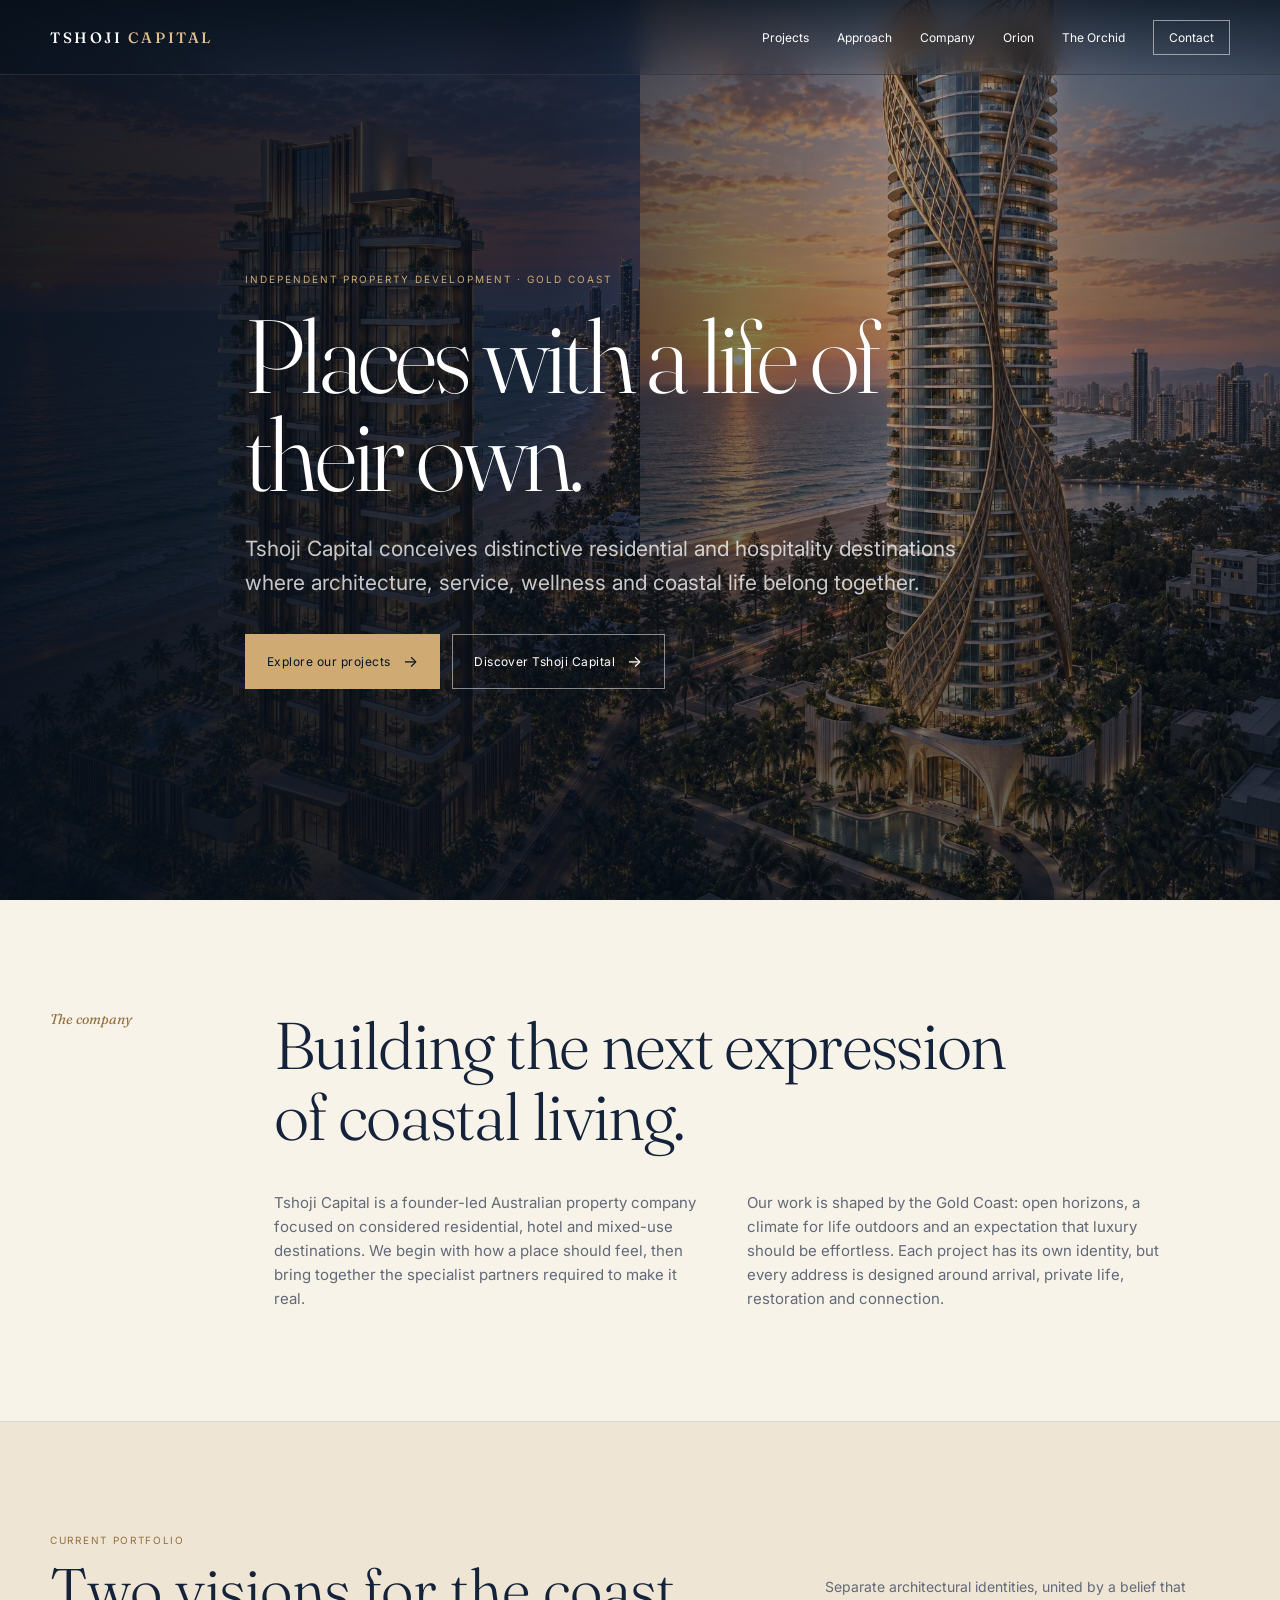
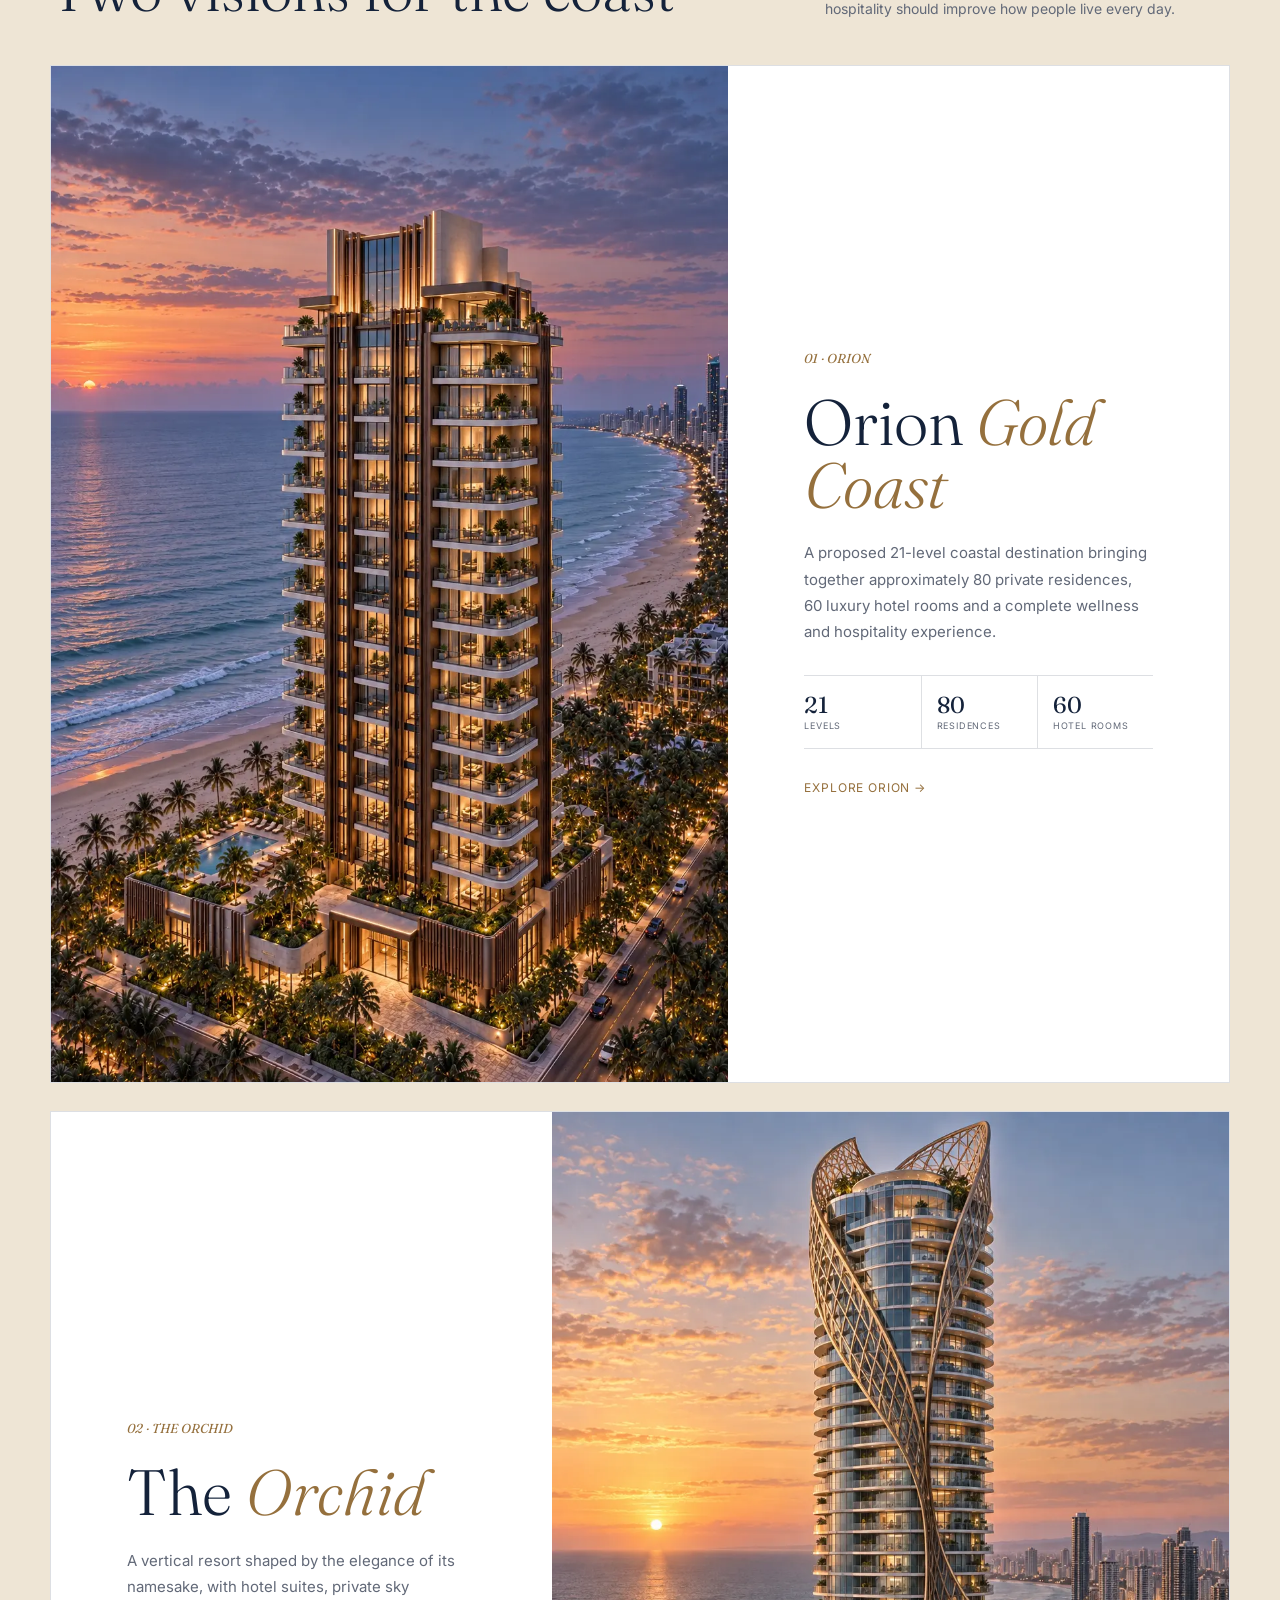
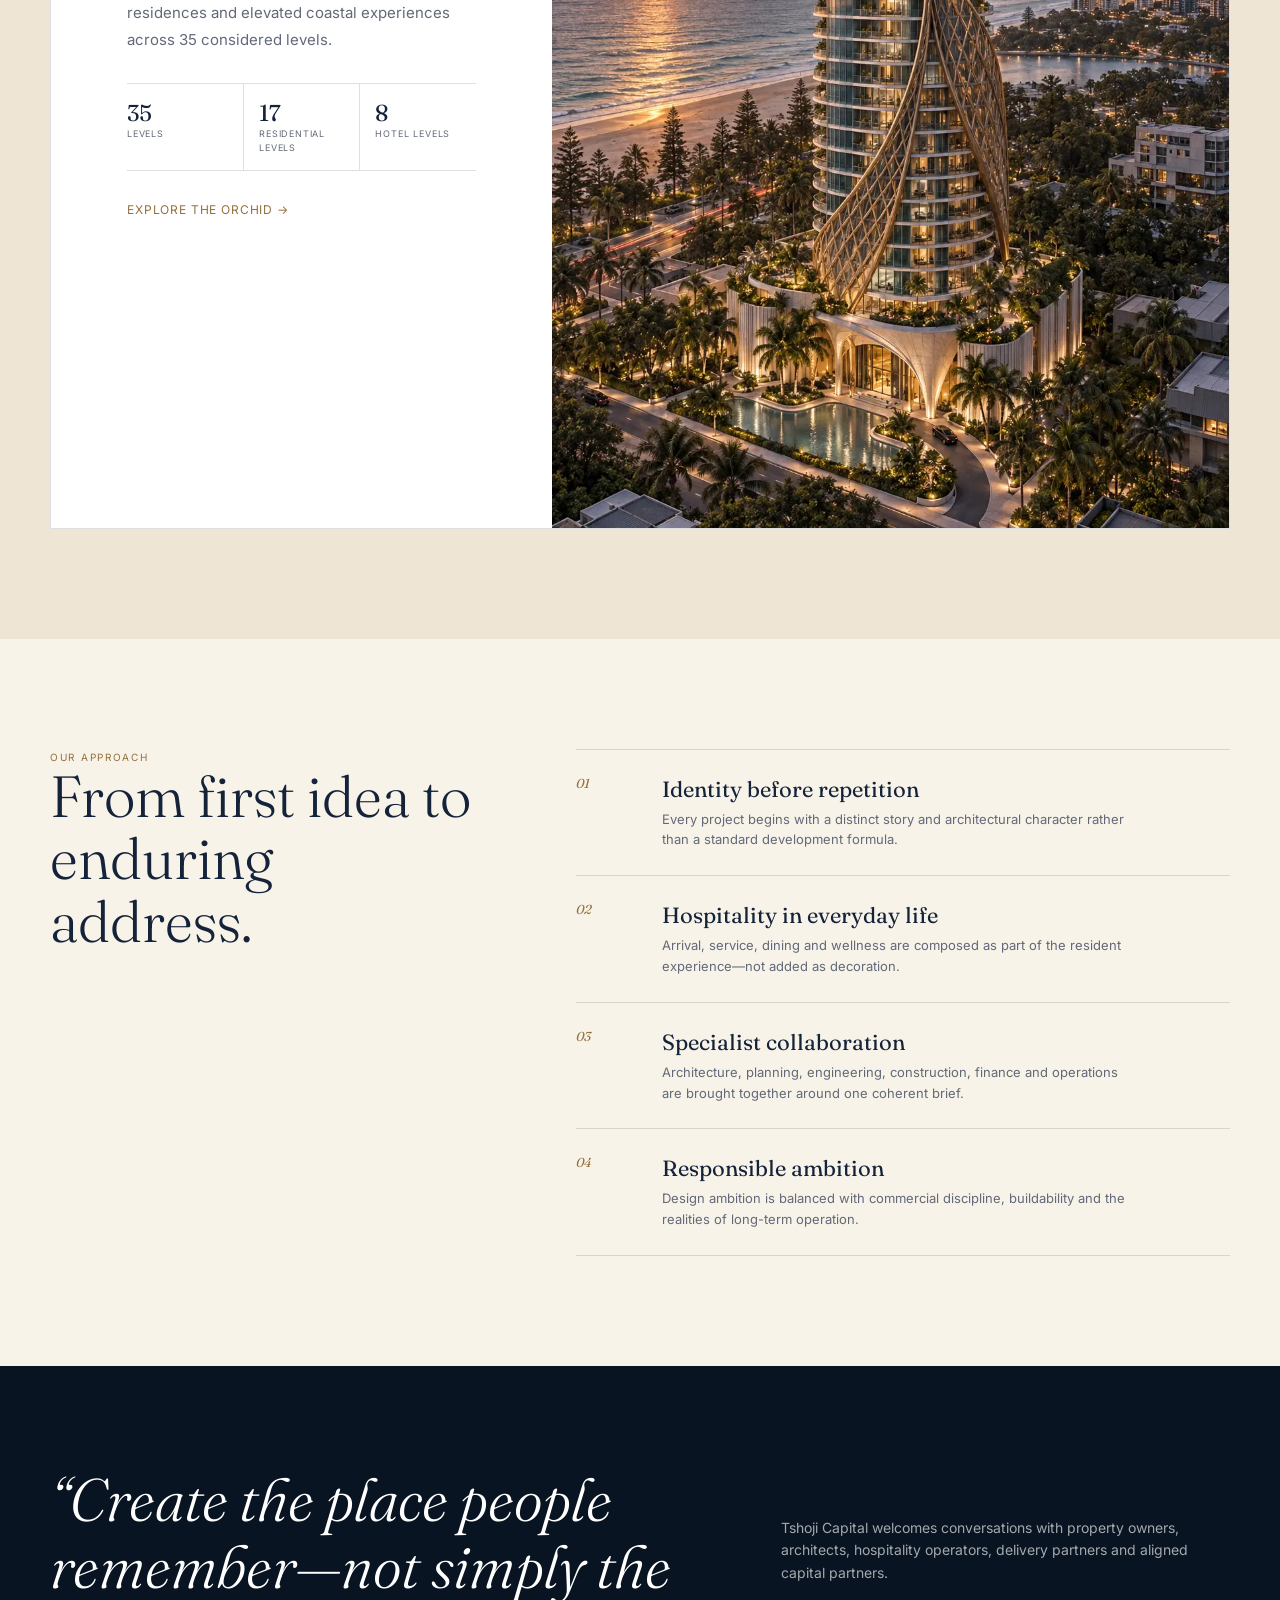
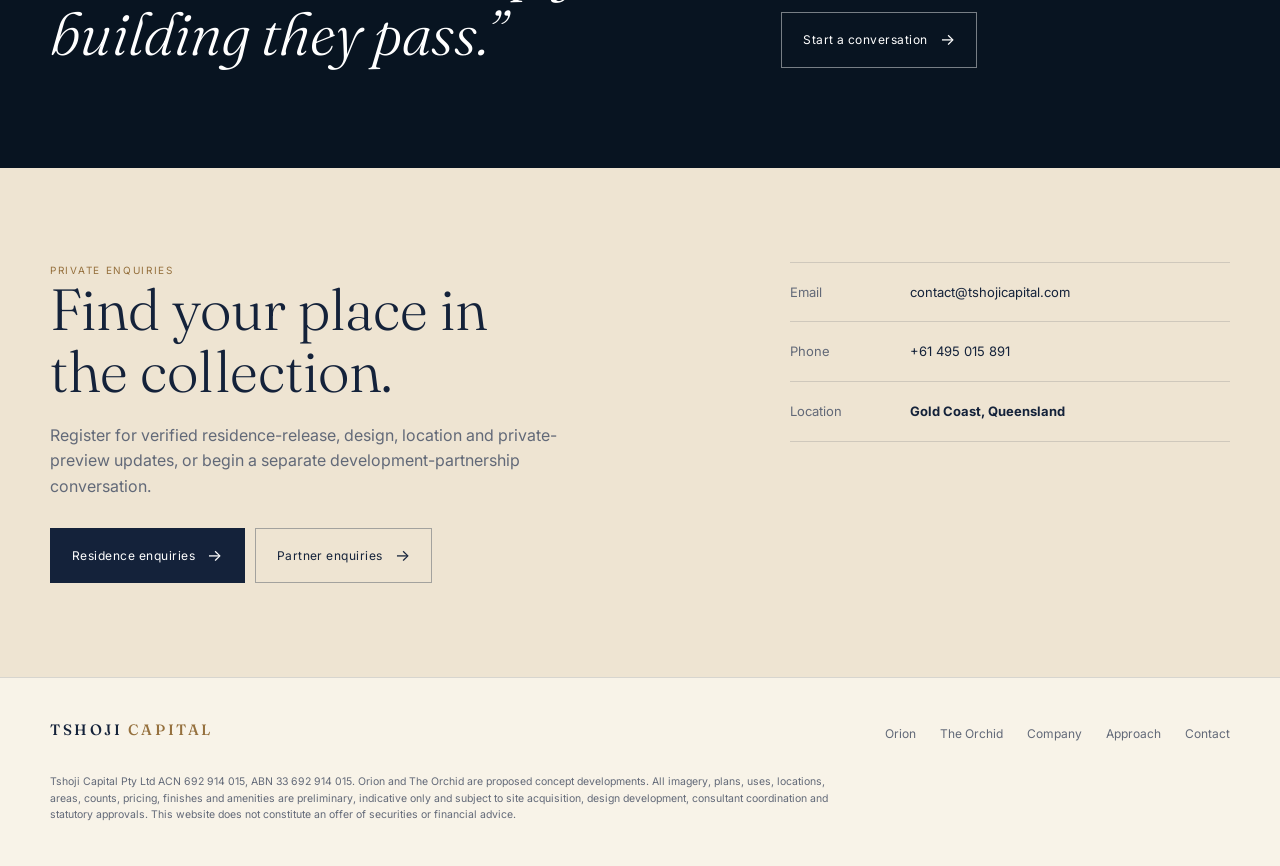
==== index.html @ 6737b1dc "Audit site copy, responsive layouts, navigation and floor-plan access" ====
<!DOCTYPE html>
<html lang="en">
<head>
  <meta charset="UTF-8"><meta name="viewport" content="width=device-width, initial-scale=1.0">
  <title>Tshoji Capital — Distinctive Gold Coast Developments</title>
  <meta name="description" content="Tshoji Capital creates distinctive residential and hospitality destinations shaped by the coast, including Orion and The Orchid.">
  <link rel="preconnect" href="https://fonts.googleapis.com"><link rel="preconnect" href="https://fonts.gstatic.com" crossorigin><link href="https://fonts.googleapis.com/css2?family=Fraunces:ital,opsz,wght@0,9..144,300;0,9..144,400;0,9..144,500;1,9..144,400&family=Inter:wght@400;500;600&display=swap" rel="stylesheet">
  <style>
    :root{--ivory:#f8f3e8;--sand:#eee4d2;--ink:#14223a;--navy:#081421;--muted:#626978;--gold:#95703d;--gold-light:#cfaa73;--line:rgba(20,34,58,.14);--display:'Fraunces',Georgia,serif;--body:'Inter',sans-serif}
    *{box-sizing:border-box;margin:0;padding:0}html{scroll-behavior:smooth}body{background:var(--ivory);color:var(--ink);font-family:var(--body);line-height:1.6;-webkit-font-smoothing:antialiased}img{display:block;width:100%}a{color:inherit}.wrap{width:min(1180px,calc(100% - 48px));margin:auto}
    .nav{position:fixed;inset:0 0 auto;z-index:40;background:rgba(248,243,232,.9);backdrop-filter:blur(14px);border-bottom:1px solid var(--line)}.nav-inner{height:74px;display:flex;align-items:center;justify-content:space-between;gap:28px}.brand{font:500 15px var(--display);letter-spacing:.17em;text-decoration:none}.brand span{color:var(--gold)}.nav-links{display:flex;align-items:center;gap:28px;list-style:none}.nav-links a{font-size:12px;text-decoration:none;color:var(--muted)}.nav-cta{border:1px solid rgba(20,34,58,.3);padding:9px 15px!important;color:var(--ink)!important}
    .hero{min-height:100vh;background:var(--navy);color:#fff;position:relative;overflow:hidden;display:flex;align-items:center}.hero-media{position:absolute;inset:0;display:grid;grid-template-columns:1fr 1fr}.hero-media figure{position:relative;overflow:hidden}.hero-media img{height:100%;object-fit:cover}.hero-media figure:first-child img{object-position:center 25%}.hero-media::after{content:"";position:absolute;inset:0;background:linear-gradient(90deg,rgba(6,15,26,.92) 0%,rgba(6,15,26,.73) 43%,rgba(6,15,26,.34) 70%,rgba(6,15,26,.52)),linear-gradient(0deg,rgba(6,15,26,.5),transparent 55%)}.hero-copy{position:relative;z-index:2;padding:150px 0 90px;max-width:790px}.eyebrow{text-transform:uppercase;letter-spacing:.2em;font-size:10px;color:var(--gold-light);margin-bottom:20px}h1{font:300 clamp(52px,8.3vw,104px)/.94 var(--display);letter-spacing:-.035em}.hero-copy p{font-size:clamp(16px,2vw,21px);max-width:55ch;color:rgba(255,255,255,.76);margin-top:30px}.hero-actions{display:flex;gap:12px;flex-wrap:wrap;margin-top:34px}.btn{display:inline-flex;align-items:center;gap:12px;text-decoration:none;padding:14px 21px;border:1px solid rgba(255,255,255,.5);font-size:12px;letter-spacing:.04em}.btn.fill{background:var(--gold-light);border-color:var(--gold-light);color:var(--navy)}.btn::after{content:"\2192";font-size:16px}
    .manifesto{padding:110px 0;border-bottom:1px solid var(--line)}.manifesto-grid{display:grid;grid-template-columns:170px 1fr;gap:54px}.manifesto-mark{font:italic 14px var(--display);color:var(--gold)}.manifesto h2{font:300 clamp(38px,5.6vw,66px)/1.08 var(--display);letter-spacing:-.025em;max-width:19ch}.manifesto-copy{display:grid;grid-template-columns:1fr 1fr;gap:46px;margin-top:38px;max-width:900px}.manifesto-copy p{font-size:15px;color:var(--muted)}
    .portfolio{padding:110px 0;background:#eee5d5}.section-top{display:flex;align-items:end;justify-content:space-between;gap:30px;margin-bottom:44px}.kicker{color:var(--gold);font-size:10px;letter-spacing:.17em;text-transform:uppercase}.section-top h2{font:300 clamp(38px,5vw,60px)/1.05 var(--display);margin-top:10px}.section-top p{color:var(--muted);max-width:45ch;font-size:14px}.project-list{display:grid;gap:28px}.project-card{display:grid;grid-template-columns:1.15fr .85fr;min-height:600px;background:#fff;text-decoration:none;overflow:hidden;border:1px solid var(--line)}.project-card:nth-child(even){grid-template-columns:.85fr 1.15fr}.project-card:nth-child(even) .project-image{order:2}.project-image{position:relative;overflow:hidden}.project-image img{height:100%;object-fit:cover;transition:transform .8s cubic-bezier(.2,.8,.2,1)}.project-card:hover .project-image img{transform:scale(1.025)}.project-copy{padding:clamp(42px,6vw,76px);display:flex;flex-direction:column;justify-content:center;align-items:flex-start}.project-number{font:italic 13px var(--display);color:var(--gold);margin-bottom:25px}.project-copy h3{font:300 clamp(44px,5vw,68px)/.98 var(--display)}.project-copy h3 em{color:var(--gold);font-weight:300}.project-copy>p{color:var(--muted);font-size:15px;line-height:1.75;margin:24px 0 30px;max-width:42ch}.project-meta{width:100%;display:grid;grid-template-columns:repeat(3,1fr);border-top:1px solid var(--line);border-bottom:1px solid var(--line);margin-bottom:29px}.project-meta div{padding:15px 10px 14px 0}.project-meta div+div{border-left:1px solid var(--line);padding-left:15px}.project-meta strong{display:block;font:400 23px var(--display)}.project-meta span{display:block;font-size:9px;color:var(--muted);letter-spacing:.09em;text-transform:uppercase}.explore{font-size:12px;letter-spacing:.07em;text-transform:uppercase;color:var(--gold)}.explore::after{content:" \2192"}
    .approach{padding:110px 0}.approach-grid{display:grid;grid-template-columns:.8fr 1.2fr;gap:90px;align-items:start}.approach h2{font:300 clamp(38px,5vw,58px)/1.08 var(--display)}.principles{border-top:1px solid var(--line)}.principle{display:grid;grid-template-columns:64px 1fr;gap:22px;padding:25px 0;border-bottom:1px solid var(--line)}.principle span{font:italic 13px var(--display);color:var(--gold)}.principle h3{font:400 22px var(--display);margin-bottom:6px}.principle p{font-size:13px;color:var(--muted);max-width:58ch}
    .statement{background:var(--navy);color:#fff;padding:100px 0}.statement-inner{display:grid;grid-template-columns:1fr .7fr;gap:90px;align-items:end}.statement blockquote{font:italic 300 clamp(36px,5vw,60px)/1.12 var(--display);max-width:18ch}.statement p{color:rgba(255,255,255,.63);font-size:14px;margin-bottom:28px}.statement .btn{border-color:rgba(255,255,255,.45)}
    .contact{padding:94px 0;background:var(--sand)}.contact-grid{display:grid;grid-template-columns:1.2fr .8fr;gap:80px}.contact h2{font:300 clamp(38px,5vw,58px)/1.08 var(--display);max-width:15ch}.contact p{color:var(--muted);margin-top:20px;max-width:55ch}.contact-details{border-top:1px solid var(--line)}.contact-row{display:grid;grid-template-columns:120px 1fr;padding:19px 0;border-bottom:1px solid var(--line);font-size:13px}.contact-row span{color:var(--muted)}.contact-row a{text-decoration:none}
    footer{padding:42px 0;border-top:1px solid var(--line)}.footer-row{display:flex;justify-content:space-between;gap:30px;align-items:flex-start}.footer-nav{display:flex;gap:24px;list-style:none;flex-wrap:wrap}.footer-nav a{font-size:12px;text-decoration:none;color:var(--muted)}.legal{font-size:10.5px;color:var(--muted);max-width:800px;margin-top:28px}.reveal{opacity:1;transform:none;transition:.7s ease}.reveal.in{opacity:1;transform:none}
    @media(max-width:900px){.nav-links li:not(:last-child){display:none}.hero-media{grid-template-columns:1fr}.hero-media figure+figure{display:none}.manifesto-grid,.approach-grid,.statement-inner,.contact-grid{grid-template-columns:1fr}.project-card,.project-card:nth-child(even){grid-template-columns:1fr}.project-card:nth-child(even) .project-image{order:0}.project-image{min-height:560px}.approach-grid,.statement-inner,.contact-grid{gap:48px}}
    @media(max-width:620px){.wrap{width:min(100% - 34px,1180px)}.nav-inner{height:64px}.hero-media::after{background:linear-gradient(90deg,rgba(6,15,26,.85),rgba(6,15,26,.35)),linear-gradient(0deg,rgba(6,15,26,.58),transparent 60%)}.manifesto,.portfolio,.approach{padding:78px 0}.manifesto-grid{grid-template-columns:1fr;gap:18px}.manifesto-copy{grid-template-columns:1fr;gap:18px}.section-top{display:block}.section-top p{margin-top:18px}.project-image{min-height:430px}.project-copy{padding:44px 24px}.project-meta strong{font-size:20px}.statement{padding:76px 0}.footer-row{flex-direction:column}}
  </style>
  <link rel="stylesheet" href="assets/site-enhancements.css">
</head>
<body>
  <a class="skip-link" href="#main-content">Skip to content</a>
  <nav class="nav"><div class="wrap nav-inner"><a class="brand" href="index.html">TSHOJI <span>CAPITAL</span></a><ul class="nav-links"><li><a href="#portfolio">Projects</a></li><li><a href="#approach">Approach</a></li><li><a href="#company">Company</a></li><li><a href="orion.html">Orion</a></li><li><a href="the-orchid.html">The Orchid</a></li><li><a class="nav-cta" href="#contact">Contact</a></li></ul></div></nav>
  <main id="main-content">
  <header class="hero"><div class="hero-media"><figure><img src="assets/orion/orion-exterior-hero.webp" alt="Orion rising beside the Gold Coast at sunset"></figure><figure><img src="assets/orchid/exterior-sunset.webp" alt="The Orchid on the Gold Coast"></figure></div><div class="wrap hero-copy"><div class="eyebrow">Independent property development · Gold Coast</div><h1>Places with a life of their own.</h1><p>Tshoji Capital conceives distinctive residential and hospitality destinations where architecture, service, wellness and coastal life belong together.</p><div class="hero-actions"><a class="btn fill" href="#portfolio">Explore our projects</a><a class="btn" href="#company">Discover Tshoji Capital</a></div></div></header>
  <section id="company" class="manifesto"><div class="wrap manifesto-grid reveal"><div class="manifesto-mark">The company</div><div><h2>Building the next expression of coastal living.</h2><div class="manifesto-copy"><p>Tshoji Capital is a founder-led Australian property company focused on considered residential, hotel and mixed-use destinations. We begin with how a place should feel, then bring together the specialist partners required to make it real.</p><p>Our work is shaped by the Gold Coast: open horizons, a climate for life outdoors and an expectation that luxury should be effortless. Each project has its own identity, but every address is designed around arrival, private life, restoration and connection.</p></div></div></div></section>
  <section id="portfolio" class="portfolio"><div class="wrap"><div class="section-top reveal"><div><div class="kicker">Current portfolio</div><h2>Two visions for the coast</h2></div><p>Separate architectural identities, united by a belief that hospitality should improve how people live every day.</p></div><div class="project-list"><a class="project-card reveal" href="orion.html"><div class="project-image"><img src="assets/orion/orion-exterior-hero.webp" alt="Orion rising beside the Gold Coast at sunset" loading="lazy"></div><div class="project-copy"><div class="project-number">01 · ORION</div><h3>Orion <em>Gold Coast</em></h3><p>A proposed 21-level coastal destination bringing together approximately 80 private residences, 60 luxury hotel rooms and a complete wellness and hospitality experience.</p><div class="project-meta"><div><strong>21</strong><span>Levels</span></div><div><strong>80</strong><span>Residences</span></div><div><strong>60</strong><span>Hotel rooms</span></div></div><span class="explore">Explore Orion</span></div></a><a class="project-card reveal" href="the-orchid.html"><div class="project-image"><img src="assets/orchid/exterior-sunset.webp" alt="The Orchid tower at sunset" loading="lazy"></div><div class="project-copy"><div class="project-number">02 · THE ORCHID</div><h3>The <em>Orchid</em></h3><p>A vertical resort shaped by the elegance of its namesake, with hotel suites, private sky residences and elevated coastal experiences across 35 considered levels.</p><div class="project-meta"><div><strong>35</strong><span>Levels</span></div><div><strong>17</strong><span>Residential levels</span></div><div><strong>8</strong><span>Hotel levels</span></div></div><span class="explore">Explore The Orchid</span></div></a></div></div></section>
  <section id="approach" class="approach"><div class="wrap approach-grid reveal"><div><div class="kicker">Our approach</div><h2>From first idea to enduring address.</h2></div><div class="principles"><article class="principle"><span>01</span><div><h3>Identity before repetition</h3><p>Every project begins with a distinct story and architectural character rather than a standard development formula.</p></div></article><article class="principle"><span>02</span><div><h3>Hospitality in everyday life</h3><p>Arrival, service, dining and wellness are composed as part of the resident experience—not added as decoration.</p></div></article><article class="principle"><span>03</span><div><h3>Specialist collaboration</h3><p>Architecture, planning, engineering, construction, finance and operations are brought together around one coherent brief.</p></div></article><article class="principle"><span>04</span><div><h3>Responsible ambition</h3><p>Design ambition is balanced with commercial discipline, buildability and the realities of long-term operation.</p></div></article></div></div></section>
  <section class="statement"><div class="wrap statement-inner reveal"><blockquote>“Create the place people remember—not simply the building they pass.”</blockquote><div><p>Tshoji Capital welcomes conversations with property owners, architects, hospitality operators, delivery partners and aligned capital partners.</p><a class="btn" href="#contact">Start a conversation</a></div></div></section>
  <section id="contact" class="contact"><div class="wrap contact-grid reveal"><div><div class="kicker">Private enquiries</div><h2>Find your place in the collection.</h2><p>Register for verified residence-release, design, location and private-preview updates, or begin a separate development-partnership conversation.</p><div class="contact-actions"><a class="btn" href="mailto:contact@tshojicapital.com?subject=Private%20residence%20enquiry">Residence enquiries</a><a class="btn" href="mailto:contact@tshojicapital.com?subject=Development%20partnership%20enquiry">Partner enquiries</a></div></div><div class="contact-details"><div class="contact-row"><span>Email</span><a href="mailto:contact@tshojicapital.com">contact@tshojicapital.com</a></div><div class="contact-row"><span>Phone</span><a href="tel:+61495015891">+61 495 015 891</a></div><div class="contact-row"><span>Location</span><strong>Gold Coast, Queensland</strong></div></div></div></section>
  </main>
  <footer><div class="wrap"><div class="footer-row"><a class="brand" href="index.html">TSHOJI <span>CAPITAL</span></a><ul class="footer-nav"><li><a href="orion.html">Orion</a></li><li><a href="the-orchid.html">The Orchid</a></li><li><a href="#company">Company</a></li><li><a href="#approach">Approach</a></li><li><a href="#contact">Contact</a></li></ul></div><p class="legal">Tshoji Capital Pty Ltd ACN 692 914 015, ABN 33 692 914 015. Orion and The Orchid are proposed concept developments. All imagery, plans, uses, locations, areas, counts, pricing, finishes and amenities are preliminary, indicative only and subject to site acquisition, design development, consultant coordination and statutory approvals. This website does not constitute an offer of securities or financial advice.</p></div></footer>
  <script>(function(){var n=document.querySelectorAll('.reveal');if(!('IntersectionObserver'in window)){n.forEach(function(x){x.classList.add('in')});return}n.forEach(function(x){x.classList.add('reveal-pending')});var o=new IntersectionObserver(function(e){e.forEach(function(x){if(x.isIntersecting){x.target.classList.add('in');o.unobserve(x.target)}})},{threshold:0,rootMargin:'0px'});n.forEach(function(x){o.observe(x)})})();</script><script src="assets/site-enhancements.js"></script>
</body></html>
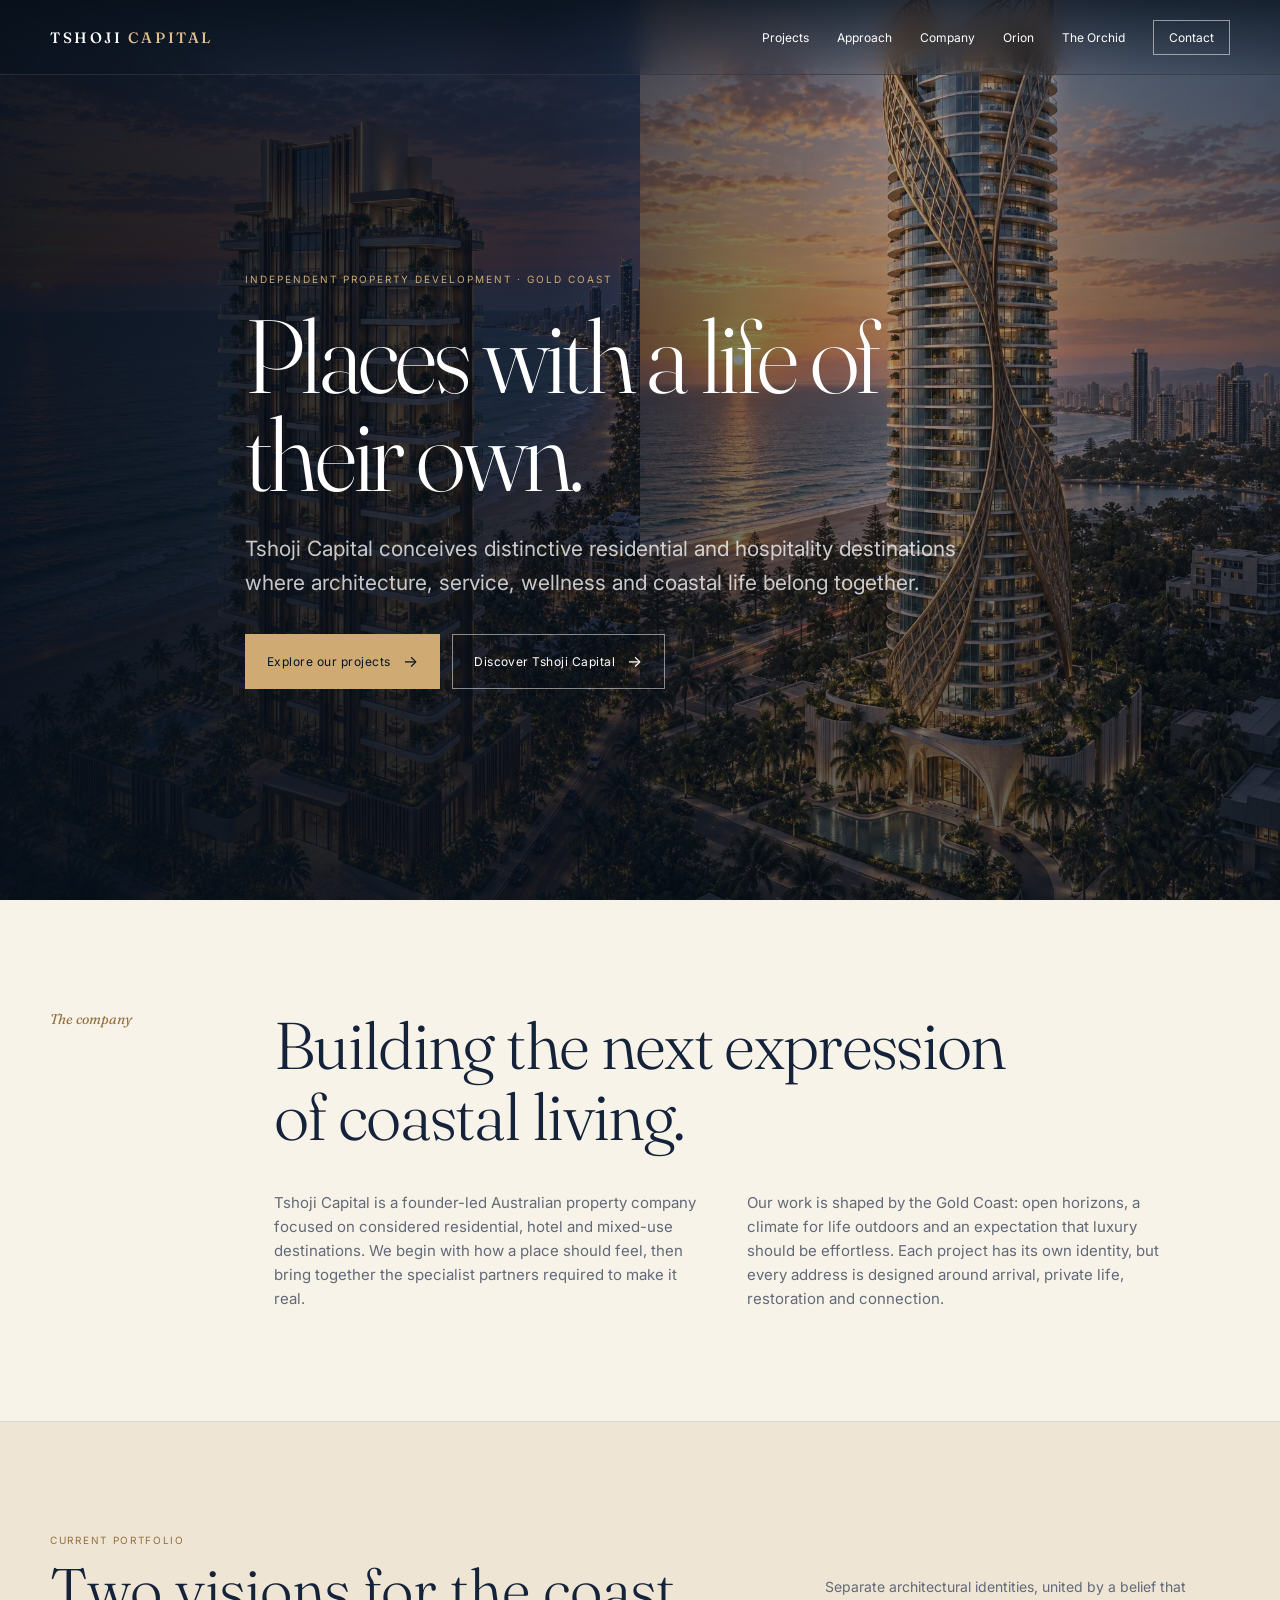
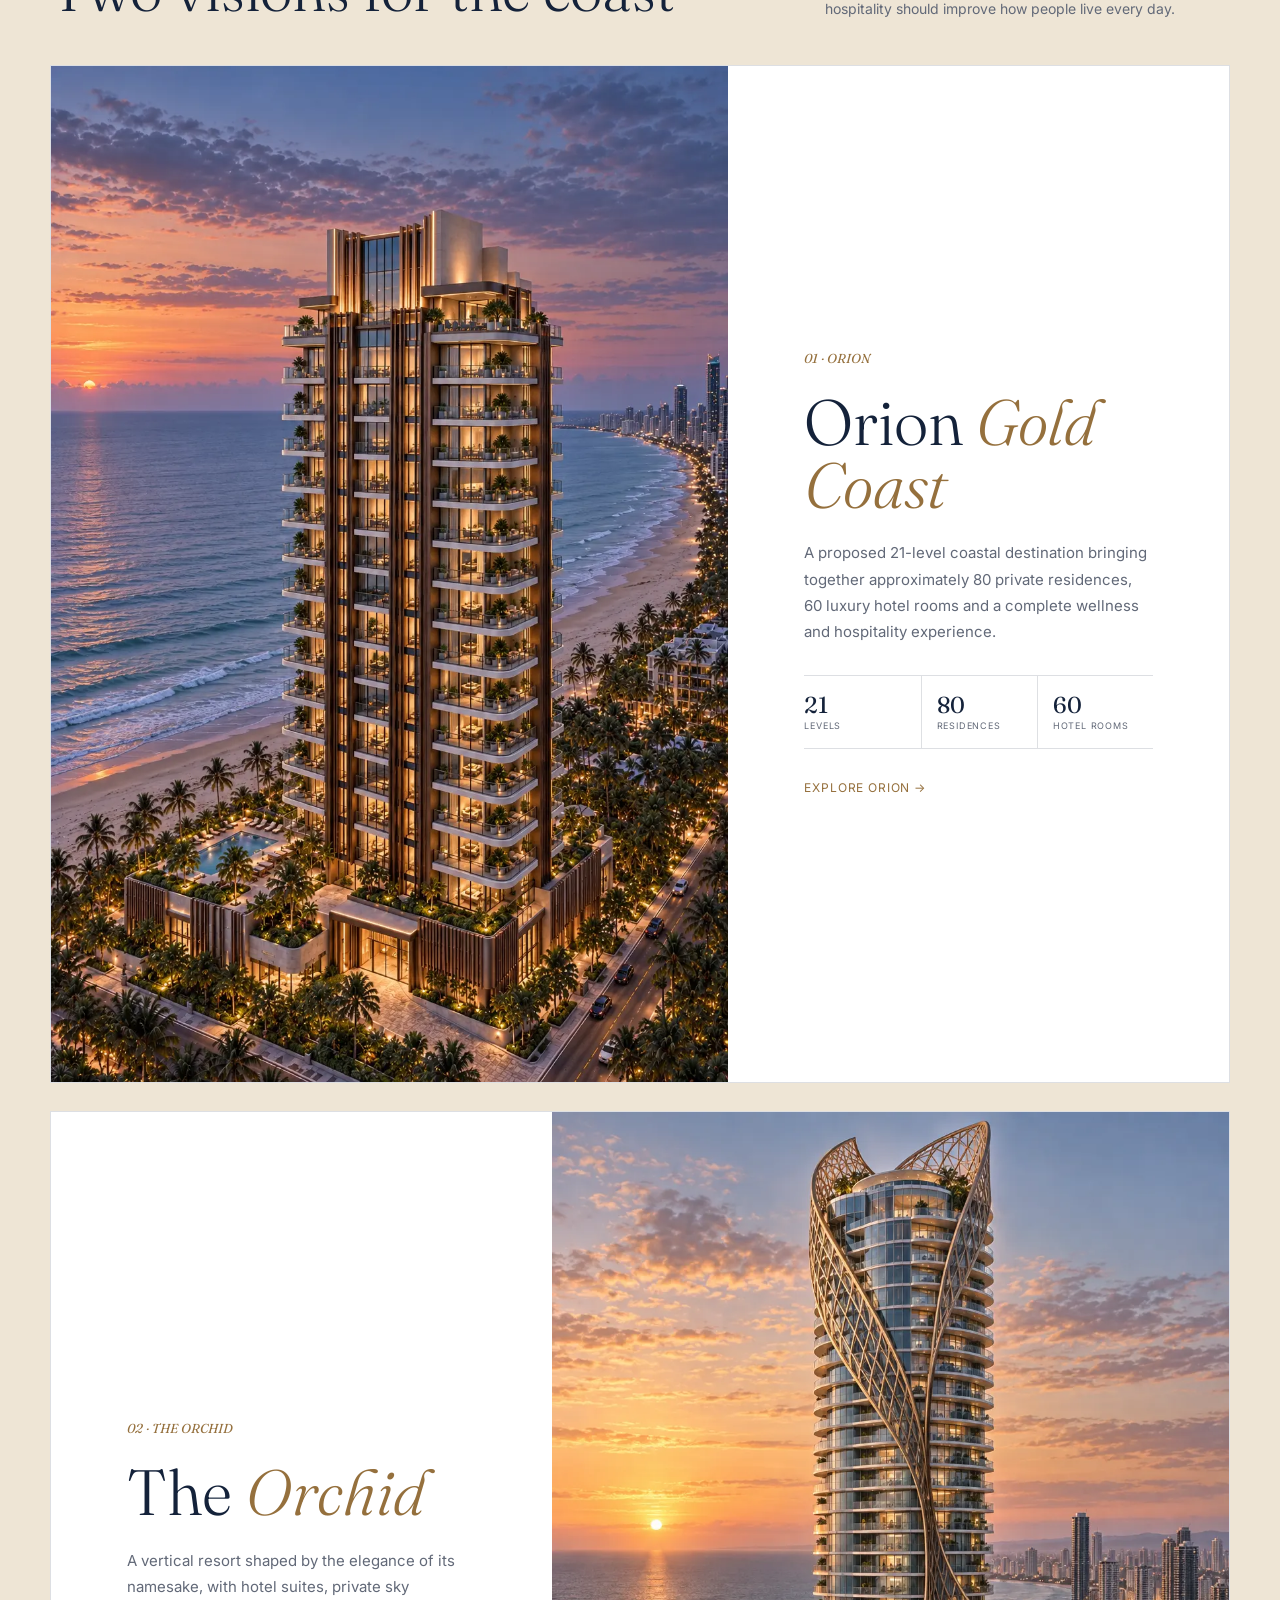
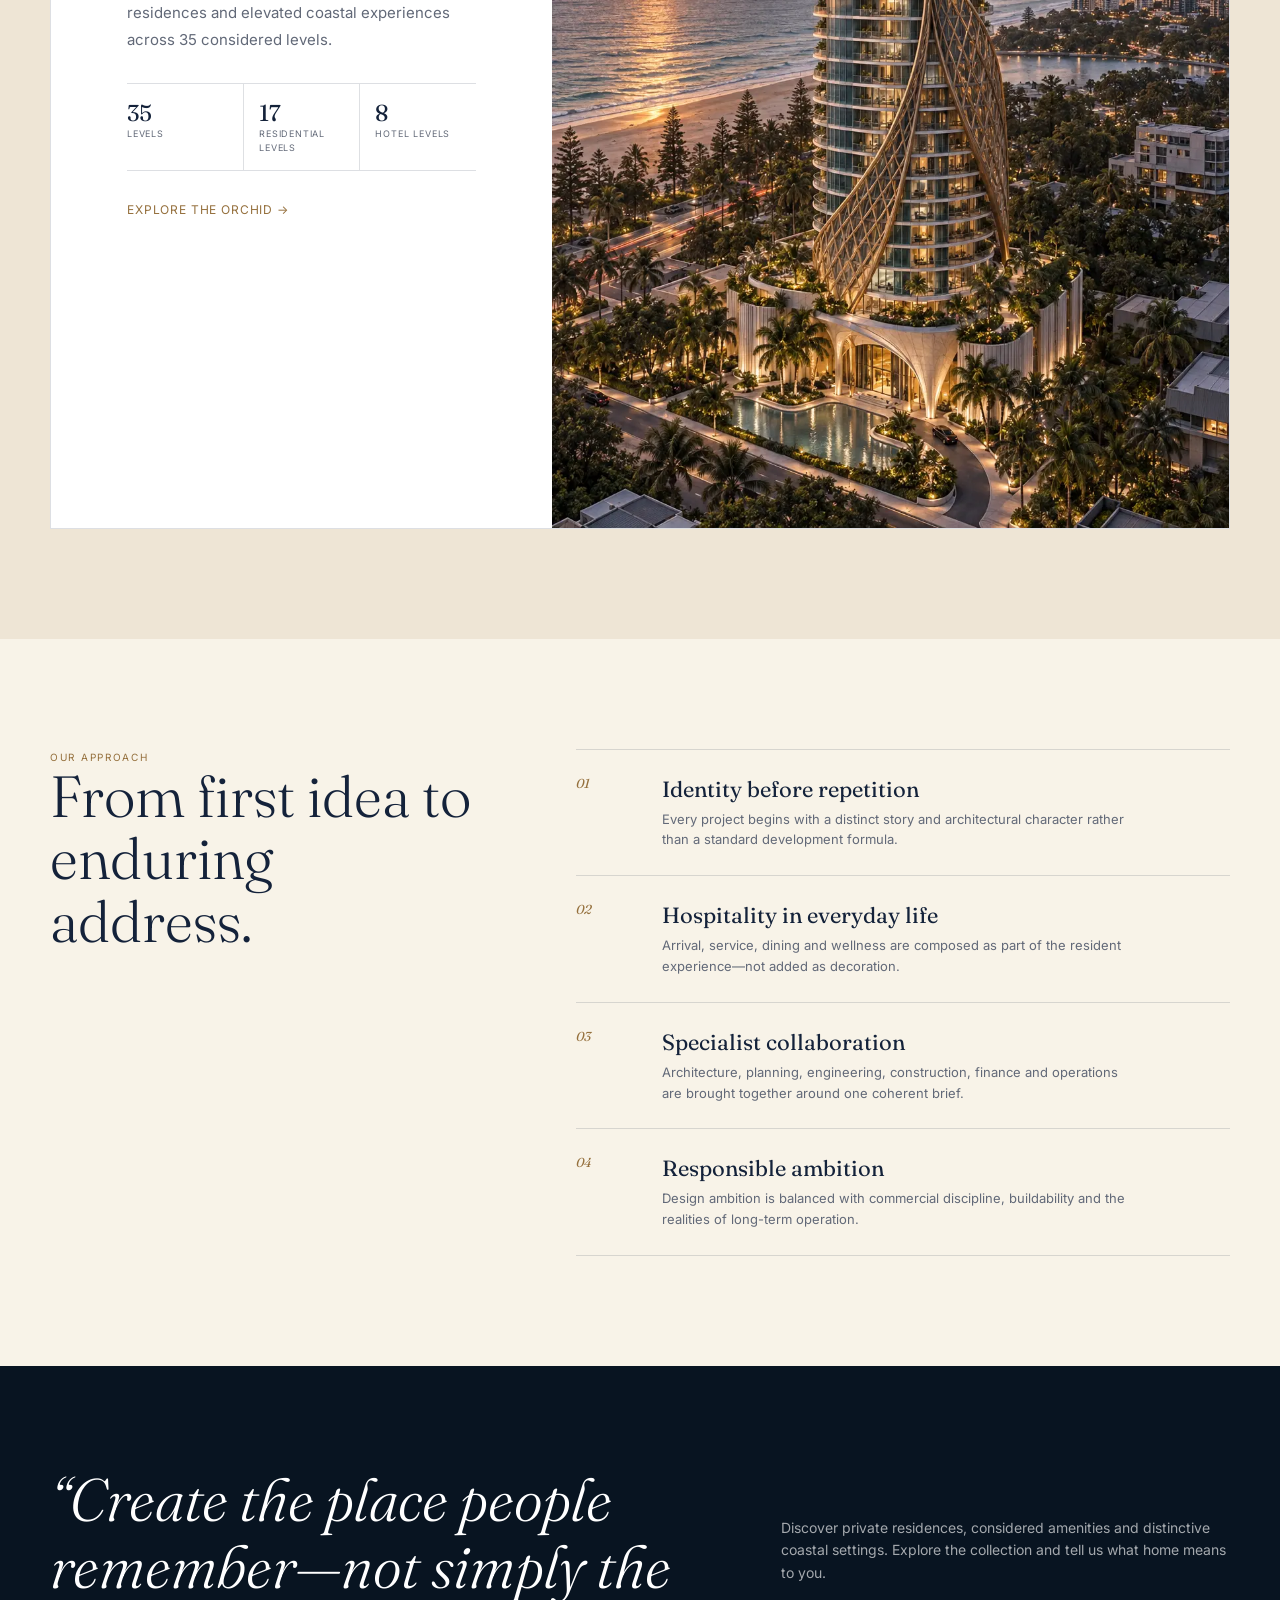
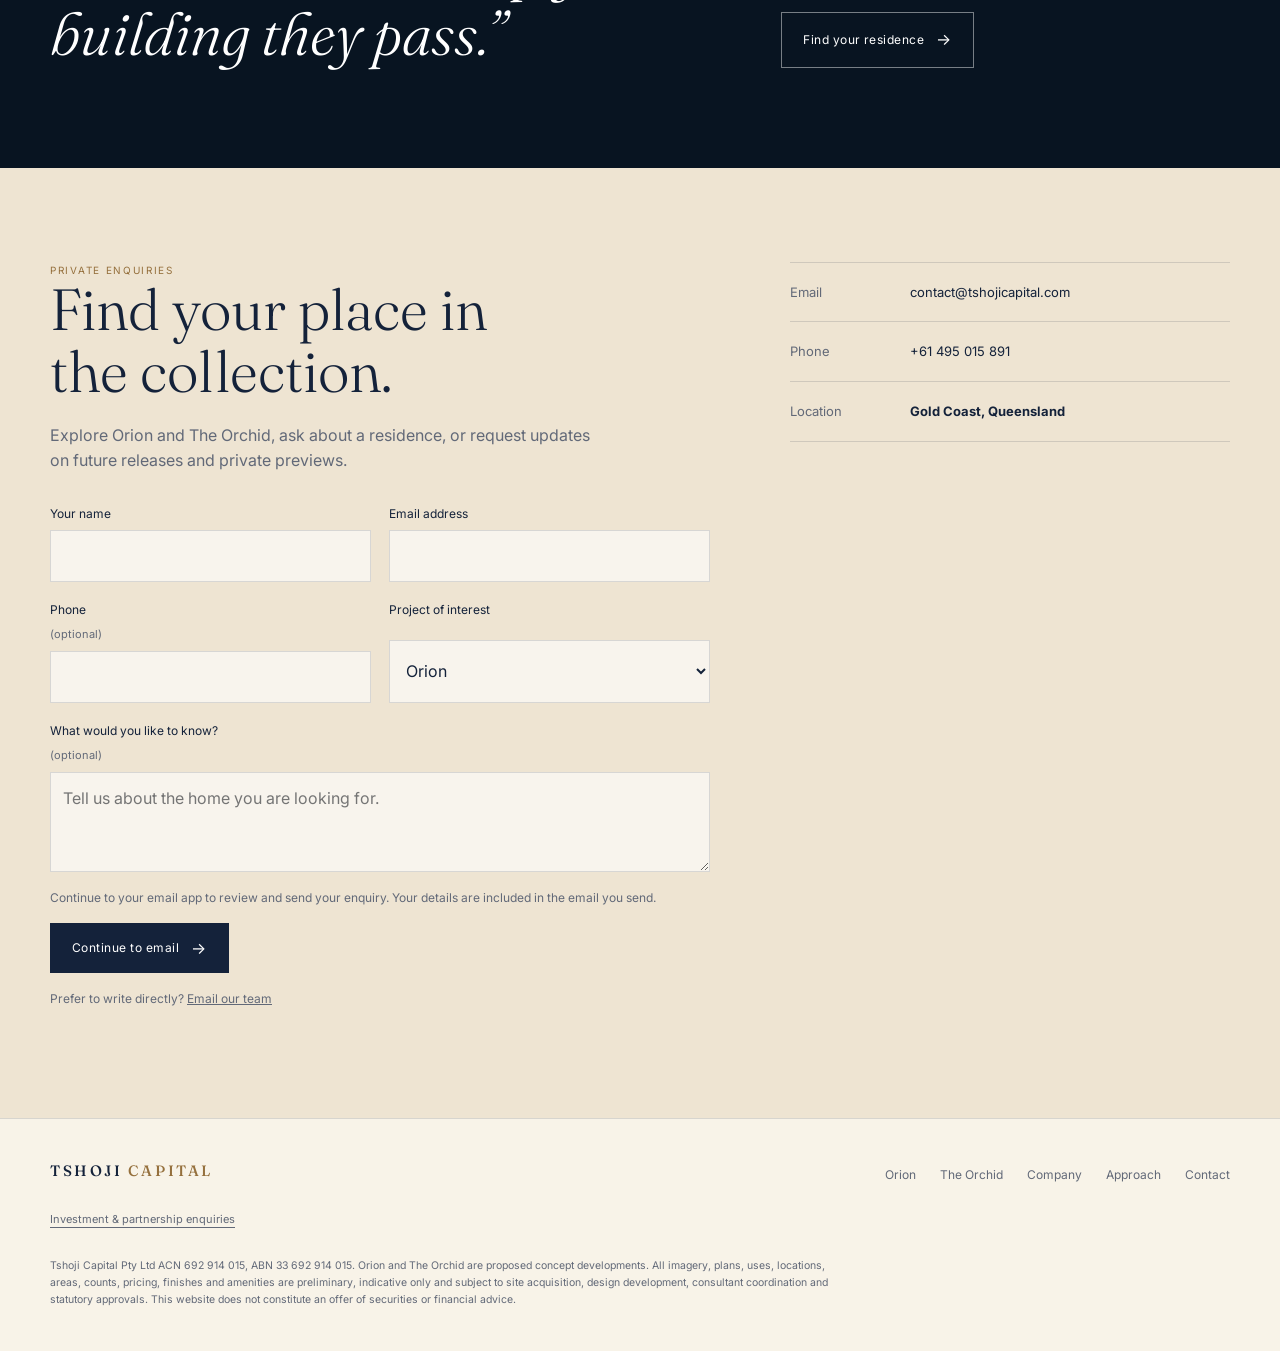
==== commit e762aa06: "Focus public pages on buyers and add residence enquiry forms" ====
--- a/index.html
+++ b/index.html
@@ -29,9 +29,9 @@
   <section id="company" class="manifesto"><div class="wrap manifesto-grid reveal"><div class="manifesto-mark">The company</div><div><h2>Building the next expression of coastal living.</h2><div class="manifesto-copy"><p>Tshoji Capital is a founder-led Australian property company focused on considered residential, hotel and mixed-use destinations. We begin with how a place should feel, then bring together the specialist partners required to make it real.</p><p>Our work is shaped by the Gold Coast: open horizons, a climate for life outdoors and an expectation that luxury should be effortless. Each project has its own identity, but every address is designed around arrival, private life, restoration and connection.</p></div></div></div></section>
   <section id="portfolio" class="portfolio"><div class="wrap"><div class="section-top reveal"><div><div class="kicker">Current portfolio</div><h2>Two visions for the coast</h2></div><p>Separate architectural identities, united by a belief that hospitality should improve how people live every day.</p></div><div class="project-list"><a class="project-card reveal" href="orion.html"><div class="project-image"><img src="assets/orion/orion-exterior-hero.webp" alt="Orion rising beside the Gold Coast at sunset" loading="lazy"></div><div class="project-copy"><div class="project-number">01 · ORION</div><h3>Orion <em>Gold Coast</em></h3><p>A proposed 21-level coastal destination bringing together approximately 80 private residences, 60 luxury hotel rooms and a complete wellness and hospitality experience.</p><div class="project-meta"><div><strong>21</strong><span>Levels</span></div><div><strong>80</strong><span>Residences</span></div><div><strong>60</strong><span>Hotel rooms</span></div></div><span class="explore">Explore Orion</span></div></a><a class="project-card reveal" href="the-orchid.html"><div class="project-image"><img src="assets/orchid/exterior-sunset.webp" alt="The Orchid tower at sunset" loading="lazy"></div><div class="project-copy"><div class="project-number">02 · THE ORCHID</div><h3>The <em>Orchid</em></h3><p>A vertical resort shaped by the elegance of its namesake, with hotel suites, private sky residences and elevated coastal experiences across 35 considered levels.</p><div class="project-meta"><div><strong>35</strong><span>Levels</span></div><div><strong>17</strong><span>Residential levels</span></div><div><strong>8</strong><span>Hotel levels</span></div></div><span class="explore">Explore The Orchid</span></div></a></div></div></section>
   <section id="approach" class="approach"><div class="wrap approach-grid reveal"><div><div class="kicker">Our approach</div><h2>From first idea to enduring address.</h2></div><div class="principles"><article class="principle"><span>01</span><div><h3>Identity before repetition</h3><p>Every project begins with a distinct story and architectural character rather than a standard development formula.</p></div></article><article class="principle"><span>02</span><div><h3>Hospitality in everyday life</h3><p>Arrival, service, dining and wellness are composed as part of the resident experience—not added as decoration.</p></div></article><article class="principle"><span>03</span><div><h3>Specialist collaboration</h3><p>Architecture, planning, engineering, construction, finance and operations are brought together around one coherent brief.</p></div></article><article class="principle"><span>04</span><div><h3>Responsible ambition</h3><p>Design ambition is balanced with commercial discipline, buildability and the realities of long-term operation.</p></div></article></div></div></section>
-  <section class="statement"><div class="wrap statement-inner reveal"><blockquote>“Create the place people remember—not simply the building they pass.”</blockquote><div><p>Tshoji Capital welcomes conversations with property owners, architects, hospitality operators, delivery partners and aligned capital partners.</p><a class="btn" href="#contact">Start a conversation</a></div></div></section>
-  <section id="contact" class="contact"><div class="wrap contact-grid reveal"><div><div class="kicker">Private enquiries</div><h2>Find your place in the collection.</h2><p>Register for verified residence-release, design, location and private-preview updates, or begin a separate development-partnership conversation.</p><div class="contact-actions"><a class="btn" href="mailto:contact@tshojicapital.com?subject=Private%20residence%20enquiry">Residence enquiries</a><a class="btn" href="mailto:contact@tshojicapital.com?subject=Development%20partnership%20enquiry">Partner enquiries</a></div></div><div class="contact-details"><div class="contact-row"><span>Email</span><a href="mailto:contact@tshojicapital.com">contact@tshojicapital.com</a></div><div class="contact-row"><span>Phone</span><a href="tel:+61495015891">+61 495 015 891</a></div><div class="contact-row"><span>Location</span><strong>Gold Coast, Queensland</strong></div></div></div></section>
+  <section class="statement"><div class="wrap statement-inner reveal"><blockquote>“Create the place people remember—not simply the building they pass.”</blockquote><div><p>Discover private residences, considered amenities and distinctive coastal settings. Explore the collection and tell us what home means to you.</p><a class="btn" href="#contact">Find your residence</a></div></div></section>
+  <section id="contact" class="contact"><div class="wrap contact-grid reveal"><div><div class="kicker">Private enquiries</div><h2>Find your place in the collection.</h2><p>Explore Orion and The Orchid, ask about a residence, or request updates on future releases and private previews.</p><form class="buyer-enquiry" data-project="The collection" action="mailto:contact@tshojicapital.com" method="get"><div class="enquiry-fields"><label>Your name<input name="name" autocomplete="name" maxlength="100" required></label><label>Email address<input name="email" type="email" autocomplete="email" maxlength="254" required></label><label>Phone <span>(optional)</span><input name="phone" type="tel" autocomplete="tel" maxlength="40"></label><label>Project of interest<select name="interest"><option>Orion</option><option>The Orchid</option><option>Help me choose</option></select></label><label class="enquiry-message">What would you like to know? <span>(optional)</span><textarea name="message" rows="3" maxlength="1500" placeholder="Tell us about the home you are looking for."></textarea></label></div><p class="enquiry-help">Continue to your email app to review and send your enquiry. Your details are included in the email you send.</p><button class="btn enquiry-submit" type="submit">Continue to email</button><p class="enquiry-status" role="status" aria-live="polite"></p><p class="enquiry-direct">Prefer to write directly? <a href="mailto:contact@tshojicapital.com?subject=The%20collection%20residence%20enquiry">Email our team</a></p></form></div><div class="contact-details"><div class="contact-row"><span>Email</span><a href="mailto:contact@tshojicapital.com">contact@tshojicapital.com</a></div><div class="contact-row"><span>Phone</span><a href="tel:+61495015891">+61 495 015 891</a></div><div class="contact-row"><span>Location</span><strong>Gold Coast, Queensland</strong></div></div></div></section>
   </main>
-  <footer><div class="wrap"><div class="footer-row"><a class="brand" href="index.html">TSHOJI <span>CAPITAL</span></a><ul class="footer-nav"><li><a href="orion.html">Orion</a></li><li><a href="the-orchid.html">The Orchid</a></li><li><a href="#company">Company</a></li><li><a href="#approach">Approach</a></li><li><a href="#contact">Contact</a></li></ul></div><p class="legal">Tshoji Capital Pty Ltd ACN 692 914 015, ABN 33 692 914 015. Orion and The Orchid are proposed concept developments. All imagery, plans, uses, locations, areas, counts, pricing, finishes and amenities are preliminary, indicative only and subject to site acquisition, design development, consultant coordination and statutory approvals. This website does not constitute an offer of securities or financial advice.</p></div></footer>
+  <footer><div class="wrap"><div class="footer-row"><a class="brand" href="index.html">TSHOJI <span>CAPITAL</span></a><ul class="footer-nav"><li><a href="orion.html">Orion</a></li><li><a href="the-orchid.html">The Orchid</a></li><li><a href="#company">Company</a></li><li><a href="#approach">Approach</a></li><li><a href="#contact">Contact</a></li></ul></div><a class="partner-enquiry" href="mailto:contact@tshojicapital.com?subject=Investment%20%26%20partnership%20enquiry&amp;body=Please%20contact%20me%20to%20discuss%20investment%20or%20partnership%20opportunities.%0A%0AName%3A%0ACompany%3A%0APhone%3A%0AProject%20of%20interest%3A">Investment &amp; partnership enquiries</a><p class="legal">Tshoji Capital Pty Ltd ACN 692 914 015, ABN 33 692 914 015. Orion and The Orchid are proposed concept developments. All imagery, plans, uses, locations, areas, counts, pricing, finishes and amenities are preliminary, indicative only and subject to site acquisition, design development, consultant coordination and statutory approvals. This website does not constitute an offer of securities or financial advice.</p></div></footer>
   <script>(function(){var n=document.querySelectorAll('.reveal');if(!('IntersectionObserver'in window)){n.forEach(function(x){x.classList.add('in')});return}n.forEach(function(x){x.classList.add('reveal-pending')});var o=new IntersectionObserver(function(e){e.forEach(function(x){if(x.isIntersecting){x.target.classList.add('in');o.unobserve(x.target)}})},{threshold:0,rootMargin:'0px'});n.forEach(function(x){o.observe(x)})})();</script><script src="assets/site-enhancements.js"></script>
 </body></html>
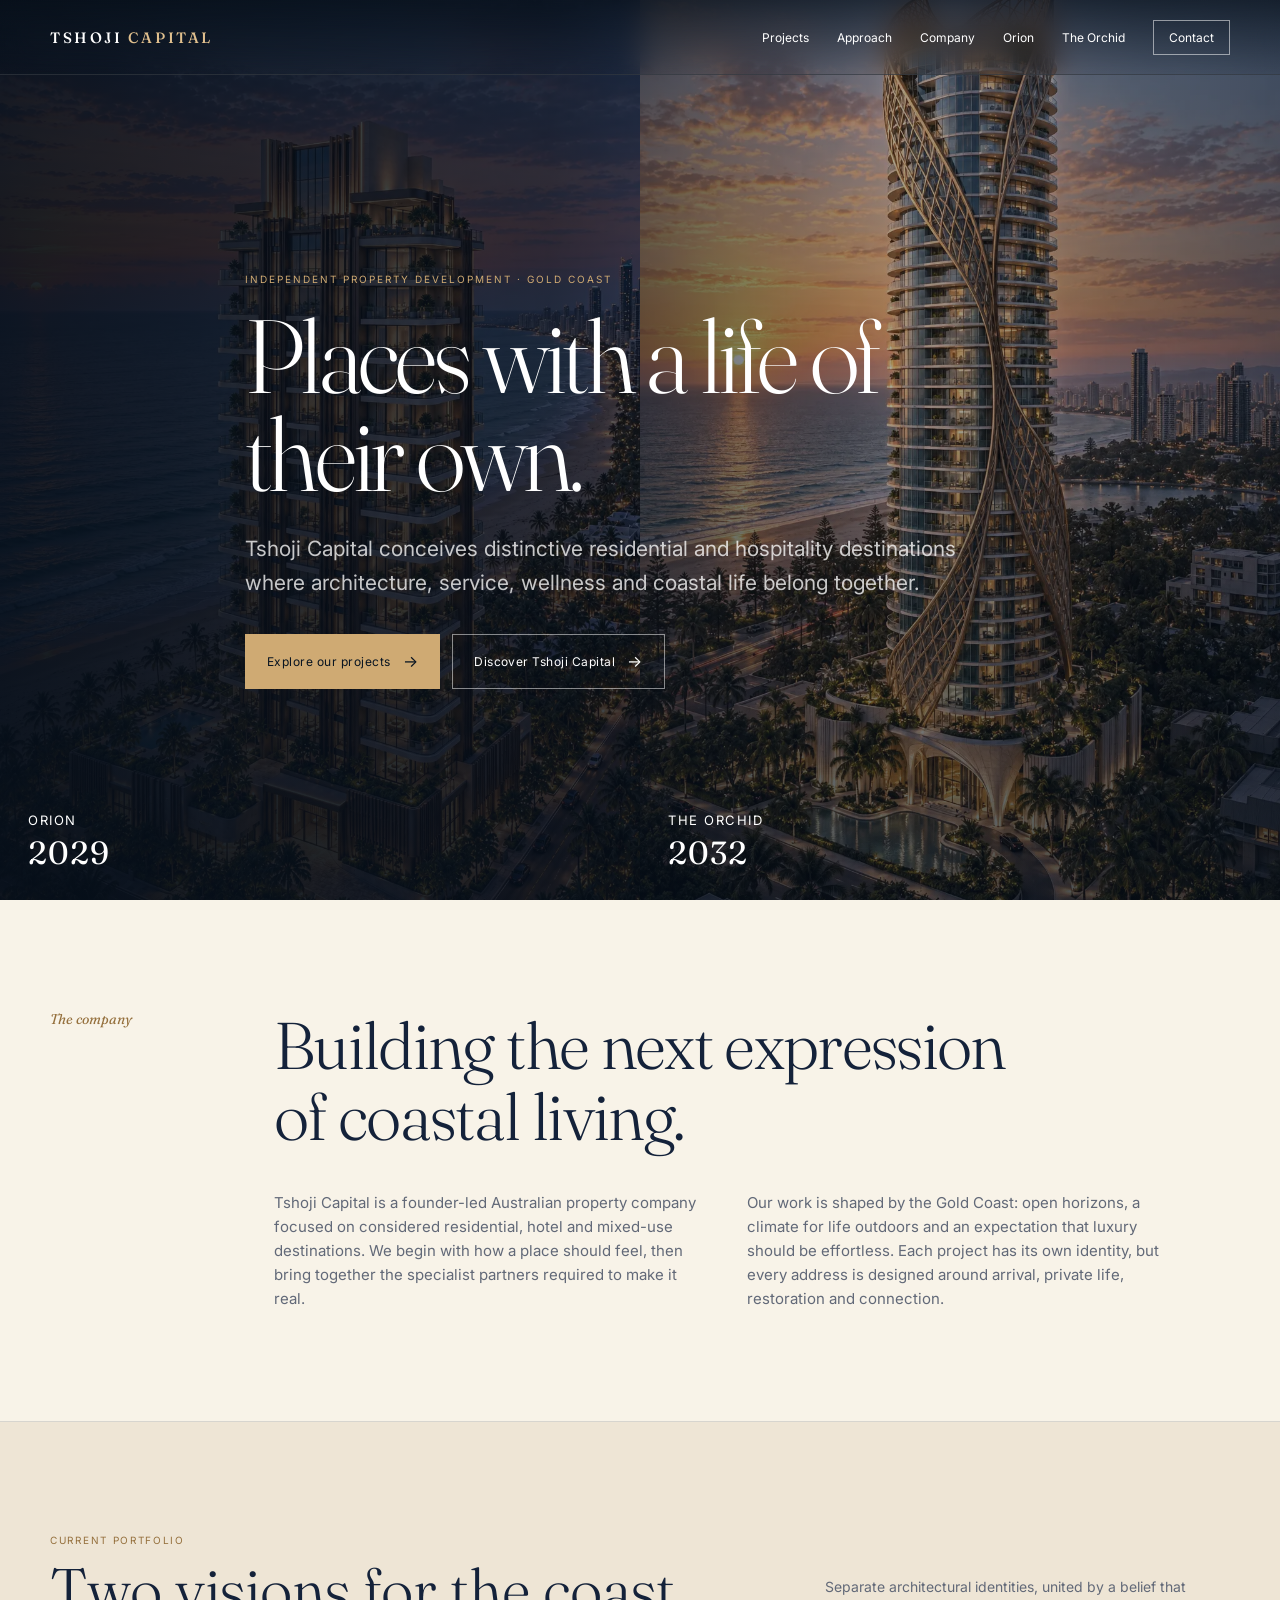
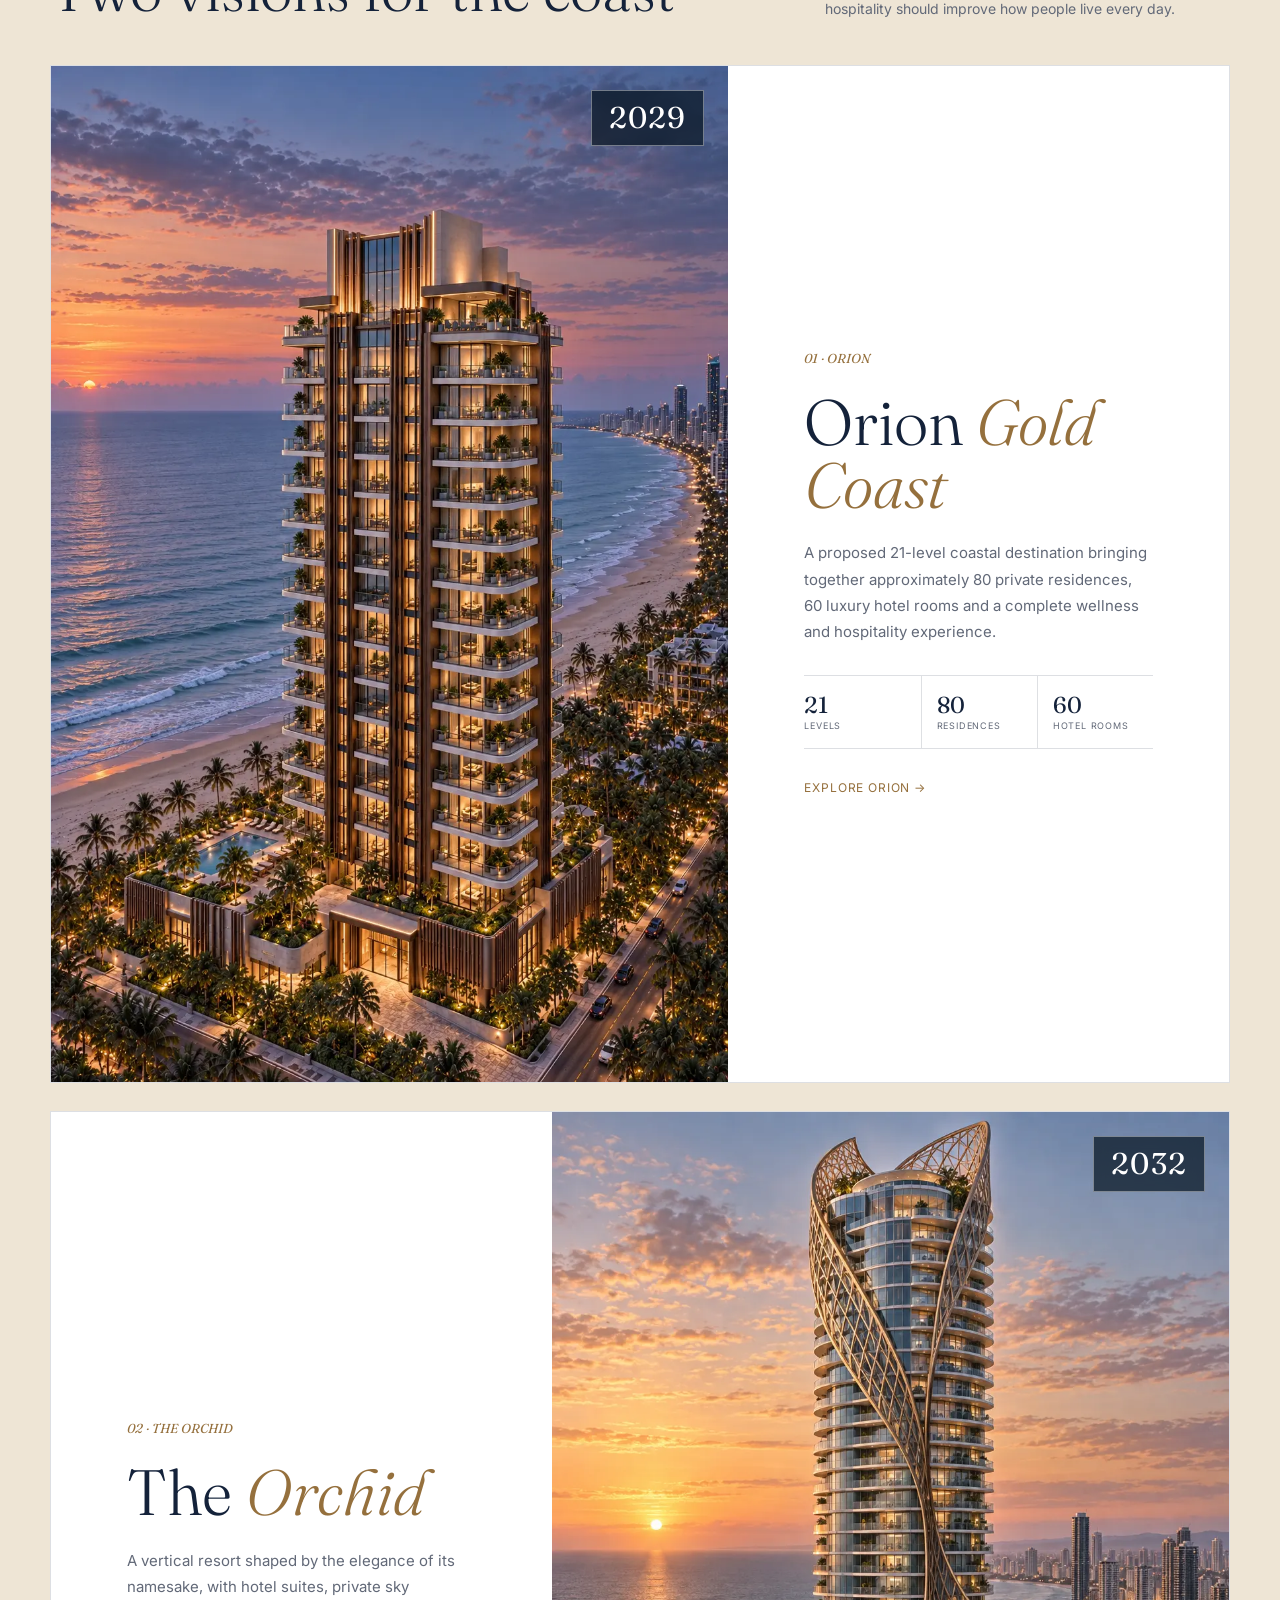
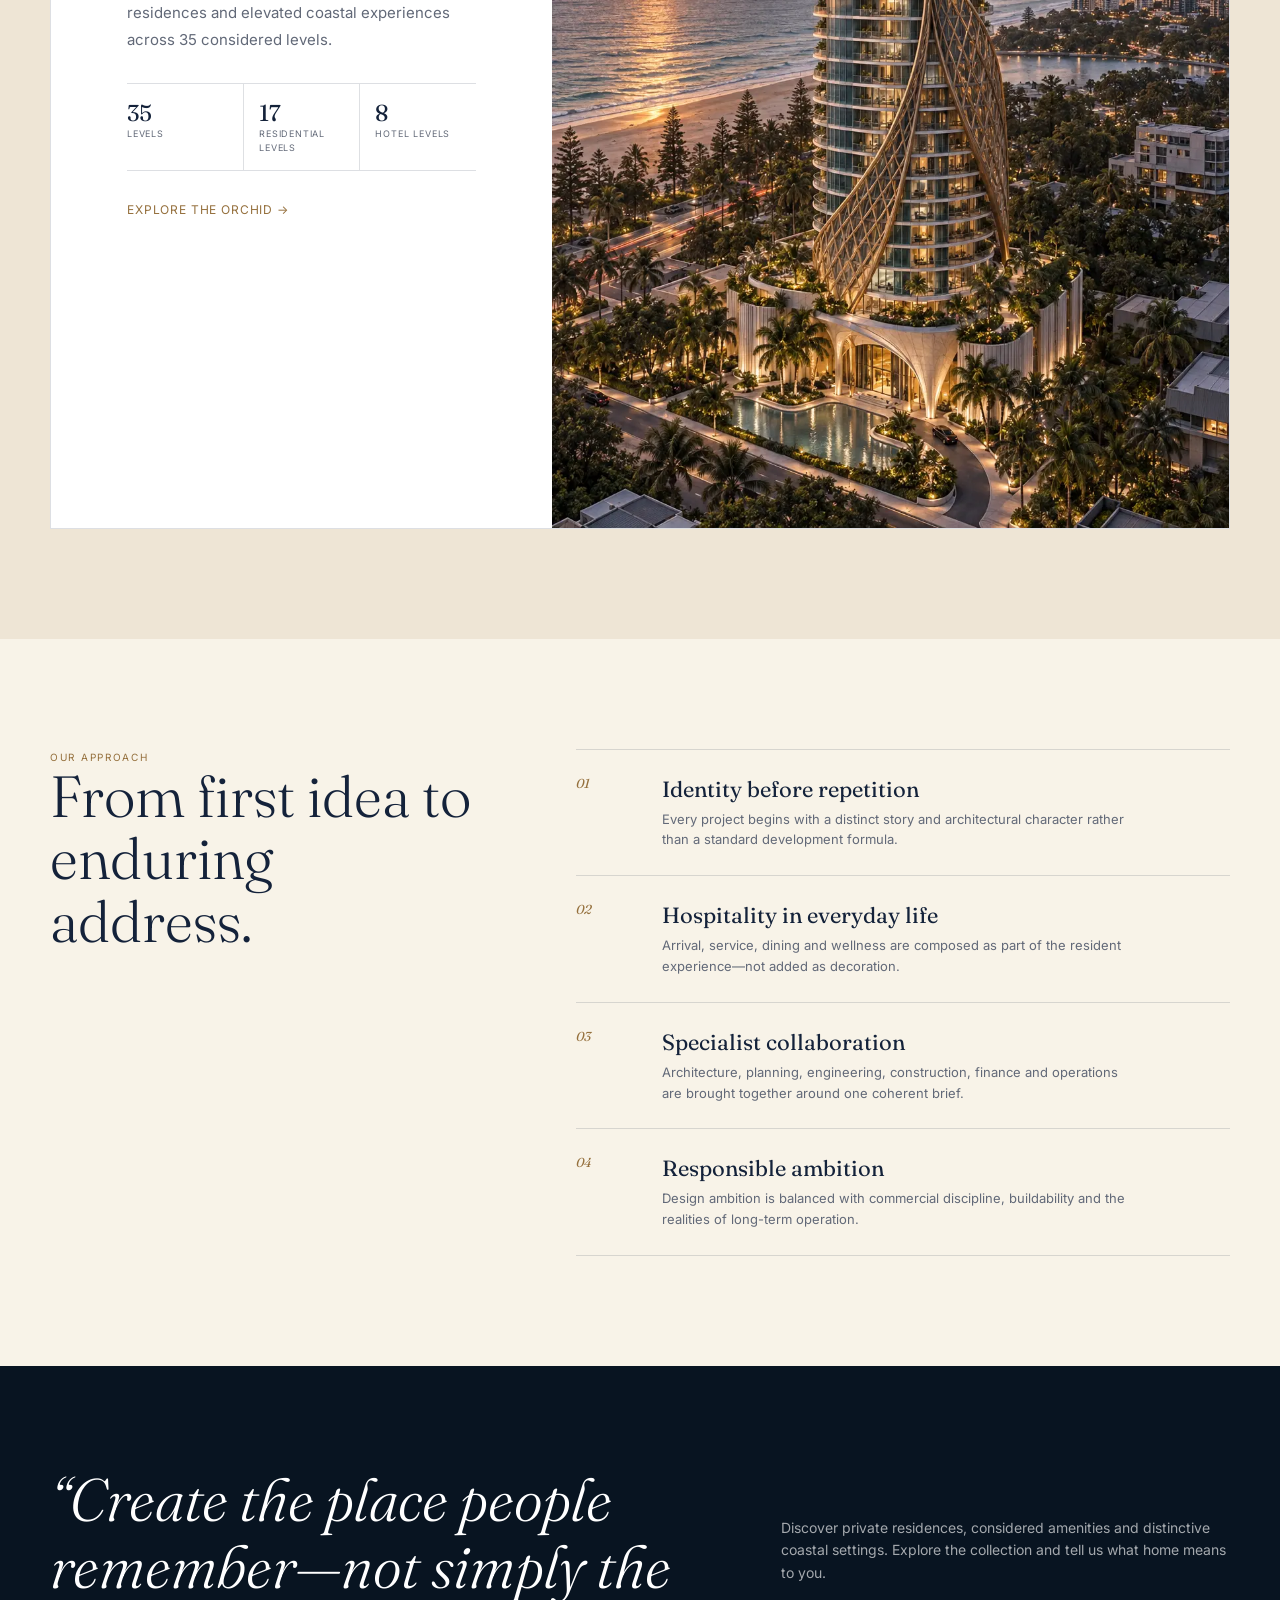
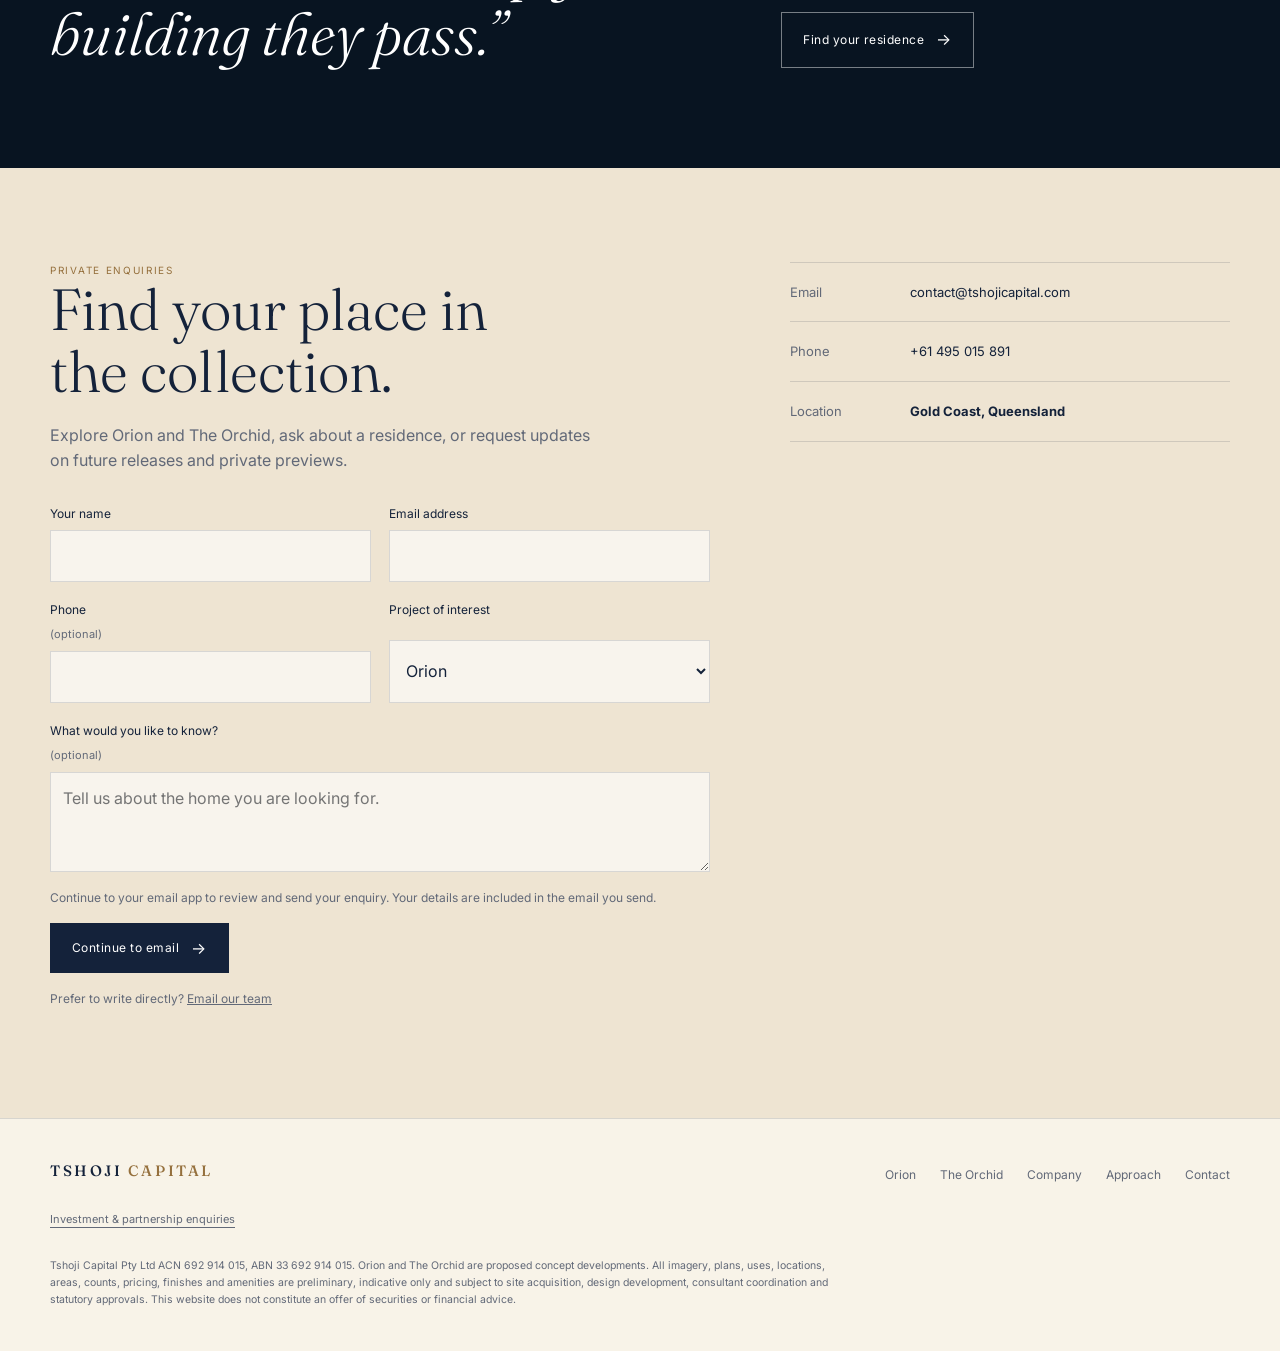
==== commit 22dbafb6: "Add Orion 2029 and The Orchid 2032 image labels" ====
--- a/index.html
+++ b/index.html
@@ -25,9 +25,9 @@
   <a class="skip-link" href="#main-content">Skip to content</a>
   <nav class="nav"><div class="wrap nav-inner"><a class="brand" href="index.html">TSHOJI <span>CAPITAL</span></a><ul class="nav-links"><li><a href="#portfolio">Projects</a></li><li><a href="#approach">Approach</a></li><li><a href="#company">Company</a></li><li><a href="orion.html">Orion</a></li><li><a href="the-orchid.html">The Orchid</a></li><li><a class="nav-cta" href="#contact">Contact</a></li></ul></div></nav>
   <main id="main-content">
-  <header class="hero"><div class="hero-media"><figure><img src="assets/orion/orion-exterior-hero.webp" alt="Orion rising beside the Gold Coast at sunset"></figure><figure><img src="assets/orchid/exterior-sunset.webp" alt="The Orchid on the Gold Coast"></figure></div><div class="wrap hero-copy"><div class="eyebrow">Independent property development · Gold Coast</div><h1>Places with a life of their own.</h1><p>Tshoji Capital conceives distinctive residential and hospitality destinations where architecture, service, wellness and coastal life belong together.</p><div class="hero-actions"><a class="btn fill" href="#portfolio">Explore our projects</a><a class="btn" href="#company">Discover Tshoji Capital</a></div></div></header>
+  <header class="hero"><div class="hero-media"><figure><img src="assets/orion/orion-exterior-hero.webp" alt="Orion rising beside the Gold Coast at sunset"><figcaption class="image-year">Orion <span>2029</span></figcaption></figure><figure><img src="assets/orchid/exterior-sunset.webp" alt="The Orchid on the Gold Coast"><figcaption class="image-year">The Orchid <span>2032</span></figcaption></figure></div><div class="wrap hero-copy"><div class="eyebrow">Independent property development · Gold Coast</div><h1>Places with a life of their own.</h1><p>Tshoji Capital conceives distinctive residential and hospitality destinations where architecture, service, wellness and coastal life belong together.</p><div class="hero-actions"><a class="btn fill" href="#portfolio">Explore our projects</a><a class="btn" href="#company">Discover Tshoji Capital</a></div></div></header>
   <section id="company" class="manifesto"><div class="wrap manifesto-grid reveal"><div class="manifesto-mark">The company</div><div><h2>Building the next expression of coastal living.</h2><div class="manifesto-copy"><p>Tshoji Capital is a founder-led Australian property company focused on considered residential, hotel and mixed-use destinations. We begin with how a place should feel, then bring together the specialist partners required to make it real.</p><p>Our work is shaped by the Gold Coast: open horizons, a climate for life outdoors and an expectation that luxury should be effortless. Each project has its own identity, but every address is designed around arrival, private life, restoration and connection.</p></div></div></div></section>
-  <section id="portfolio" class="portfolio"><div class="wrap"><div class="section-top reveal"><div><div class="kicker">Current portfolio</div><h2>Two visions for the coast</h2></div><p>Separate architectural identities, united by a belief that hospitality should improve how people live every day.</p></div><div class="project-list"><a class="project-card reveal" href="orion.html"><div class="project-image"><img src="assets/orion/orion-exterior-hero.webp" alt="Orion rising beside the Gold Coast at sunset" loading="lazy"></div><div class="project-copy"><div class="project-number">01 · ORION</div><h3>Orion <em>Gold Coast</em></h3><p>A proposed 21-level coastal destination bringing together approximately 80 private residences, 60 luxury hotel rooms and a complete wellness and hospitality experience.</p><div class="project-meta"><div><strong>21</strong><span>Levels</span></div><div><strong>80</strong><span>Residences</span></div><div><strong>60</strong><span>Hotel rooms</span></div></div><span class="explore">Explore Orion</span></div></a><a class="project-card reveal" href="the-orchid.html"><div class="project-image"><img src="assets/orchid/exterior-sunset.webp" alt="The Orchid tower at sunset" loading="lazy"></div><div class="project-copy"><div class="project-number">02 · THE ORCHID</div><h3>The <em>Orchid</em></h3><p>A vertical resort shaped by the elegance of its namesake, with hotel suites, private sky residences and elevated coastal experiences across 35 considered levels.</p><div class="project-meta"><div><strong>35</strong><span>Levels</span></div><div><strong>17</strong><span>Residential levels</span></div><div><strong>8</strong><span>Hotel levels</span></div></div><span class="explore">Explore The Orchid</span></div></a></div></div></section>
+  <section id="portfolio" class="portfolio"><div class="wrap"><div class="section-top reveal"><div><div class="kicker">Current portfolio</div><h2>Two visions for the coast</h2></div><p>Separate architectural identities, united by a belief that hospitality should improve how people live every day.</p></div><div class="project-list"><a class="project-card reveal" href="orion.html"><div class="project-image"><img src="assets/orion/orion-exterior-hero.webp" alt="Orion rising beside the Gold Coast at sunset" loading="lazy"><span class="project-year">2029</span></div><div class="project-copy"><div class="project-number">01 · ORION</div><h3>Orion <em>Gold Coast</em></h3><p>A proposed 21-level coastal destination bringing together approximately 80 private residences, 60 luxury hotel rooms and a complete wellness and hospitality experience.</p><div class="project-meta"><div><strong>21</strong><span>Levels</span></div><div><strong>80</strong><span>Residences</span></div><div><strong>60</strong><span>Hotel rooms</span></div></div><span class="explore">Explore Orion</span></div></a><a class="project-card reveal" href="the-orchid.html"><div class="project-image"><img src="assets/orchid/exterior-sunset.webp" alt="The Orchid tower at sunset" loading="lazy"><span class="project-year">2032</span></div><div class="project-copy"><div class="project-number">02 · THE ORCHID</div><h3>The <em>Orchid</em></h3><p>A vertical resort shaped by the elegance of its namesake, with hotel suites, private sky residences and elevated coastal experiences across 35 considered levels.</p><div class="project-meta"><div><strong>35</strong><span>Levels</span></div><div><strong>17</strong><span>Residential levels</span></div><div><strong>8</strong><span>Hotel levels</span></div></div><span class="explore">Explore The Orchid</span></div></a></div></div></section>
   <section id="approach" class="approach"><div class="wrap approach-grid reveal"><div><div class="kicker">Our approach</div><h2>From first idea to enduring address.</h2></div><div class="principles"><article class="principle"><span>01</span><div><h3>Identity before repetition</h3><p>Every project begins with a distinct story and architectural character rather than a standard development formula.</p></div></article><article class="principle"><span>02</span><div><h3>Hospitality in everyday life</h3><p>Arrival, service, dining and wellness are composed as part of the resident experience—not added as decoration.</p></div></article><article class="principle"><span>03</span><div><h3>Specialist collaboration</h3><p>Architecture, planning, engineering, construction, finance and operations are brought together around one coherent brief.</p></div></article><article class="principle"><span>04</span><div><h3>Responsible ambition</h3><p>Design ambition is balanced with commercial discipline, buildability and the realities of long-term operation.</p></div></article></div></div></section>
   <section class="statement"><div class="wrap statement-inner reveal"><blockquote>“Create the place people remember—not simply the building they pass.”</blockquote><div><p>Discover private residences, considered amenities and distinctive coastal settings. Explore the collection and tell us what home means to you.</p><a class="btn" href="#contact">Find your residence</a></div></div></section>
   <section id="contact" class="contact"><div class="wrap contact-grid reveal"><div><div class="kicker">Private enquiries</div><h2>Find your place in the collection.</h2><p>Explore Orion and The Orchid, ask about a residence, or request updates on future releases and private previews.</p><form class="buyer-enquiry" data-project="The collection" action="mailto:contact@tshojicapital.com" method="get"><div class="enquiry-fields"><label>Your name<input name="name" autocomplete="name" maxlength="100" required></label><label>Email address<input name="email" type="email" autocomplete="email" maxlength="254" required></label><label>Phone <span>(optional)</span><input name="phone" type="tel" autocomplete="tel" maxlength="40"></label><label>Project of interest<select name="interest"><option>Orion</option><option>The Orchid</option><option>Help me choose</option></select></label><label class="enquiry-message">What would you like to know? <span>(optional)</span><textarea name="message" rows="3" maxlength="1500" placeholder="Tell us about the home you are looking for."></textarea></label></div><p class="enquiry-help">Continue to your email app to review and send your enquiry. Your details are included in the email you send.</p><button class="btn enquiry-submit" type="submit">Continue to email</button><p class="enquiry-status" role="status" aria-live="polite"></p><p class="enquiry-direct">Prefer to write directly? <a href="mailto:contact@tshojicapital.com?subject=The%20collection%20residence%20enquiry">Email our team</a></p></form></div><div class="contact-details"><div class="contact-row"><span>Email</span><a href="mailto:contact@tshojicapital.com">contact@tshojicapital.com</a></div><div class="contact-row"><span>Phone</span><a href="tel:+61495015891">+61 495 015 891</a></div><div class="contact-row"><span>Location</span><strong>Gold Coast, Queensland</strong></div></div></div></section>
--- a/assets/site-enhancements.css
+++ b/assets/site-enhancements.css
@@ -0,0 +1,37 @@
+/* Shared experience layer — Tshoji Capital */
+.hero-year{font:400 clamp(26px,4vw,42px)/1 var(--display);color:#e1c08e;letter-spacing:.08em;margin:0 0 18px}.image-year{position:absolute;z-index:1;bottom:28px;left:28px;color:#fff;font:400 13px var(--body);letter-spacing:.12em;text-transform:uppercase}.image-year span{display:block;font:400 32px/1.2 var(--display);letter-spacing:.03em;margin-top:6px}.project-year{position:absolute;z-index:1;top:24px;right:24px;padding:12px 17px;border:1px solid rgba(255,255,255,.4);background:rgba(7,20,33,.7);color:#fff;font:400 30px/1 var(--display);letter-spacing:.04em;backdrop-filter:blur(8px)}@media(max-width:620px){.project-year{top:18px;right:18px;font-size:25px}.image-year{bottom:18px;left:18px}}
+::selection{background:#cfaa73;color:#071421}
+body{overflow-x:hidden}body.menu-open,body.lightbox-open{overflow:hidden}
+a,button{-webkit-tap-highlight-color:transparent}a:focus-visible,button:focus-visible{outline:2px solid #cfaa73;outline-offset:4px}
+.scroll-progress{position:fixed;z-index:100;top:0;left:0;width:100%;height:2px;transform:scaleX(0);transform-origin:left;background:#cda66d;pointer-events:none;will-change:transform}
+.nav{transition:background .35s ease,border-color .35s ease,box-shadow .35s ease,color .35s ease}
+.nav.is-over-hero{background:linear-gradient(180deg,rgba(5,13,22,.66),rgba(5,13,22,.08));border-color:rgba(255,255,255,.12);box-shadow:none;color:#fff}
+.nav.is-over-hero .brand,.nav.is-over-hero .nav-links a{color:#fff}.nav.is-over-hero .brand span{color:#e1c08e}.nav.is-over-hero .nav-cta{border-color:rgba(255,255,255,.52)!important;color:#fff!important}
+.nav-links a{position:relative;transition:color .25s ease}.nav-links a:not(.nav-cta)::after{content:"";position:absolute;left:0;right:100%;bottom:-7px;height:1px;background:currentColor;transition:right .3s ease}.nav-links a:hover::after,.nav-links a.is-active::after{right:0}
+.menu-toggle{display:none;border:0;background:transparent;color:inherit;width:42px;height:42px;align-items:center;justify-content:center;cursor:pointer}.menu-toggle-lines{display:grid;gap:6px;width:22px}.menu-toggle-lines i{display:block;height:1px;background:currentColor;transition:transform .3s ease,opacity .3s ease}body.menu-open .menu-toggle-lines i:first-child{transform:translateY(3.5px) rotate(45deg)}body.menu-open .menu-toggle-lines i:last-child{transform:translateY(-3.5px) rotate(-45deg)}
+.project-card,.hotel-card,.plan-card{transition:transform .45s cubic-bezier(.2,.8,.2,1),box-shadow .45s ease,border-color .45s ease}.project-card:hover,.hotel-card:hover,.plan-card:hover{box-shadow:0 25px 70px rgba(15,25,38,.11);border-color:rgba(153,114,62,.34)}.project-card:hover,.hotel-card:hover{transform:translateY(-3px)}
+.btn{transition:background .25s ease,color .25s ease,border-color .25s ease,transform .25s ease}.btn:hover{transform:translateY(-2px)}
+.hero-copy .eyebrow{animation:heroIn .8s .08s both}.hero-copy h1{animation:heroIn .9s .16s both}.hero-copy>p{animation:heroIn .9s .25s both}.hero-copy .hero-actions{animation:heroIn .9s .34s both}@keyframes heroIn{from{opacity:0;transform:translateY(22px)}to{opacity:1;transform:none}}
+.plan-card{position:relative}.plan-image,.plan-zoom{position:relative;cursor:zoom-in}.plan-zoom{display:block;width:100%;padding:0;border:0;background:#fff;text-align:left;color:inherit}.plan-image::after,.plan-zoom::after{content:"Expand plan";position:absolute;right:13px;bottom:13px;padding:8px 10px;background:rgba(7,20,33,.88);color:#fff;font:500 9px/1 Inter,sans-serif;letter-spacing:.12em;text-transform:uppercase;opacity:0;transform:translateY(5px);transition:.25s ease}.plan-image:hover::after,.plan-zoom:hover::after{opacity:1;transform:none}
+.plan-lightbox{position:fixed;z-index:120;inset:0;display:grid;grid-template-rows:auto 1fr auto;background:rgba(4,10,17,.96);color:#fff;opacity:0;visibility:hidden;transition:opacity .28s ease,visibility .28s ease}.plan-lightbox.is-open{opacity:1;visibility:visible}.lightbox-top{display:flex;align-items:center;justify-content:space-between;gap:25px;padding:18px 24px;border-bottom:1px solid rgba(255,255,255,.12)}.lightbox-title{font:400 20px Fraunces,Georgia,serif}.lightbox-level{font-size:9px;letter-spacing:.15em;text-transform:uppercase;color:#d8b47f;margin-bottom:3px}.lightbox-close{border:1px solid rgba(255,255,255,.3);background:transparent;color:#fff;width:42px;height:42px;font-size:23px;cursor:pointer}.lightbox-stage{min-height:0;display:flex;align-items:center;justify-content:center;padding:22px 76px;overflow:auto}.lightbox-stage img{width:auto;max-width:100%;height:auto;max-height:calc(100vh - 164px);object-fit:contain;box-shadow:0 20px 70px rgba(0,0,0,.4)}.lightbox-nav{position:absolute;top:50%;transform:translateY(-50%);width:44px;height:58px;border:1px solid rgba(255,255,255,.25);background:rgba(4,10,17,.55);color:#fff;font-size:22px;cursor:pointer}.lightbox-prev{left:18px}.lightbox-next{right:18px}.lightbox-foot{padding:13px 24px;text-align:center;border-top:1px solid rgba(255,255,255,.1);font-size:10px;letter-spacing:.12em;text-transform:uppercase;color:rgba(255,255,255,.55)}
+.back-top{position:fixed;z-index:38;right:22px;bottom:22px;width:44px;height:44px;border:1px solid rgba(20,34,58,.2);background:rgba(248,243,232,.92);backdrop-filter:blur(8px);color:#14223a;cursor:pointer;opacity:0;visibility:hidden;transform:translateY(8px);transition:.28s ease;font-size:17px}.back-top.is-visible{opacity:1;visibility:visible;transform:none}.back-top:hover{background:#14223a;color:#fff}
+.contact-actions{display:flex;gap:10px;flex-wrap:wrap;margin-top:28px}.contact-actions .btn{border-color:rgba(20,34,58,.34)}.contact-actions .btn:first-child{background:#14223a;color:#fff;border-color:#14223a}
+@media(max-width:900px){.menu-toggle{display:flex;position:relative;z-index:52}.nav .nav-links{position:fixed;z-index:50;inset:0;display:flex!important;flex-direction:column;align-items:flex-start;justify-content:center;gap:0;padding:96px max(28px,8vw) 46px;background:#071421;color:#fff;opacity:0;visibility:hidden;pointer-events:none;transform:translateY(-14px);transition:.32s ease;overflow:auto}body.menu-open .nav .nav-links{opacity:1;visibility:visible;pointer-events:auto;transform:none}.nav .nav-links li{display:block!important;width:100%;border-bottom:1px solid rgba(255,255,255,.12)}.nav .nav-links a{display:block;padding:16px 0;color:#fff!important;font:300 clamp(24px,7vw,38px)/1.1 Fraunces,Georgia,serif}.nav .nav-links .nav-cta{border:0!important;padding:18px 0!important;color:#d8b47f!important}.nav .nav-links a::after{display:none}body.menu-open .nav{background:#071421!important;color:#fff;border-color:rgba(255,255,255,.12)}body.menu-open .nav .brand span{color:#d8b47f}.lightbox-stage{padding:16px 18px 72px}.lightbox-nav{top:auto;bottom:17px;height:42px}.lightbox-prev{left:calc(50% - 52px)}.lightbox-next{right:calc(50% - 52px)}}
+@media(max-width:620px){.back-top{right:14px;bottom:14px}.contact-actions{flex-direction:column}.contact-actions .btn{justify-content:center}.plan-image::after,.plan-zoom::after{opacity:1;transform:none}.lightbox-top{padding:13px 15px}.lightbox-title{font-size:17px}.lightbox-foot{display:none}}
+@media(prefers-reduced-motion:reduce){html{scroll-behavior:auto!important}*,*::before,*::after{animation-duration:.01ms!important;animation-iteration-count:1!important;transition-duration:.01ms!important}}
+
+/* Keep media within its grid track on narrow screens. */
+img,video{max-width:100%}.plan-card,.project-image,.hotel-card,.res-card,.gallery-card{min-width:0}.plan-dropdown-content{overflow:hidden}.plan-dropdown-content img{height:auto!important;max-width:100%}
+
+/* Resilient layouts and accessible navigation. */
+.buyer-enquiry{max-width:760px;margin:30px auto 0;text-align:left}.contact .buyer-enquiry{margin-left:0}.enquiry-fields{display:grid;grid-template-columns:repeat(2,minmax(0,1fr));gap:18px}.enquiry-fields label{display:grid;gap:7px;font-size:12px;color:var(--ink);min-width:0}.enquiry-fields label span{font-size:11px;color:var(--muted)}.enquiry-fields input,.enquiry-fields select,.enquiry-fields textarea{display:block;width:100%;min-width:0;border:1px solid var(--line);border-radius:0;padding:13px 12px;background:rgba(255,255,255,.6);color:var(--ink);font:400 16px/1.5 var(--body)}.enquiry-fields input:focus-visible,.enquiry-fields select:focus-visible,.enquiry-fields textarea:focus-visible{outline:2px solid var(--gold);outline-offset:2px}.enquiry-fields textarea{resize:vertical}.enquiry-message{grid-column:1/-1}.buyer-enquiry .enquiry-help,.buyer-enquiry .enquiry-direct,.buyer-enquiry .enquiry-status{font-size:12px;color:var(--muted);max-width:none;margin:16px 0;overflow-wrap:anywhere}.buyer-enquiry .enquiry-status:empty{display:none}.enquiry-submit{background:var(--ink);color:#fff;border-color:var(--ink);cursor:pointer;font-family:var(--body)}.partner-enquiry{display:inline-block;margin:24px 0 0;font-size:11px;color:var(--muted);text-underline-offset:4px}.footer-information{max-width:760px}.footer-information .partner-enquiry{margin-top:0}.footer-information .legal{margin-top:16px}.residence-enquire{display:inline-block;margin-top:18px;font-size:11px;color:var(--gold);text-underline-offset:4px}
+@media(max-width:620px){.enquiry-fields{grid-template-columns:1fr}.enquiry-submit{width:100%;text-align:center}.res-card{min-height:440px}.res-copy p{max-width:48ch}.partner-enquiry{line-height:1.6}}
+html{scroll-padding-top:90px}main{display:block}section[id],article[id]{scroll-margin-top:90px}
+.skip-link{position:fixed;top:12px;left:12px;z-index:200;padding:12px 18px;background:#f8f3e8;color:#14223a;transform:translateY(-160%)}.skip-link:focus{transform:none}
+.reveal.reveal-pending:not(.in){opacity:0;transform:translateY(18px)}
+.brand{flex-shrink:0}.nav-links a{white-space:nowrap}.menu-toggle{flex-shrink:0}.contact-row>*{min-width:0}.contact-row a{overflow-wrap:anywhere}
+.res-copy{padding-bottom:54px}.plan-link{min-height:28px;display:inline-flex;align-items:center}.plan-copy,.project-copy,.residence,.tier>div{min-width:0}
+.plan-render img{height:auto}.plan-dropdown summary{gap:12px}.plan-chevron{flex-shrink:0}
+@media(max-width:1100px) and (min-width:901px){.nav-inner{gap:16px}.nav-links{gap:16px}.nav-links a{font-size:11px}}
+@media(max-width:620px){.hero{min-height:100svh}.contact-row{grid-template-columns:70px minmax(0,1fr);gap:14px}.stat{padding:24px 18px}.tier{gap:14px;padding:18px 14px;grid-template-columns:70px minmax(0,1fr)}.penthouse article{padding:30px 24px}.project-meta{grid-template-columns:repeat(3,minmax(0,1fr))}.project-meta span{letter-spacing:.02em}.project-meta div+div{padding-left:10px}.lightbox-stage img{max-height:calc(100dvh - 180px)}}
+@media(prefers-reduced-motion:reduce){.reveal.reveal-pending:not(.in){opacity:1;transform:none}}
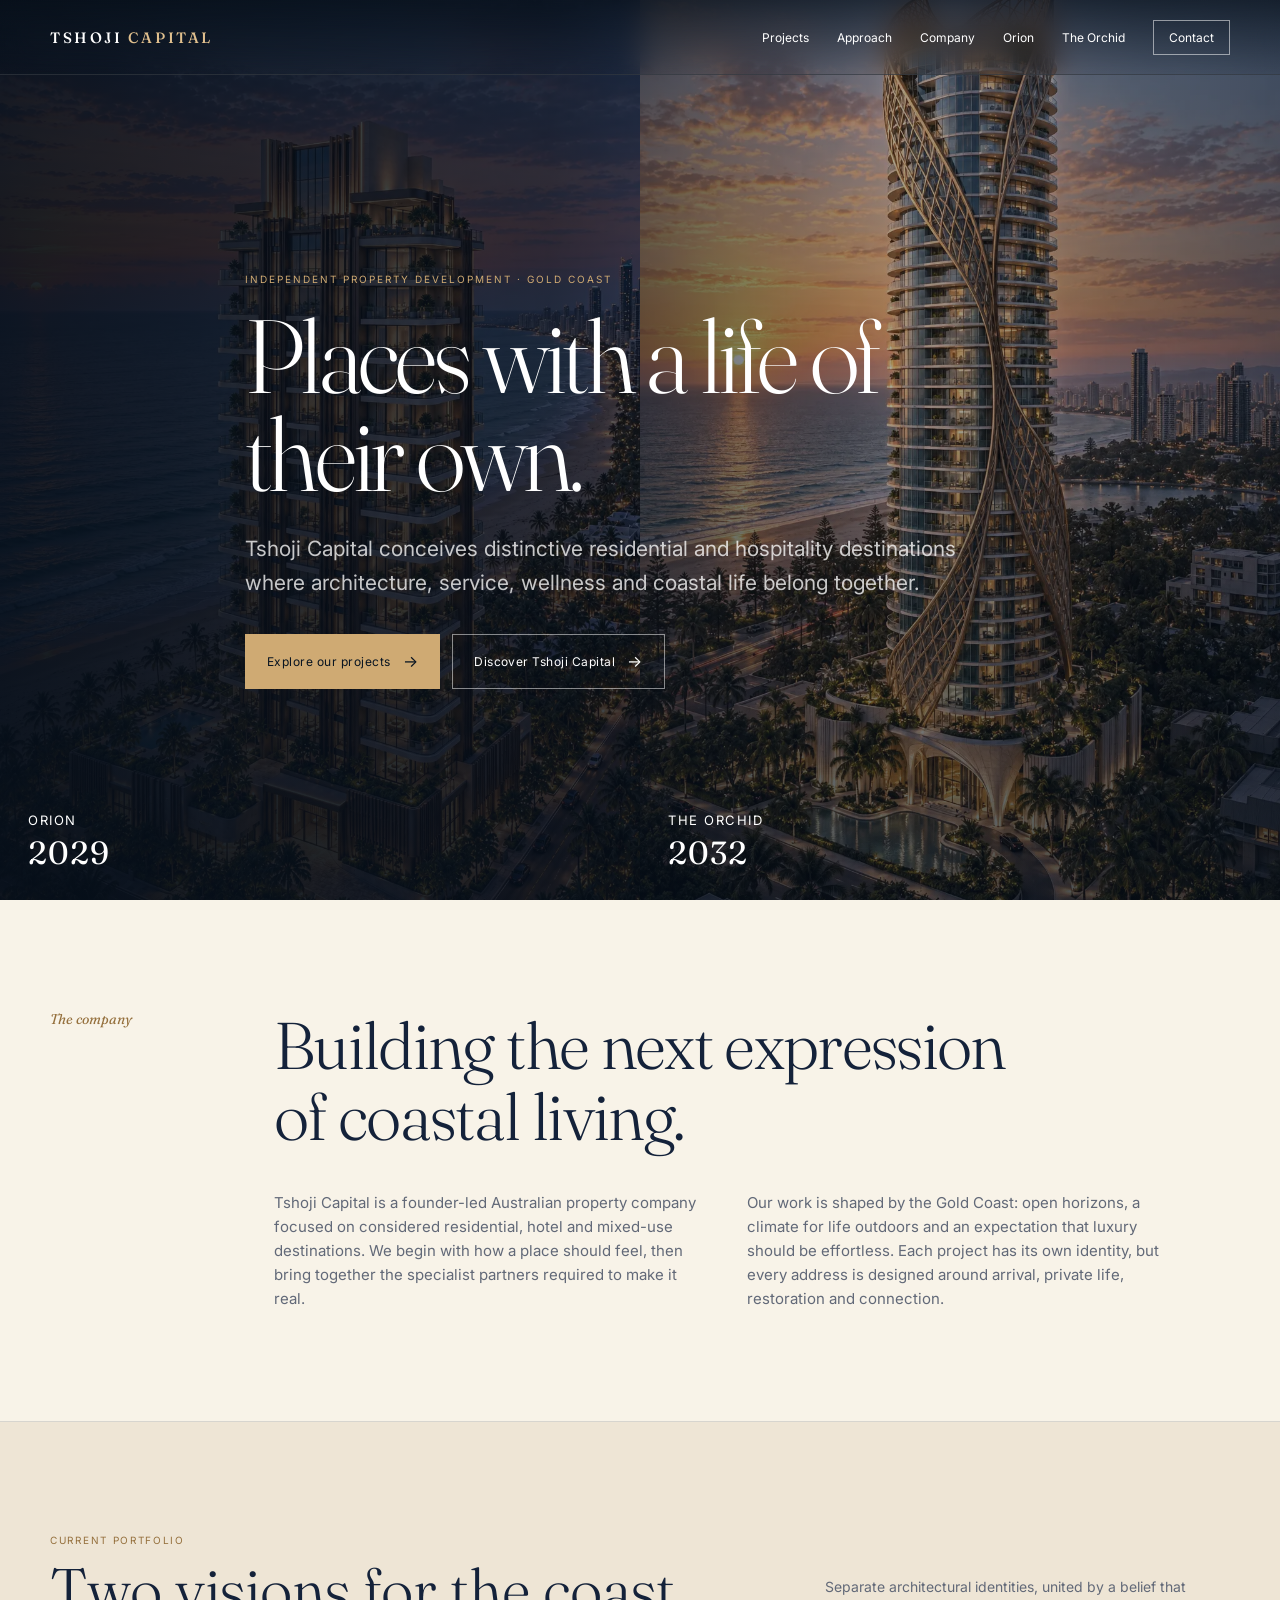
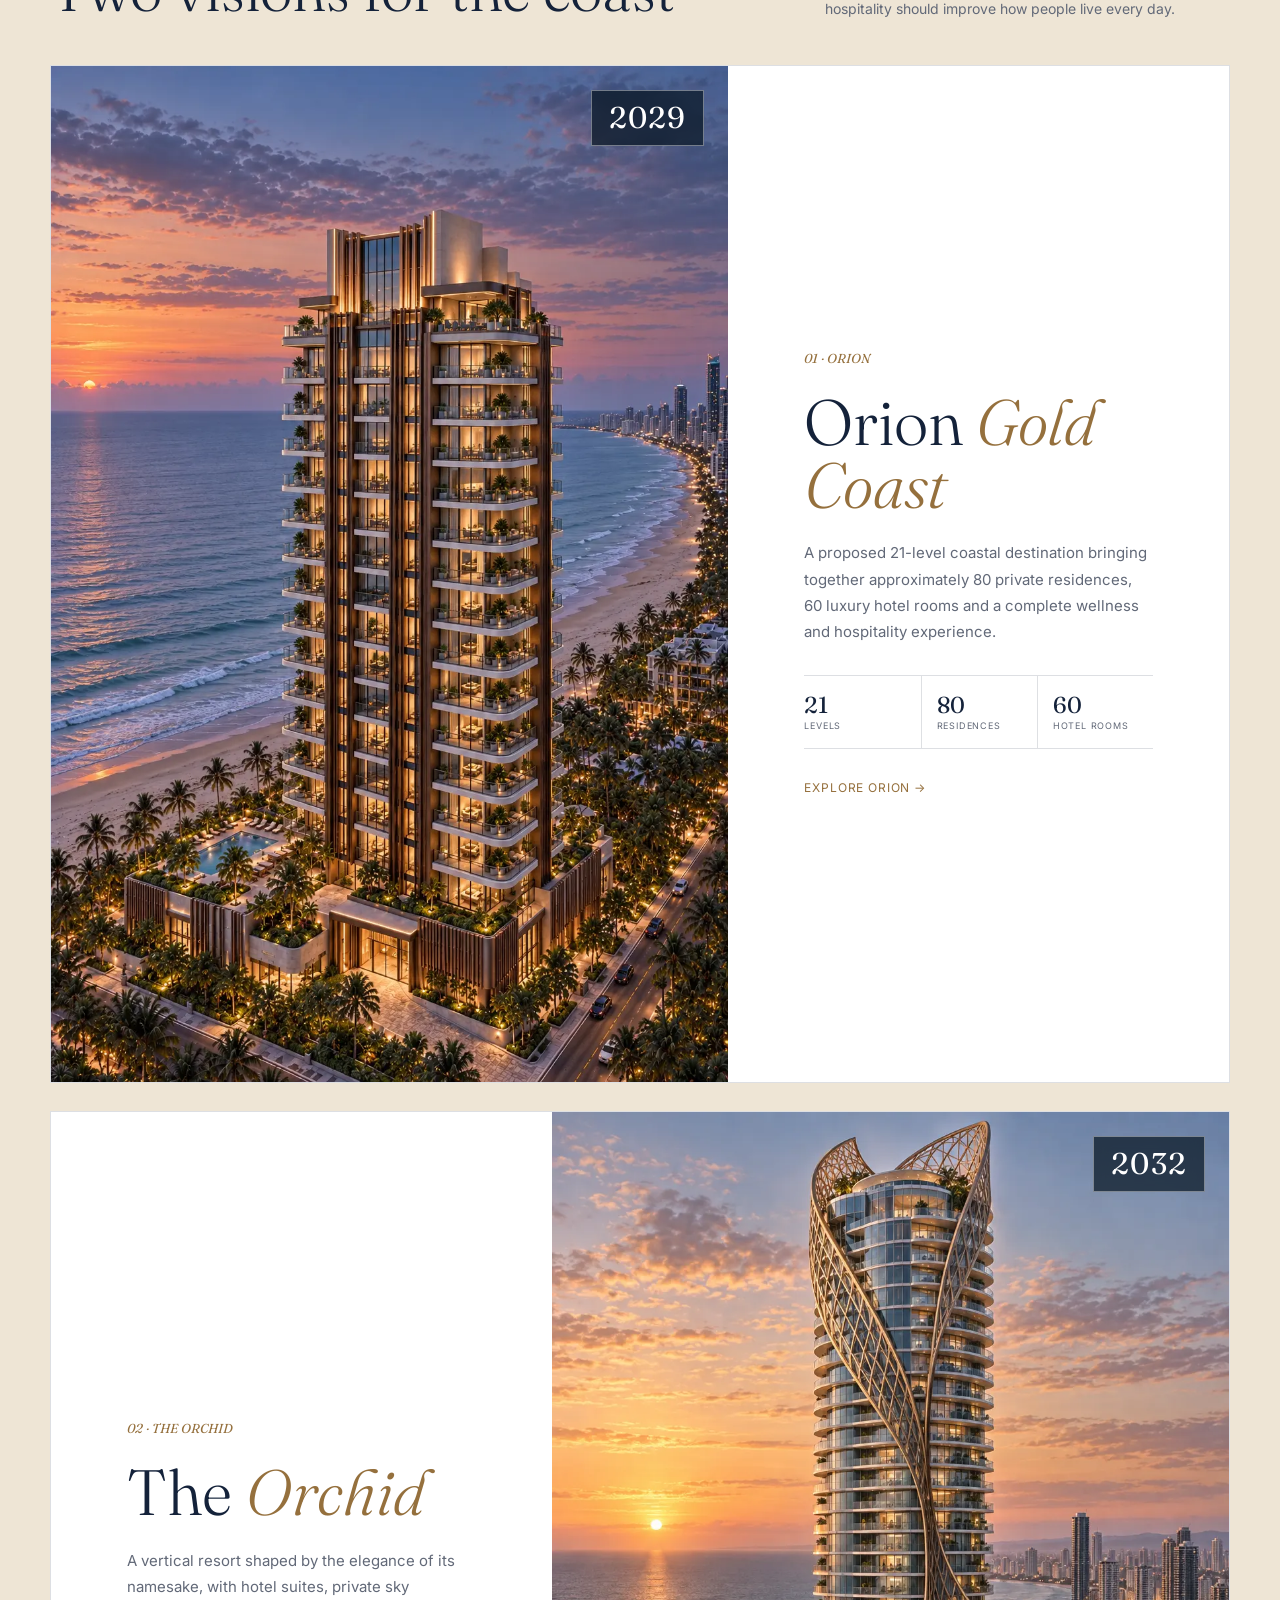
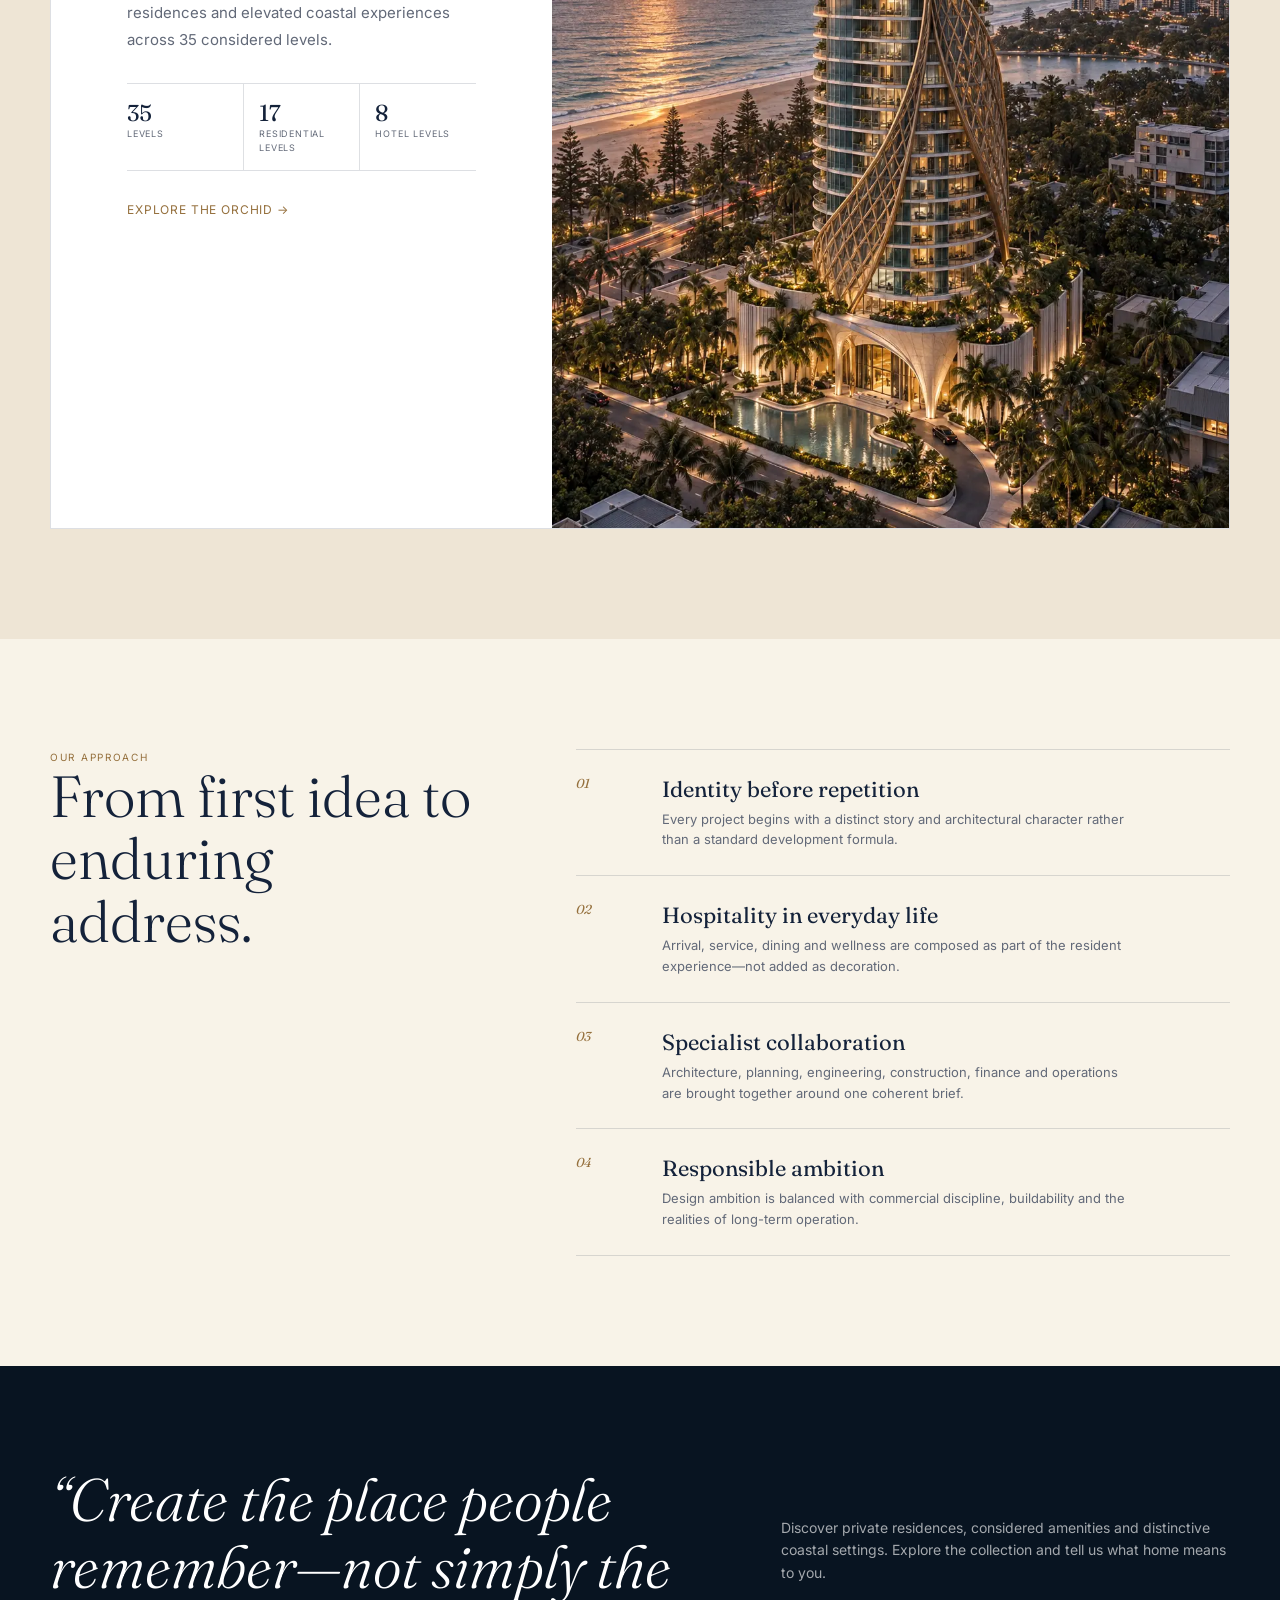
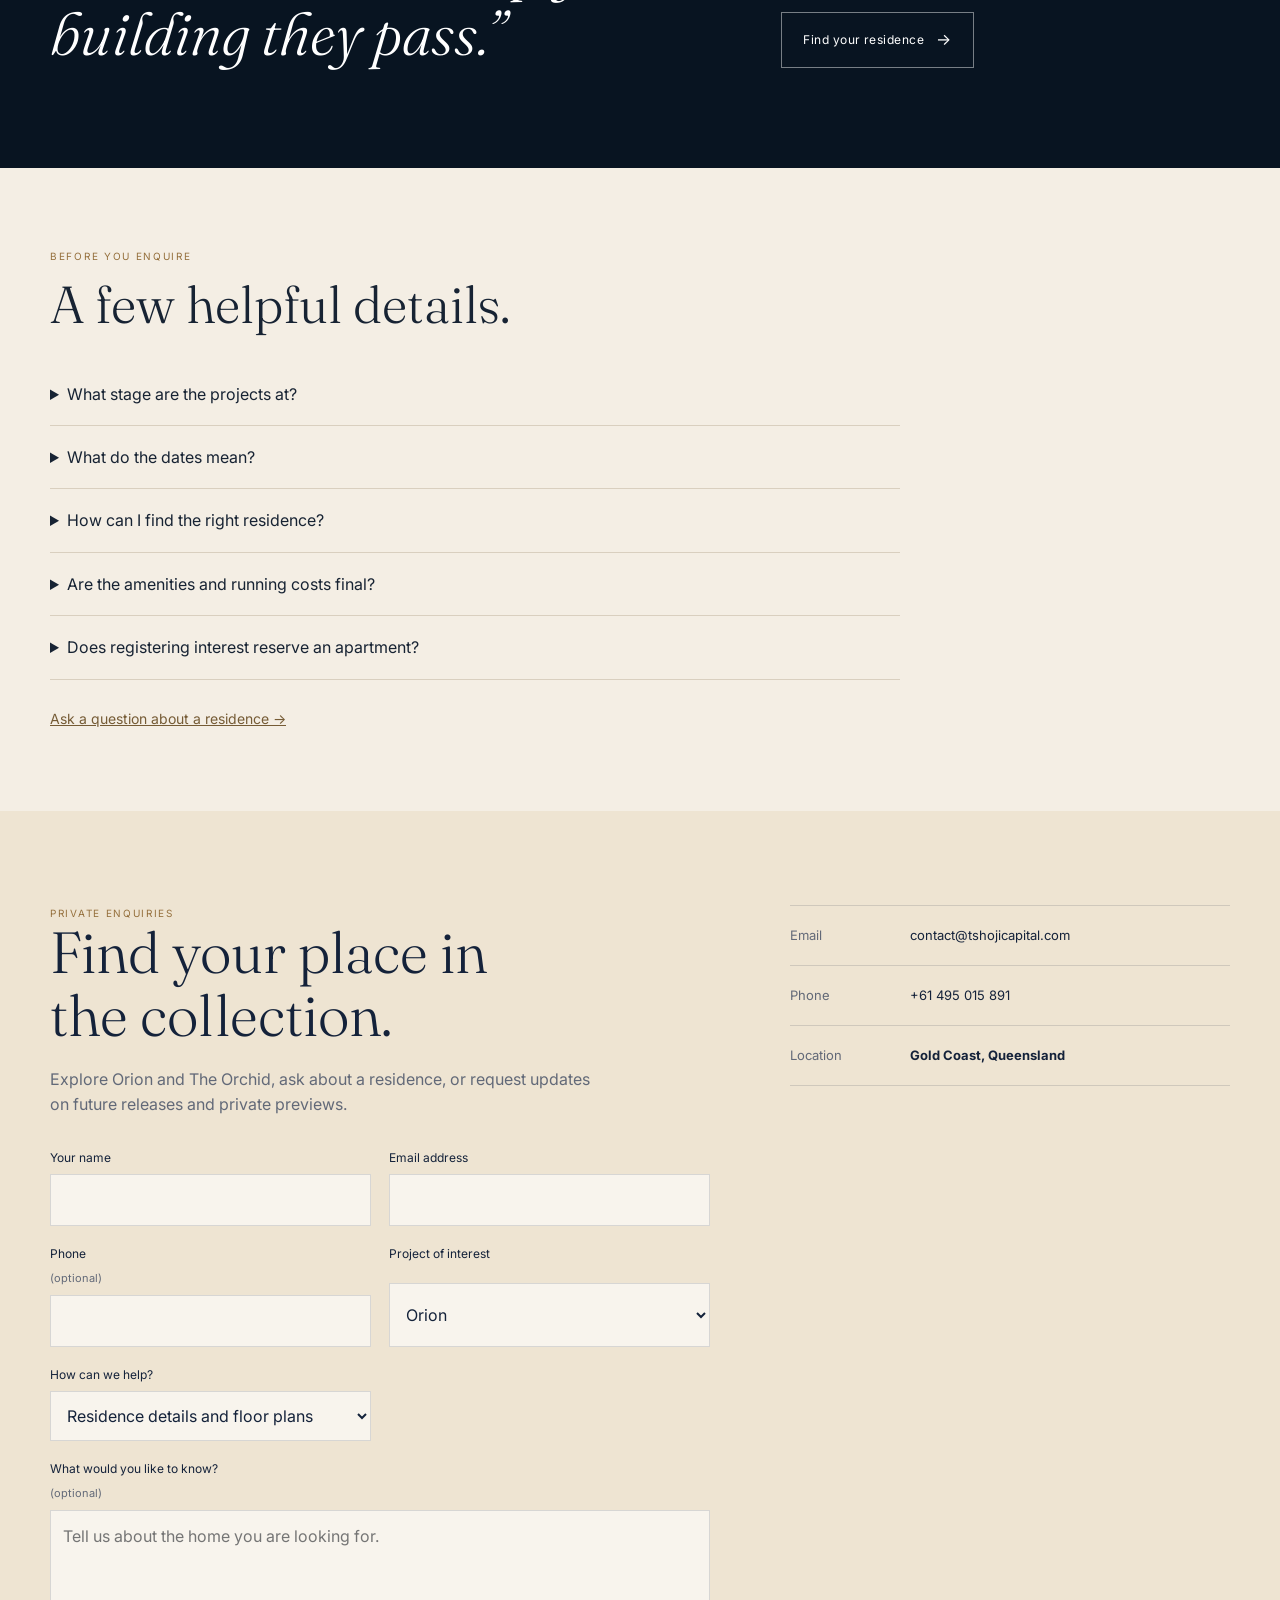
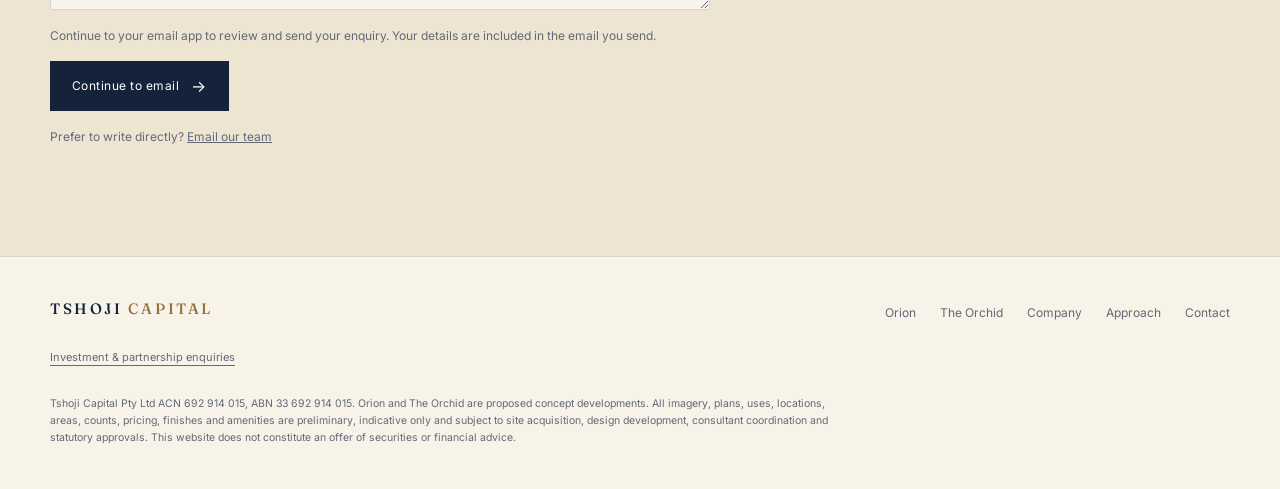
==== commit 8b794933: "Add buyer FAQs and mobile residence enquiry shortcuts" ====
--- a/index.html
+++ b/index.html
@@ -30,7 +30,8 @@
   <section id="portfolio" class="portfolio"><div class="wrap"><div class="section-top reveal"><div><div class="kicker">Current portfolio</div><h2>Two visions for the coast</h2></div><p>Separate architectural identities, united by a belief that hospitality should improve how people live every day.</p></div><div class="project-list"><a class="project-card reveal" href="orion.html"><div class="project-image"><img src="assets/orion/orion-exterior-hero.webp" alt="Orion rising beside the Gold Coast at sunset" loading="lazy"><span class="project-year">2029</span></div><div class="project-copy"><div class="project-number">01 · ORION</div><h3>Orion <em>Gold Coast</em></h3><p>A proposed 21-level coastal destination bringing together approximately 80 private residences, 60 luxury hotel rooms and a complete wellness and hospitality experience.</p><div class="project-meta"><div><strong>21</strong><span>Levels</span></div><div><strong>80</strong><span>Residences</span></div><div><strong>60</strong><span>Hotel rooms</span></div></div><span class="explore">Explore Orion</span></div></a><a class="project-card reveal" href="the-orchid.html"><div class="project-image"><img src="assets/orchid/exterior-sunset.webp" alt="The Orchid tower at sunset" loading="lazy"><span class="project-year">2032</span></div><div class="project-copy"><div class="project-number">02 · THE ORCHID</div><h3>The <em>Orchid</em></h3><p>A vertical resort shaped by the elegance of its namesake, with hotel suites, private sky residences and elevated coastal experiences across 35 considered levels.</p><div class="project-meta"><div><strong>35</strong><span>Levels</span></div><div><strong>17</strong><span>Residential levels</span></div><div><strong>8</strong><span>Hotel levels</span></div></div><span class="explore">Explore The Orchid</span></div></a></div></div></section>
   <section id="approach" class="approach"><div class="wrap approach-grid reveal"><div><div class="kicker">Our approach</div><h2>From first idea to enduring address.</h2></div><div class="principles"><article class="principle"><span>01</span><div><h3>Identity before repetition</h3><p>Every project begins with a distinct story and architectural character rather than a standard development formula.</p></div></article><article class="principle"><span>02</span><div><h3>Hospitality in everyday life</h3><p>Arrival, service, dining and wellness are composed as part of the resident experience—not added as decoration.</p></div></article><article class="principle"><span>03</span><div><h3>Specialist collaboration</h3><p>Architecture, planning, engineering, construction, finance and operations are brought together around one coherent brief.</p></div></article><article class="principle"><span>04</span><div><h3>Responsible ambition</h3><p>Design ambition is balanced with commercial discipline, buildability and the realities of long-term operation.</p></div></article></div></div></section>
   <section class="statement"><div class="wrap statement-inner reveal"><blockquote>“Create the place people remember—not simply the building they pass.”</blockquote><div><p>Discover private residences, considered amenities and distinctive coastal settings. Explore the collection and tell us what home means to you.</p><a class="btn" href="#contact">Find your residence</a></div></div></section>
-  <section id="contact" class="contact"><div class="wrap contact-grid reveal"><div><div class="kicker">Private enquiries</div><h2>Find your place in the collection.</h2><p>Explore Orion and The Orchid, ask about a residence, or request updates on future releases and private previews.</p><form class="buyer-enquiry" data-project="The collection" action="mailto:contact@tshojicapital.com" method="get"><div class="enquiry-fields"><label>Your name<input name="name" autocomplete="name" maxlength="100" required></label><label>Email address<input name="email" type="email" autocomplete="email" maxlength="254" required></label><label>Phone <span>(optional)</span><input name="phone" type="tel" autocomplete="tel" maxlength="40"></label><label>Project of interest<select name="interest"><option>Orion</option><option>The Orchid</option><option>Help me choose</option></select></label><label class="enquiry-message">What would you like to know? <span>(optional)</span><textarea name="message" rows="3" maxlength="1500" placeholder="Tell us about the home you are looking for."></textarea></label></div><p class="enquiry-help">Continue to your email app to review and send your enquiry. Your details are included in the email you send.</p><button class="btn enquiry-submit" type="submit">Continue to email</button><p class="enquiry-status" role="status" aria-live="polite"></p><p class="enquiry-direct">Prefer to write directly? <a href="mailto:contact@tshojicapital.com?subject=The%20collection%20residence%20enquiry">Email our team</a></p></form></div><div class="contact-details"><div class="contact-row"><span>Email</span><a href="mailto:contact@tshojicapital.com">contact@tshojicapital.com</a></div><div class="contact-row"><span>Phone</span><a href="tel:+61495015891">+61 495 015 891</a></div><div class="contact-row"><span>Location</span><strong>Gold Coast, Queensland</strong></div></div></div></section>
+  <section class="buyer-faq" id="buyer-questions"><div class="wrap"><div class="kicker">Before you enquire</div><h2>A few helpful details.</h2><div class="faq-list"><details><summary>What stage are the projects at?</summary><p>Orion and The Orchid are proposed concept developments. The designs are being developed and remain subject to site acquisition, consultant coordination and statutory approvals.</p></details><details><summary>What do the dates mean?</summary><p>Orion is targeting 2029 and The Orchid 2032. These are indicative target years, not guaranteed completion or move-in dates. Enquire for the latest project status before making any plans.</p></details><details><summary>How can I find the right residence?</summary><p>Explore the residence renders and concept floor plans, then tell us your preferred bedroom count and layout. You can request indicative pricing, further plan information and release updates through the enquiry form.</p></details><details><summary>Are the amenities and running costs final?</summary><p>The amenities shown are proposed. Access arrangements, service charges, body corporate levies and operating details are not finalised. Ask for the latest information on the residence you are considering.</p></details><details><summary>Does registering interest reserve an apartment?</summary><p>No. An enquiry is an expression of interest only; it does not reserve a residence, require a deposit or create a purchase contract.</p></details></div><a class="faq-link" href="#contact">Ask a question about a residence &rarr;</a></div></section>
+  <section id="contact" class="contact"><div class="wrap contact-grid reveal"><div><div class="kicker">Private enquiries</div><h2>Find your place in the collection.</h2><p>Explore Orion and The Orchid, ask about a residence, or request updates on future releases and private previews.</p><form class="buyer-enquiry" data-project="The collection" action="mailto:contact@tshojicapital.com" method="get"><div class="enquiry-fields"><label>Your name<input name="name" autocomplete="name" maxlength="100" required></label><label>Email address<input name="email" type="email" autocomplete="email" maxlength="254" required></label><label>Phone <span>(optional)</span><input name="phone" type="tel" autocomplete="tel" maxlength="40"></label><label>Project of interest<select name="interest"><option>Orion</option><option>The Orchid</option><option>Help me choose</option></select></label><label>How can we help?<select name="request"><option>Residence details and floor plans</option><option>Indicative pricing</option><option>Project and release updates</option><option>Amenities and services</option><option>Arrange a conversation</option></select></label><label class="enquiry-message">What would you like to know? <span>(optional)</span><textarea name="message" rows="3" maxlength="1500" placeholder="Tell us about the home you are looking for."></textarea></label></div><p class="enquiry-help">Continue to your email app to review and send your enquiry. Your details are included in the email you send.</p><button class="btn enquiry-submit" type="submit">Continue to email</button><p class="enquiry-status" role="status" aria-live="polite"></p><p class="enquiry-direct">Prefer to write directly? <a href="mailto:contact@tshojicapital.com?subject=The%20collection%20residence%20enquiry">Email our team</a></p></form></div><div class="contact-details"><div class="contact-row"><span>Email</span><a href="mailto:contact@tshojicapital.com">contact@tshojicapital.com</a></div><div class="contact-row"><span>Phone</span><a href="tel:+61495015891">+61 495 015 891</a></div><div class="contact-row"><span>Location</span><strong>Gold Coast, Queensland</strong></div></div></div></section>
   </main>
   <footer><div class="wrap"><div class="footer-row"><a class="brand" href="index.html">TSHOJI <span>CAPITAL</span></a><ul class="footer-nav"><li><a href="orion.html">Orion</a></li><li><a href="the-orchid.html">The Orchid</a></li><li><a href="#company">Company</a></li><li><a href="#approach">Approach</a></li><li><a href="#contact">Contact</a></li></ul></div><a class="partner-enquiry" href="mailto:contact@tshojicapital.com?subject=Investment%20%26%20partnership%20enquiry&amp;body=Please%20contact%20me%20to%20discuss%20investment%20or%20partnership%20opportunities.%0A%0AName%3A%0ACompany%3A%0APhone%3A%0AProject%20of%20interest%3A">Investment &amp; partnership enquiries</a><p class="legal">Tshoji Capital Pty Ltd ACN 692 914 015, ABN 33 692 914 015. Orion and The Orchid are proposed concept developments. All imagery, plans, uses, locations, areas, counts, pricing, finishes and amenities are preliminary, indicative only and subject to site acquisition, design development, consultant coordination and statutory approvals. This website does not constitute an offer of securities or financial advice.</p></div></footer>
   <script>(function(){var n=document.querySelectorAll('.reveal');if(!('IntersectionObserver'in window)){n.forEach(function(x){x.classList.add('in')});return}n.forEach(function(x){x.classList.add('reveal-pending')});var o=new IntersectionObserver(function(e){e.forEach(function(x){if(x.isIntersecting){x.target.classList.add('in');o.unobserve(x.target)}})},{threshold:0,rootMargin:'0px'});n.forEach(function(x){o.observe(x)})})();</script><script src="assets/site-enhancements.js"></script>
--- a/assets/site-enhancements.css
+++ b/assets/site-enhancements.css
@@ -1,4 +1,5 @@
 /* Shared experience layer — Tshoji Capital */
+.buyer-faq{padding:80px 0;background:#f4eee4;color:#172333}.buyer-faq h2{font:300 clamp(34px,5vw,52px)/1.1 var(--display);margin:12px 0 30px}.faq-list{max-width:850px}.faq-list details{border-bottom:1px solid #d9cfbf;padding:0}.faq-list summary{cursor:pointer;min-height:60px;padding:20px 32px 20px 0;font-size:16px;line-height:1.4}.faq-list p{max-width:70ch;font-size:14px;line-height:1.8;color:#53606b;padding:0 0 22px}.faq-link{display:inline-block;margin-top:28px;font-size:14px;color:#755b35}.faq-list summary:focus-visible{outline:2px solid #a47e46;outline-offset:4px}.mobile-enquiry-bar{display:none}@media(max-width:620px){body:has(.mobile-enquiry-bar){padding-bottom:calc(64px + env(safe-area-inset-bottom))}.mobile-enquiry-bar{display:flex;position:fixed;bottom:0;left:0;right:0;z-index:40;background:#071421;border-top:1px solid #bda078;padding:10px 16px calc(10px + env(safe-area-inset-bottom));gap:10px}.mobile-enquiry-bar a{display:flex;align-items:center;justify-content:center;flex:1;min-height:44px;text-align:center;color:#fff;text-decoration:none;font-size:12px}.mobile-enquiry-bar a:last-child{background:#dfc497;color:#071421}.buyer-faq{padding:56px 0}.lightbox-open .mobile-enquiry-bar,.menu-open .mobile-enquiry-bar{display:none}.back-top{bottom:90px!important}}
 .hero-year{font:400 clamp(26px,4vw,42px)/1 var(--display);color:#e1c08e;letter-spacing:.08em;margin:0 0 18px}.image-year{position:absolute;z-index:1;bottom:28px;left:28px;color:#fff;font:400 13px var(--body);letter-spacing:.12em;text-transform:uppercase}.image-year span{display:block;font:400 32px/1.2 var(--display);letter-spacing:.03em;margin-top:6px}.project-year{position:absolute;z-index:1;top:24px;right:24px;padding:12px 17px;border:1px solid rgba(255,255,255,.4);background:rgba(7,20,33,.7);color:#fff;font:400 30px/1 var(--display);letter-spacing:.04em;backdrop-filter:blur(8px)}@media(max-width:620px){.project-year{top:18px;right:18px;font-size:25px}.image-year{bottom:18px;left:18px}}
 ::selection{background:#cfaa73;color:#071421}
 body{overflow-x:hidden}body.menu-open,body.lightbox-open{overflow:hidden}
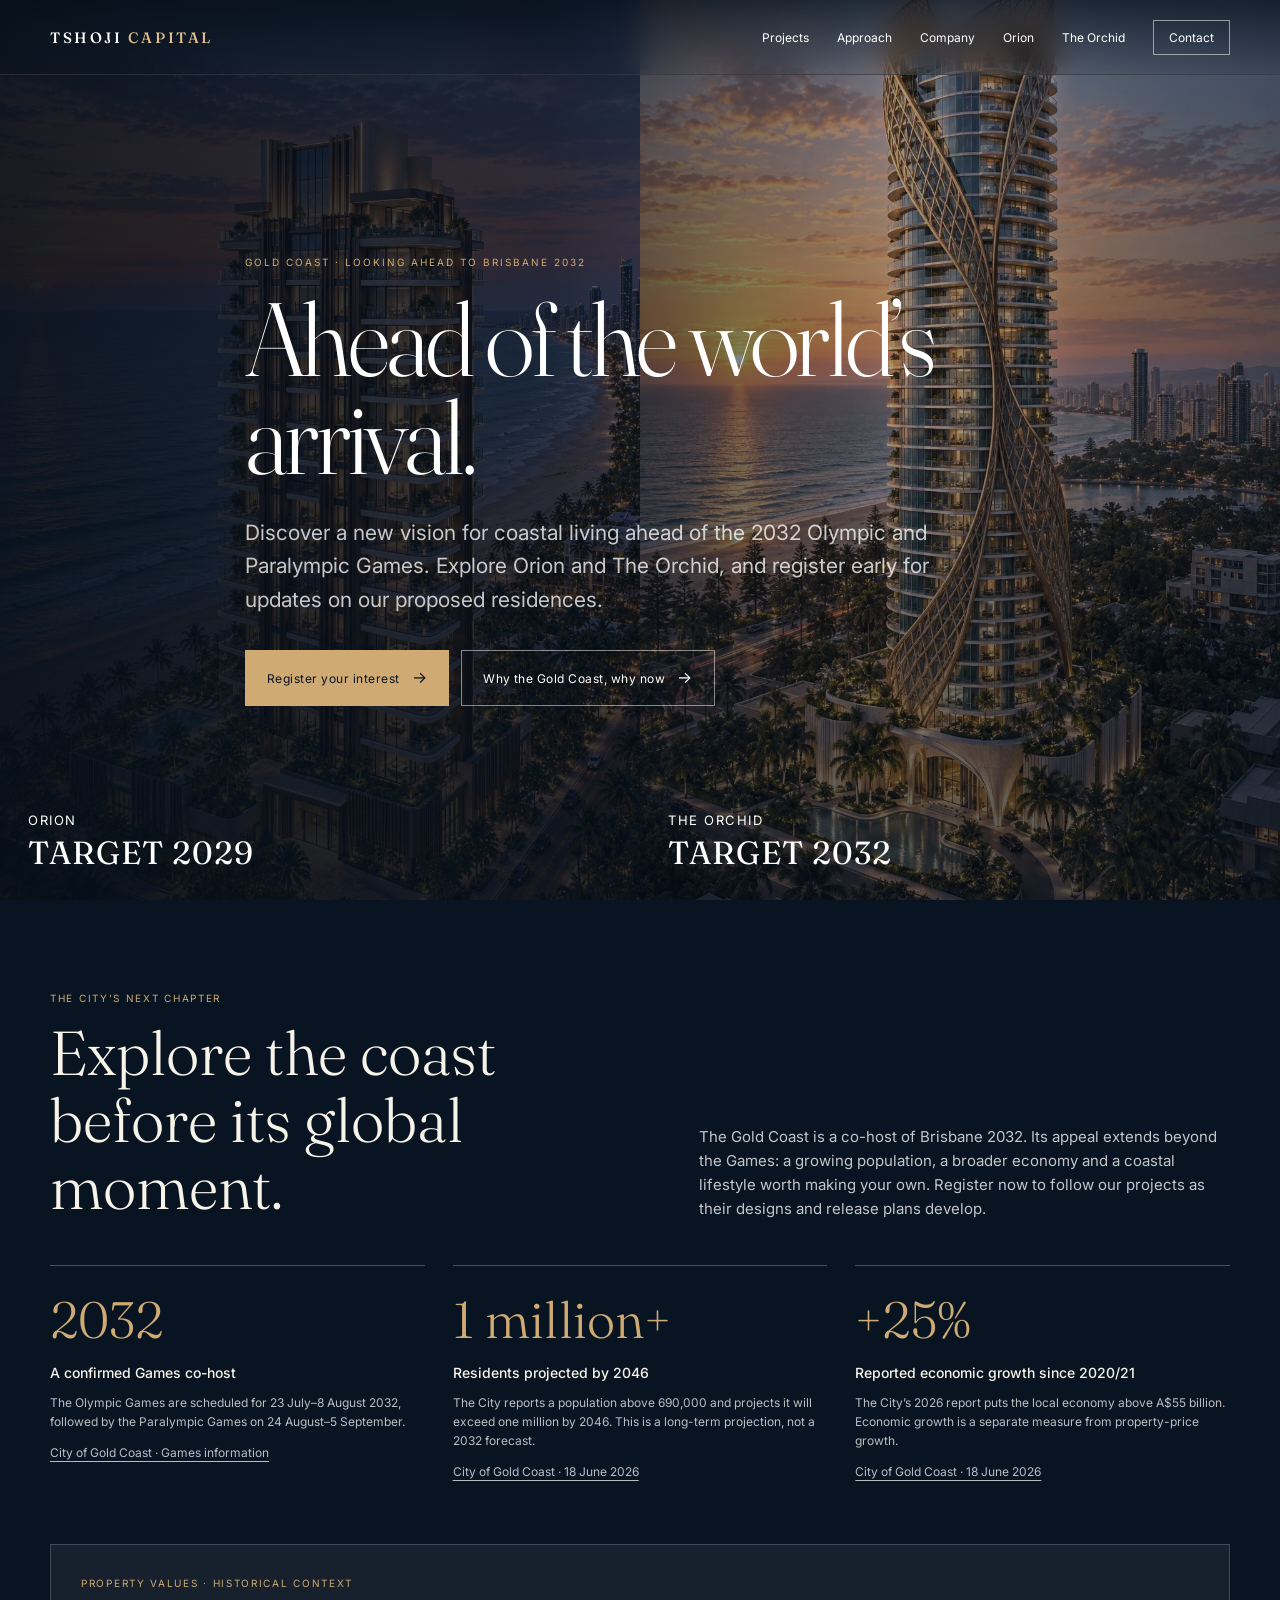
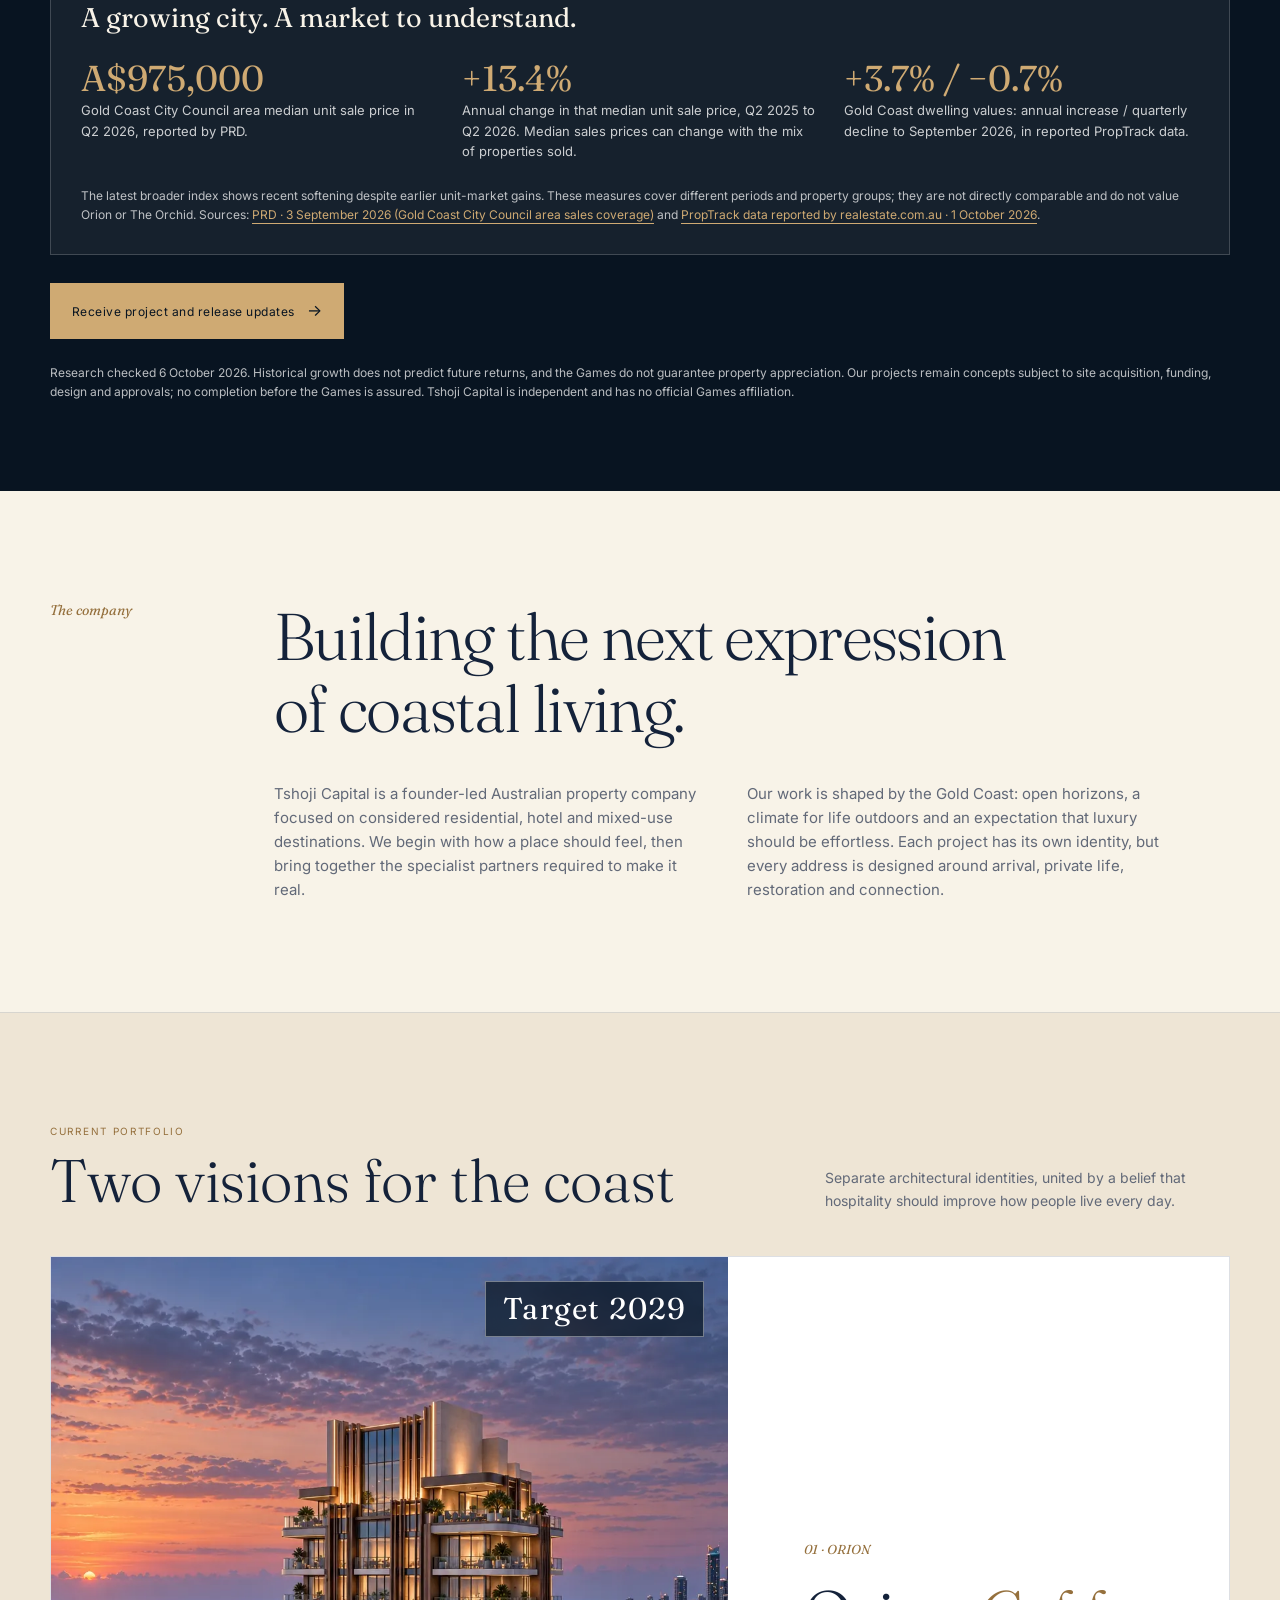
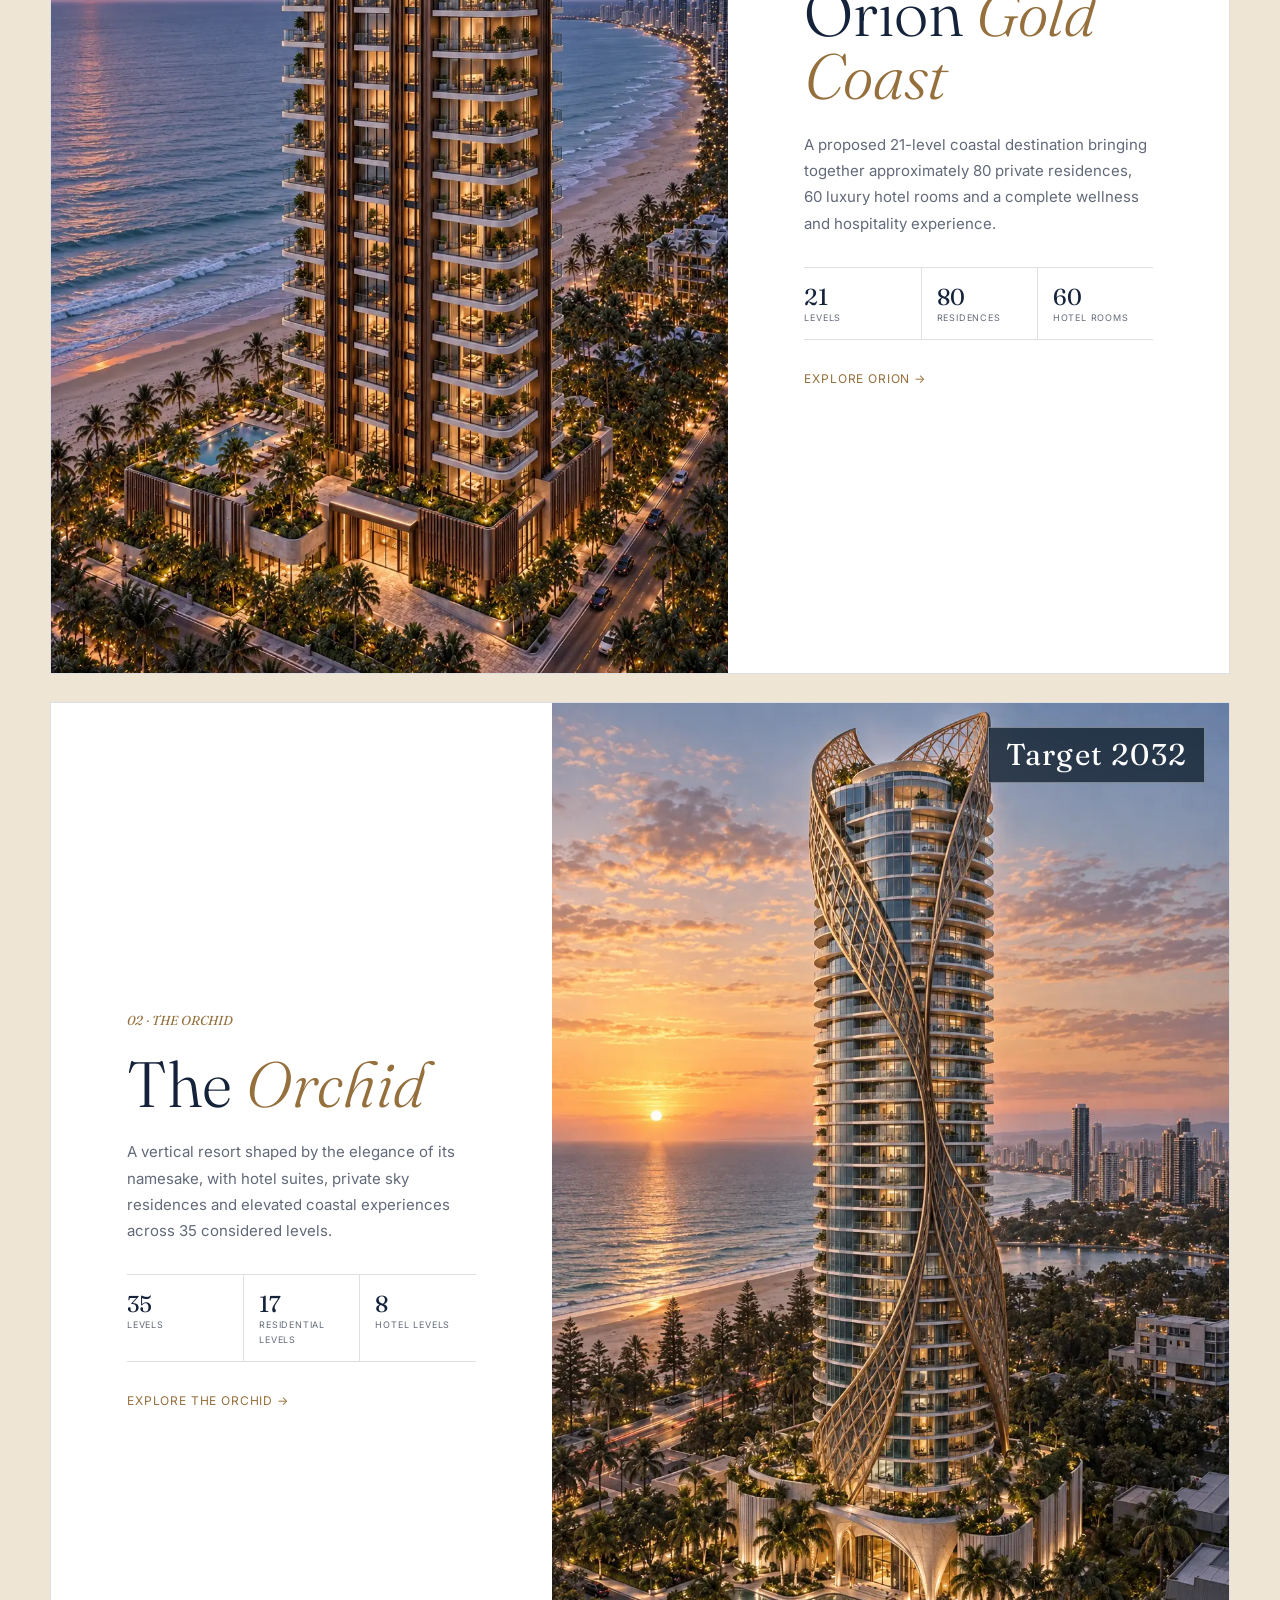
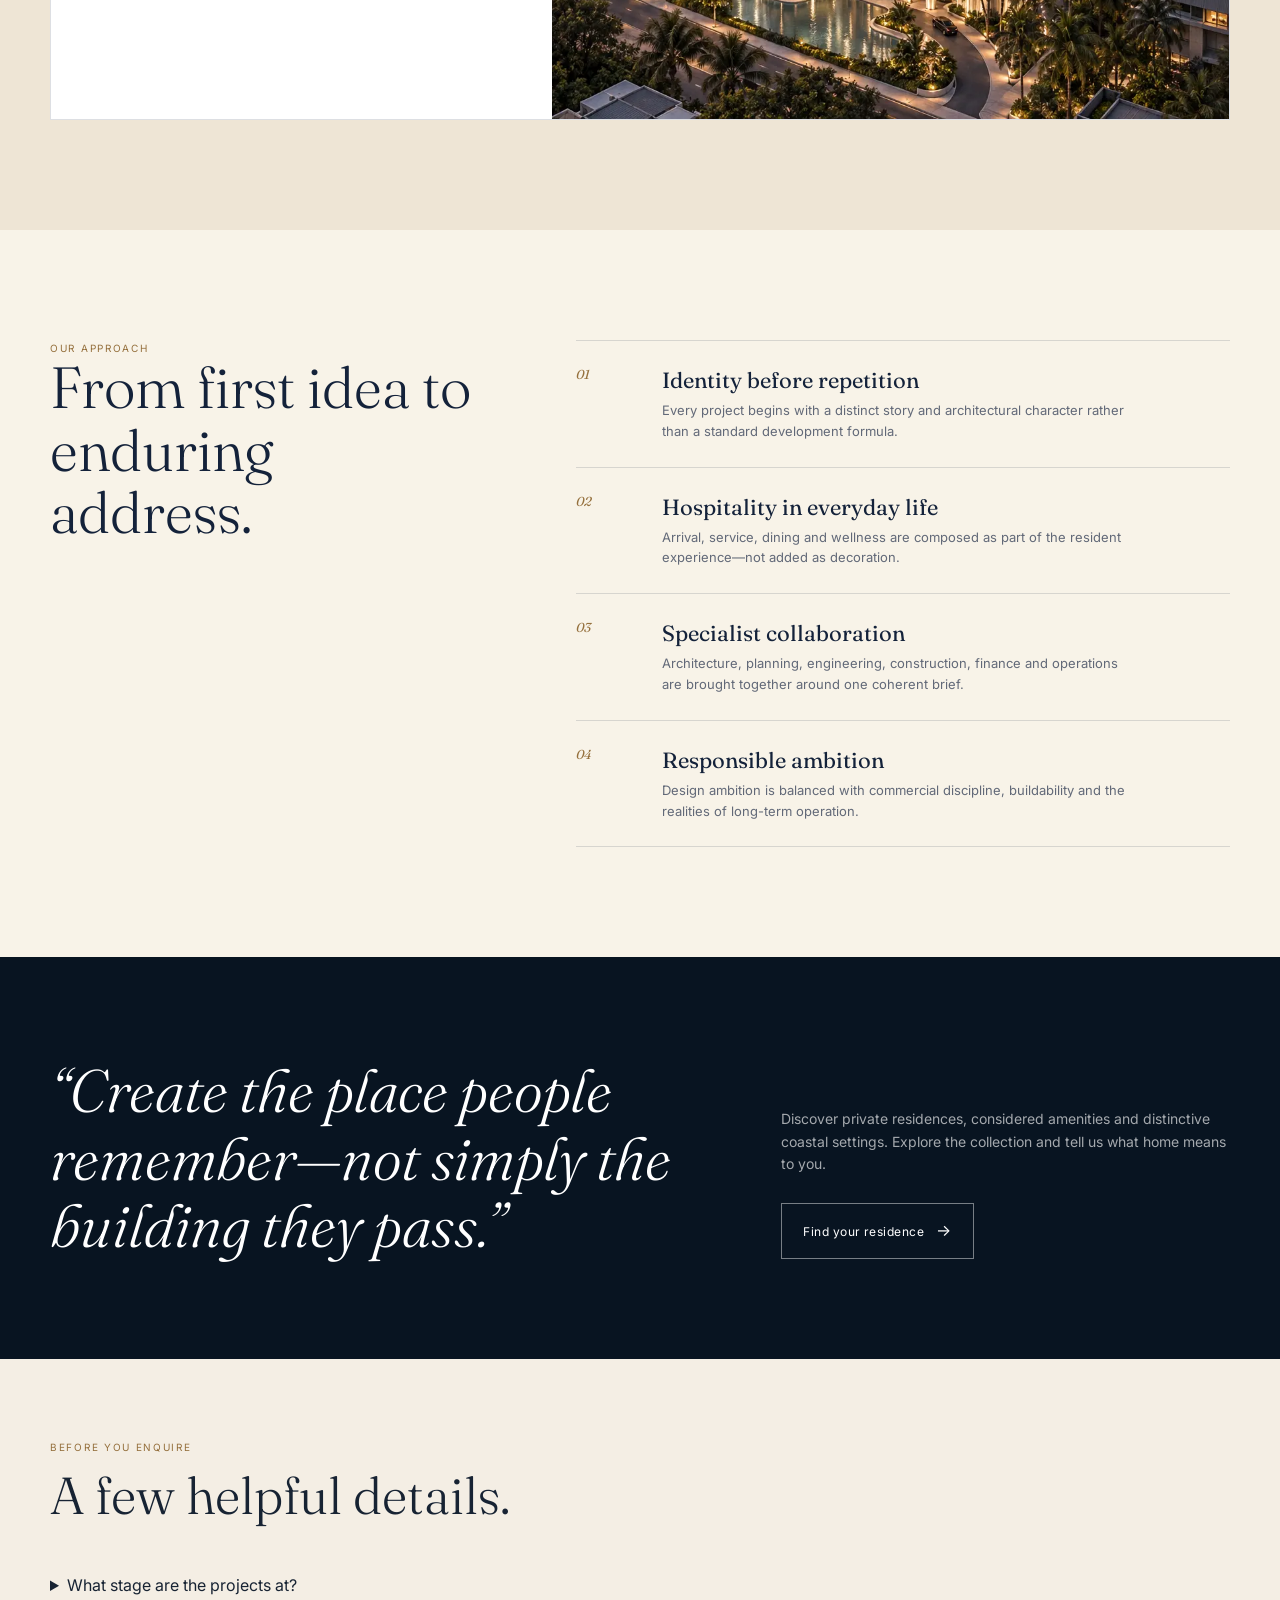
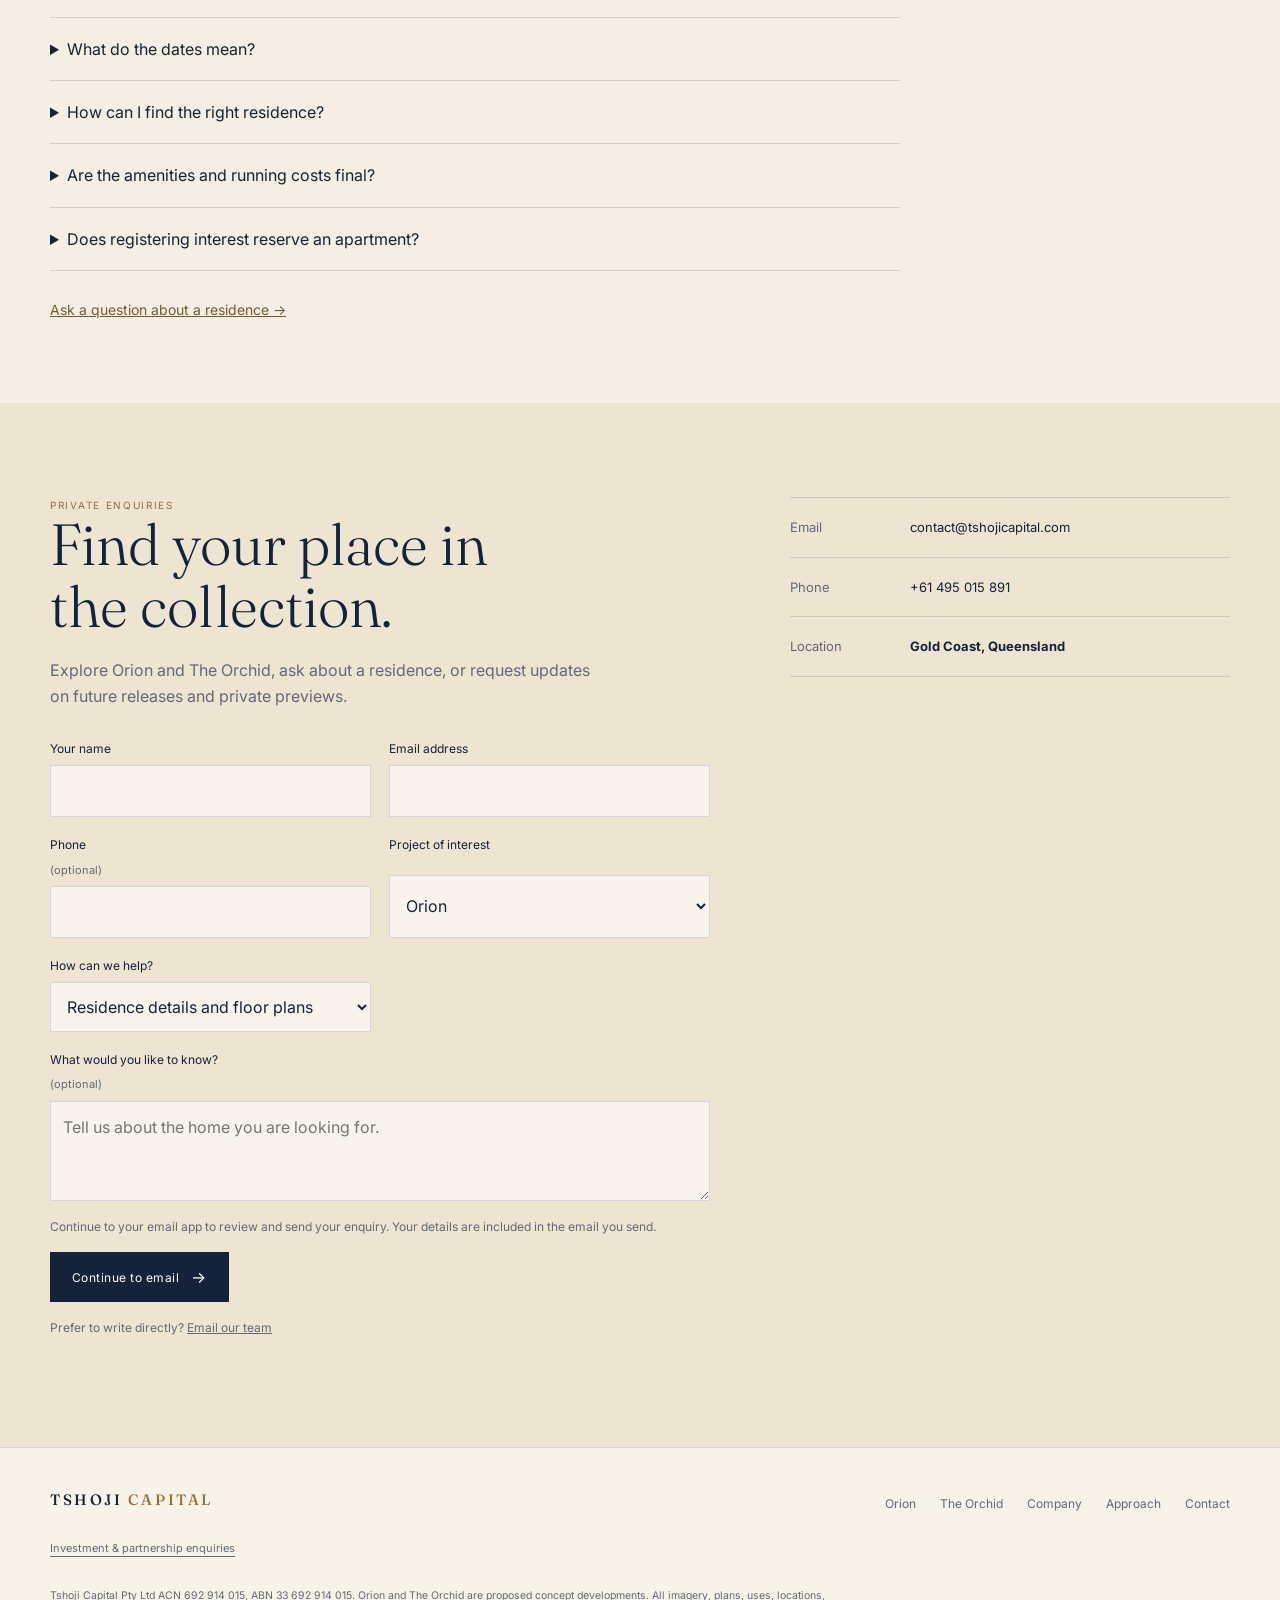
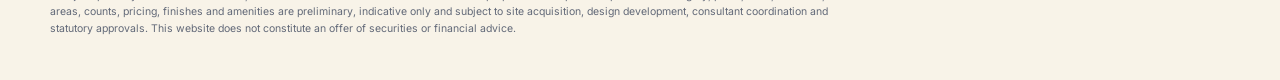
==== commit 9628c498: "Emphasise Gold Coast ahead of 2032 with sourced growth and balanced property data" ====
--- a/index.html
+++ b/index.html
@@ -3,7 +3,7 @@
 <head>
   <meta charset="UTF-8"><meta name="viewport" content="width=device-width, initial-scale=1.0">
   <title>Tshoji Capital — Distinctive Gold Coast Developments</title>
-  <meta name="description" content="Tshoji Capital creates distinctive residential and hospitality destinations shaped by the coast, including Orion and The Orchid.">
+  <meta name="description" content="Explore proposed Gold Coast residences by Tshoji Capital ahead of Brisbane 2032. Discover Orion, The Orchid and sourced city and property market insights.">
   <link rel="preconnect" href="https://fonts.googleapis.com"><link rel="preconnect" href="https://fonts.gstatic.com" crossorigin><link href="https://fonts.googleapis.com/css2?family=Fraunces:ital,opsz,wght@0,9..144,300;0,9..144,400;0,9..144,500;1,9..144,400&family=Inter:wght@400;500;600&display=swap" rel="stylesheet">
   <style>
     :root{--ivory:#f8f3e8;--sand:#eee4d2;--ink:#14223a;--navy:#081421;--muted:#626978;--gold:#95703d;--gold-light:#cfaa73;--line:rgba(20,34,58,.14);--display:'Fraunces',Georgia,serif;--body:'Inter',sans-serif}
@@ -18,6 +18,9 @@
     footer{padding:42px 0;border-top:1px solid var(--line)}.footer-row{display:flex;justify-content:space-between;gap:30px;align-items:flex-start}.footer-nav{display:flex;gap:24px;list-style:none;flex-wrap:wrap}.footer-nav a{font-size:12px;text-decoration:none;color:var(--muted)}.legal{font-size:10.5px;color:var(--muted);max-width:800px;margin-top:28px}.reveal{opacity:1;transform:none;transition:.7s ease}.reveal.in{opacity:1;transform:none}
     @media(max-width:900px){.nav-links li:not(:last-child){display:none}.hero-media{grid-template-columns:1fr}.hero-media figure+figure{display:none}.manifesto-grid,.approach-grid,.statement-inner,.contact-grid{grid-template-columns:1fr}.project-card,.project-card:nth-child(even){grid-template-columns:1fr}.project-card:nth-child(even) .project-image{order:0}.project-image{min-height:560px}.approach-grid,.statement-inner,.contact-grid{gap:48px}}
     @media(max-width:620px){.wrap{width:min(100% - 34px,1180px)}.nav-inner{height:64px}.hero-media::after{background:linear-gradient(90deg,rgba(6,15,26,.85),rgba(6,15,26,.35)),linear-gradient(0deg,rgba(6,15,26,.58),transparent 60%)}.manifesto,.portfolio,.approach{padding:78px 0}.manifesto-grid{grid-template-columns:1fr;gap:18px}.manifesto-copy{grid-template-columns:1fr;gap:18px}.section-top{display:block}.section-top p{margin-top:18px}.project-image{min-height:430px}.project-copy{padding:44px 24px}.project-meta strong{font-size:20px}.statement{padding:76px 0}.footer-row{flex-direction:column}}
+
+    .city-outlook{padding:90px 0;background:var(--navy);color:var(--ivory);scroll-margin-top:90px}.outlook-intro{display:grid;grid-template-columns:1.1fr 1fr;gap:65px;align-items:end}.city-outlook h2{font:300 clamp(38px,5vw,62px)/1.08 var(--display);margin-top:14px;max-width:19ch}.outlook-intro p{color:rgba(255,255,255,.76);font-size:15px}.city-stats{display:grid;grid-template-columns:repeat(3,1fr);gap:28px;margin:44px 0 34px}.city-stat{padding:26px 0;border-top:1px solid rgba(255,255,255,.25)}.city-stat strong{display:block;font:300 clamp(38px,4vw,56px)/1.1 var(--display);color:var(--gold-light)}.city-stat h3{font-size:14px;font-weight:500;margin:14px 0 8px}.city-stat p,.city-stat a{font-size:12px;color:rgba(255,255,255,.72)}.city-stat a{display:inline-block;margin-top:12px;text-underline-offset:4px}.market-panel{background:rgba(255,255,255,.055);border:1px solid rgba(255,255,255,.18);padding:30px}.market-panel h3{font:400 27px var(--display);margin:10px 0 22px}.market-grid{display:grid;grid-template-columns:repeat(3,1fr);gap:26px}.market-grid strong{display:block;font:400 36px var(--display);color:var(--gold-light)}.market-grid p{font-size:13px;color:rgba(255,255,255,.78)}.market-context,.outlook-note{font-size:12px;color:rgba(255,255,255,.72);margin-top:24px}.market-panel a{color:var(--gold-light);text-underline-offset:4px}.outlook-cta{margin-top:28px}.outlook-note a{color:inherit}.city-outlook .kicker{color:var(--gold-light)}
+    @media(max-width:760px){.outlook-intro{grid-template-columns:1fr;gap:25px}.city-stats,.market-grid{grid-template-columns:1fr;gap:14px}.city-stat{padding:20px 0}.market-panel{padding:24px}.city-outlook{padding:65px 0}.hero-copy h1{font-size:clamp(48px,9vw,80px)}}
   </style>
   <link rel="stylesheet" href="assets/site-enhancements.css">
 </head>
@@ -25,9 +28,25 @@
   <a class="skip-link" href="#main-content">Skip to content</a>
   <nav class="nav"><div class="wrap nav-inner"><a class="brand" href="index.html">TSHOJI <span>CAPITAL</span></a><ul class="nav-links"><li><a href="#portfolio">Projects</a></li><li><a href="#approach">Approach</a></li><li><a href="#company">Company</a></li><li><a href="orion.html">Orion</a></li><li><a href="the-orchid.html">The Orchid</a></li><li><a class="nav-cta" href="#contact">Contact</a></li></ul></div></nav>
   <main id="main-content">
-  <header class="hero"><div class="hero-media"><figure><img src="assets/orion/orion-exterior-hero.webp" alt="Orion rising beside the Gold Coast at sunset"><figcaption class="image-year">Orion <span>2029</span></figcaption></figure><figure><img src="assets/orchid/exterior-sunset.webp" alt="The Orchid on the Gold Coast"><figcaption class="image-year">The Orchid <span>2032</span></figcaption></figure></div><div class="wrap hero-copy"><div class="eyebrow">Independent property development · Gold Coast</div><h1>Places with a life of their own.</h1><p>Tshoji Capital conceives distinctive residential and hospitality destinations where architecture, service, wellness and coastal life belong together.</p><div class="hero-actions"><a class="btn fill" href="#portfolio">Explore our projects</a><a class="btn" href="#company">Discover Tshoji Capital</a></div></div></header>
+  <header class="hero"><div class="hero-media"><figure><img src="assets/orion/orion-exterior-hero.webp" alt="Orion rising beside the Gold Coast at sunset"><figcaption class="image-year">Orion <span>Target 2029</span></figcaption></figure><figure><img src="assets/orchid/exterior-sunset.webp" alt="The Orchid on the Gold Coast"><figcaption class="image-year">The Orchid <span>Target 2032</span></figcaption></figure></div><div class="wrap hero-copy"><div class="eyebrow">Gold Coast · Looking ahead to Brisbane 2032</div><h1>Ahead of the world’s arrival.</h1><p>Discover a new vision for coastal living ahead of the 2032 Olympic and Paralympic Games. Explore Orion and The Orchid, and register early for updates on our proposed residences.</p><div class="hero-actions"><a class="btn fill" href="#contact">Register your interest</a><a class="btn" href="#gold-coast-2032">Why the Gold Coast, why now</a></div></div></header>
+
+  <section id="gold-coast-2032" class="city-outlook" aria-labelledby="outlook-title"><div class="wrap">
+    <div class="outlook-intro"><div><div class="kicker">The city’s next chapter</div><h2 id="outlook-title">Explore the coast before its global moment.</h2></div><p>The Gold Coast is a co-host of Brisbane 2032. Its appeal extends beyond the Games: a growing population, a broader economy and a coastal lifestyle worth making your own. Register now to follow our projects as their designs and release plans develop.</p></div>
+    <div class="city-stats">
+      <article class="city-stat"><strong>2032</strong><h3>A confirmed Games co-host</h3><p>The Olympic Games are scheduled for 23 July–8 August 2032, followed by the Paralympic Games on 24 August–5 September.</p><a href="https://www.goldcoast.qld.gov.au/Invest-do-business/Olympic-and-Paralympic-Games-Brisbane-2032" target="_blank" rel="noopener noreferrer">City of Gold Coast · Games information</a></article>
+      <article class="city-stat"><strong>1 million+</strong><h3>Residents projected by 2046</h3><p>The City reports a population above 690,000 and projects it will exceed one million by 2046. This is a long-term projection, not a 2032 forecast.</p><a href="https://www.goldcoast.qld.gov.au/Council/City-news/State-of-the-City-2026" target="_blank" rel="noopener noreferrer">City of Gold Coast · 18 June 2026</a></article>
+      <article class="city-stat"><strong>+25%</strong><h3>Reported economic growth since 2020/21</h3><p>The City’s 2026 report puts the local economy above A$55 billion. Economic growth is a separate measure from property-price growth.</p><a href="https://www.goldcoast.qld.gov.au/Council/City-news/State-of-the-City-2026" target="_blank" rel="noopener noreferrer">City of Gold Coast · 18 June 2026</a></article>
+    </div>
+    <div class="market-panel"><div class="kicker">Property values · Historical context</div><h3>A growing city. A market to understand.</h3><div class="market-grid">
+      <div><strong>A$975,000</strong><p>Gold Coast City Council area median unit sale price in Q2 2026, reported by PRD.</p></div>
+      <div><strong>+13.4%</strong><p>Annual change in that median unit sale price, Q2 2025 to Q2 2026. Median sales prices can change with the mix of properties sold.</p></div>
+      <div><strong>+3.7% / −0.7%</strong><p>Gold Coast dwelling values: annual increase / quarterly decline to September 2026, in reported PropTrack data.</p></div>
+    </div><p class="market-context">The latest broader index shows recent softening despite earlier unit-market gains. These measures cover different periods and property groups; they are not directly comparable and do not value Orion or The Orchid. Sources: <a href="https://www.prd.com.au/coolangatta/research-hub/article/coolangatta-market-update-2nd-half-2026/" target="_blank" rel="noopener noreferrer">PRD · 3 September 2026 (Gold Coast City Council area sales coverage)</a> and <a href="https://www.realestate.com.au/news/slowing-isnt-crashing-gold-coast-home-prices-drop-further/" target="_blank" rel="noopener noreferrer">PropTrack data reported by realestate.com.au · 1 October 2026</a>.</p></div>
+    <div class="outlook-cta"><a class="btn fill" href="#contact">Receive project and release updates</a></div>
+    <p class="outlook-note">Research checked 6 October 2026. Historical growth does not predict future returns, and the Games do not guarantee property appreciation. Our projects remain concepts subject to site acquisition, funding, design and approvals; no completion before the Games is assured. Tshoji Capital is independent and has no official Games affiliation.</p>
+  </div></section>
   <section id="company" class="manifesto"><div class="wrap manifesto-grid reveal"><div class="manifesto-mark">The company</div><div><h2>Building the next expression of coastal living.</h2><div class="manifesto-copy"><p>Tshoji Capital is a founder-led Australian property company focused on considered residential, hotel and mixed-use destinations. We begin with how a place should feel, then bring together the specialist partners required to make it real.</p><p>Our work is shaped by the Gold Coast: open horizons, a climate for life outdoors and an expectation that luxury should be effortless. Each project has its own identity, but every address is designed around arrival, private life, restoration and connection.</p></div></div></div></section>
-  <section id="portfolio" class="portfolio"><div class="wrap"><div class="section-top reveal"><div><div class="kicker">Current portfolio</div><h2>Two visions for the coast</h2></div><p>Separate architectural identities, united by a belief that hospitality should improve how people live every day.</p></div><div class="project-list"><a class="project-card reveal" href="orion.html"><div class="project-image"><img src="assets/orion/orion-exterior-hero.webp" alt="Orion rising beside the Gold Coast at sunset" loading="lazy"><span class="project-year">2029</span></div><div class="project-copy"><div class="project-number">01 · ORION</div><h3>Orion <em>Gold Coast</em></h3><p>A proposed 21-level coastal destination bringing together approximately 80 private residences, 60 luxury hotel rooms and a complete wellness and hospitality experience.</p><div class="project-meta"><div><strong>21</strong><span>Levels</span></div><div><strong>80</strong><span>Residences</span></div><div><strong>60</strong><span>Hotel rooms</span></div></div><span class="explore">Explore Orion</span></div></a><a class="project-card reveal" href="the-orchid.html"><div class="project-image"><img src="assets/orchid/exterior-sunset.webp" alt="The Orchid tower at sunset" loading="lazy"><span class="project-year">2032</span></div><div class="project-copy"><div class="project-number">02 · THE ORCHID</div><h3>The <em>Orchid</em></h3><p>A vertical resort shaped by the elegance of its namesake, with hotel suites, private sky residences and elevated coastal experiences across 35 considered levels.</p><div class="project-meta"><div><strong>35</strong><span>Levels</span></div><div><strong>17</strong><span>Residential levels</span></div><div><strong>8</strong><span>Hotel levels</span></div></div><span class="explore">Explore The Orchid</span></div></a></div></div></section>
+  <section id="portfolio" class="portfolio"><div class="wrap"><div class="section-top reveal"><div><div class="kicker">Current portfolio</div><h2>Two visions for the coast</h2></div><p>Separate architectural identities, united by a belief that hospitality should improve how people live every day.</p></div><div class="project-list"><a class="project-card reveal" href="orion.html"><div class="project-image"><img src="assets/orion/orion-exterior-hero.webp" alt="Orion rising beside the Gold Coast at sunset" loading="lazy"><span class="project-year">Target 2029</span></div><div class="project-copy"><div class="project-number">01 · ORION</div><h3>Orion <em>Gold Coast</em></h3><p>A proposed 21-level coastal destination bringing together approximately 80 private residences, 60 luxury hotel rooms and a complete wellness and hospitality experience.</p><div class="project-meta"><div><strong>21</strong><span>Levels</span></div><div><strong>80</strong><span>Residences</span></div><div><strong>60</strong><span>Hotel rooms</span></div></div><span class="explore">Explore Orion</span></div></a><a class="project-card reveal" href="the-orchid.html"><div class="project-image"><img src="assets/orchid/exterior-sunset.webp" alt="The Orchid tower at sunset" loading="lazy"><span class="project-year">Target 2032</span></div><div class="project-copy"><div class="project-number">02 · THE ORCHID</div><h3>The <em>Orchid</em></h3><p>A vertical resort shaped by the elegance of its namesake, with hotel suites, private sky residences and elevated coastal experiences across 35 considered levels.</p><div class="project-meta"><div><strong>35</strong><span>Levels</span></div><div><strong>17</strong><span>Residential levels</span></div><div><strong>8</strong><span>Hotel levels</span></div></div><span class="explore">Explore The Orchid</span></div></a></div></div></section>
   <section id="approach" class="approach"><div class="wrap approach-grid reveal"><div><div class="kicker">Our approach</div><h2>From first idea to enduring address.</h2></div><div class="principles"><article class="principle"><span>01</span><div><h3>Identity before repetition</h3><p>Every project begins with a distinct story and architectural character rather than a standard development formula.</p></div></article><article class="principle"><span>02</span><div><h3>Hospitality in everyday life</h3><p>Arrival, service, dining and wellness are composed as part of the resident experience—not added as decoration.</p></div></article><article class="principle"><span>03</span><div><h3>Specialist collaboration</h3><p>Architecture, planning, engineering, construction, finance and operations are brought together around one coherent brief.</p></div></article><article class="principle"><span>04</span><div><h3>Responsible ambition</h3><p>Design ambition is balanced with commercial discipline, buildability and the realities of long-term operation.</p></div></article></div></div></section>
   <section class="statement"><div class="wrap statement-inner reveal"><blockquote>“Create the place people remember—not simply the building they pass.”</blockquote><div><p>Discover private residences, considered amenities and distinctive coastal settings. Explore the collection and tell us what home means to you.</p><a class="btn" href="#contact">Find your residence</a></div></div></section>
   <section class="buyer-faq" id="buyer-questions"><div class="wrap"><div class="kicker">Before you enquire</div><h2>A few helpful details.</h2><div class="faq-list"><details><summary>What stage are the projects at?</summary><p>Orion and The Orchid are proposed concept developments. The designs are being developed and remain subject to site acquisition, consultant coordination and statutory approvals.</p></details><details><summary>What do the dates mean?</summary><p>Orion is targeting 2029 and The Orchid 2032. These are indicative target years, not guaranteed completion or move-in dates. Enquire for the latest project status before making any plans.</p></details><details><summary>How can I find the right residence?</summary><p>Explore the residence renders and concept floor plans, then tell us your preferred bedroom count and layout. You can request indicative pricing, further plan information and release updates through the enquiry form.</p></details><details><summary>Are the amenities and running costs final?</summary><p>The amenities shown are proposed. Access arrangements, service charges, body corporate levies and operating details are not finalised. Ask for the latest information on the residence you are considering.</p></details><details><summary>Does registering interest reserve an apartment?</summary><p>No. An enquiry is an expression of interest only; it does not reserve a residence, require a deposit or create a purchase contract.</p></details></div><a class="faq-link" href="#contact">Ask a question about a residence &rarr;</a></div></section>
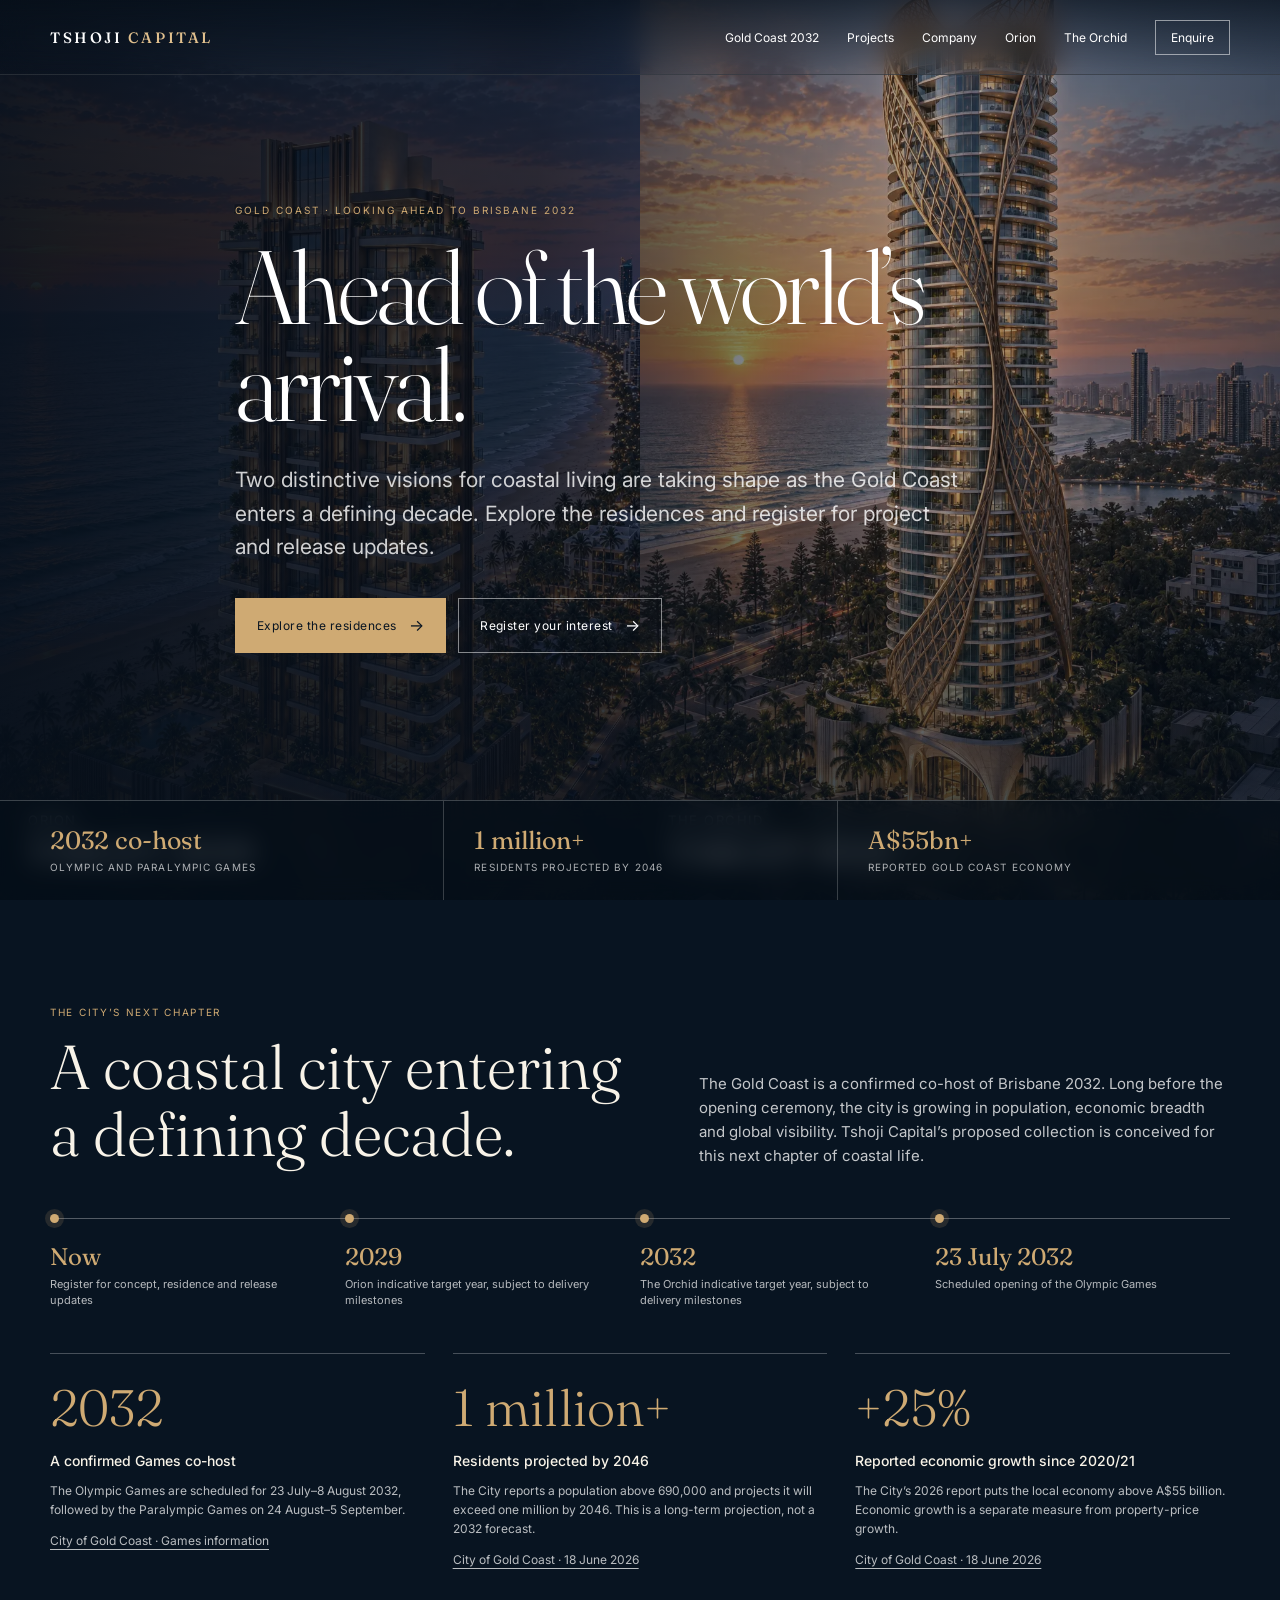
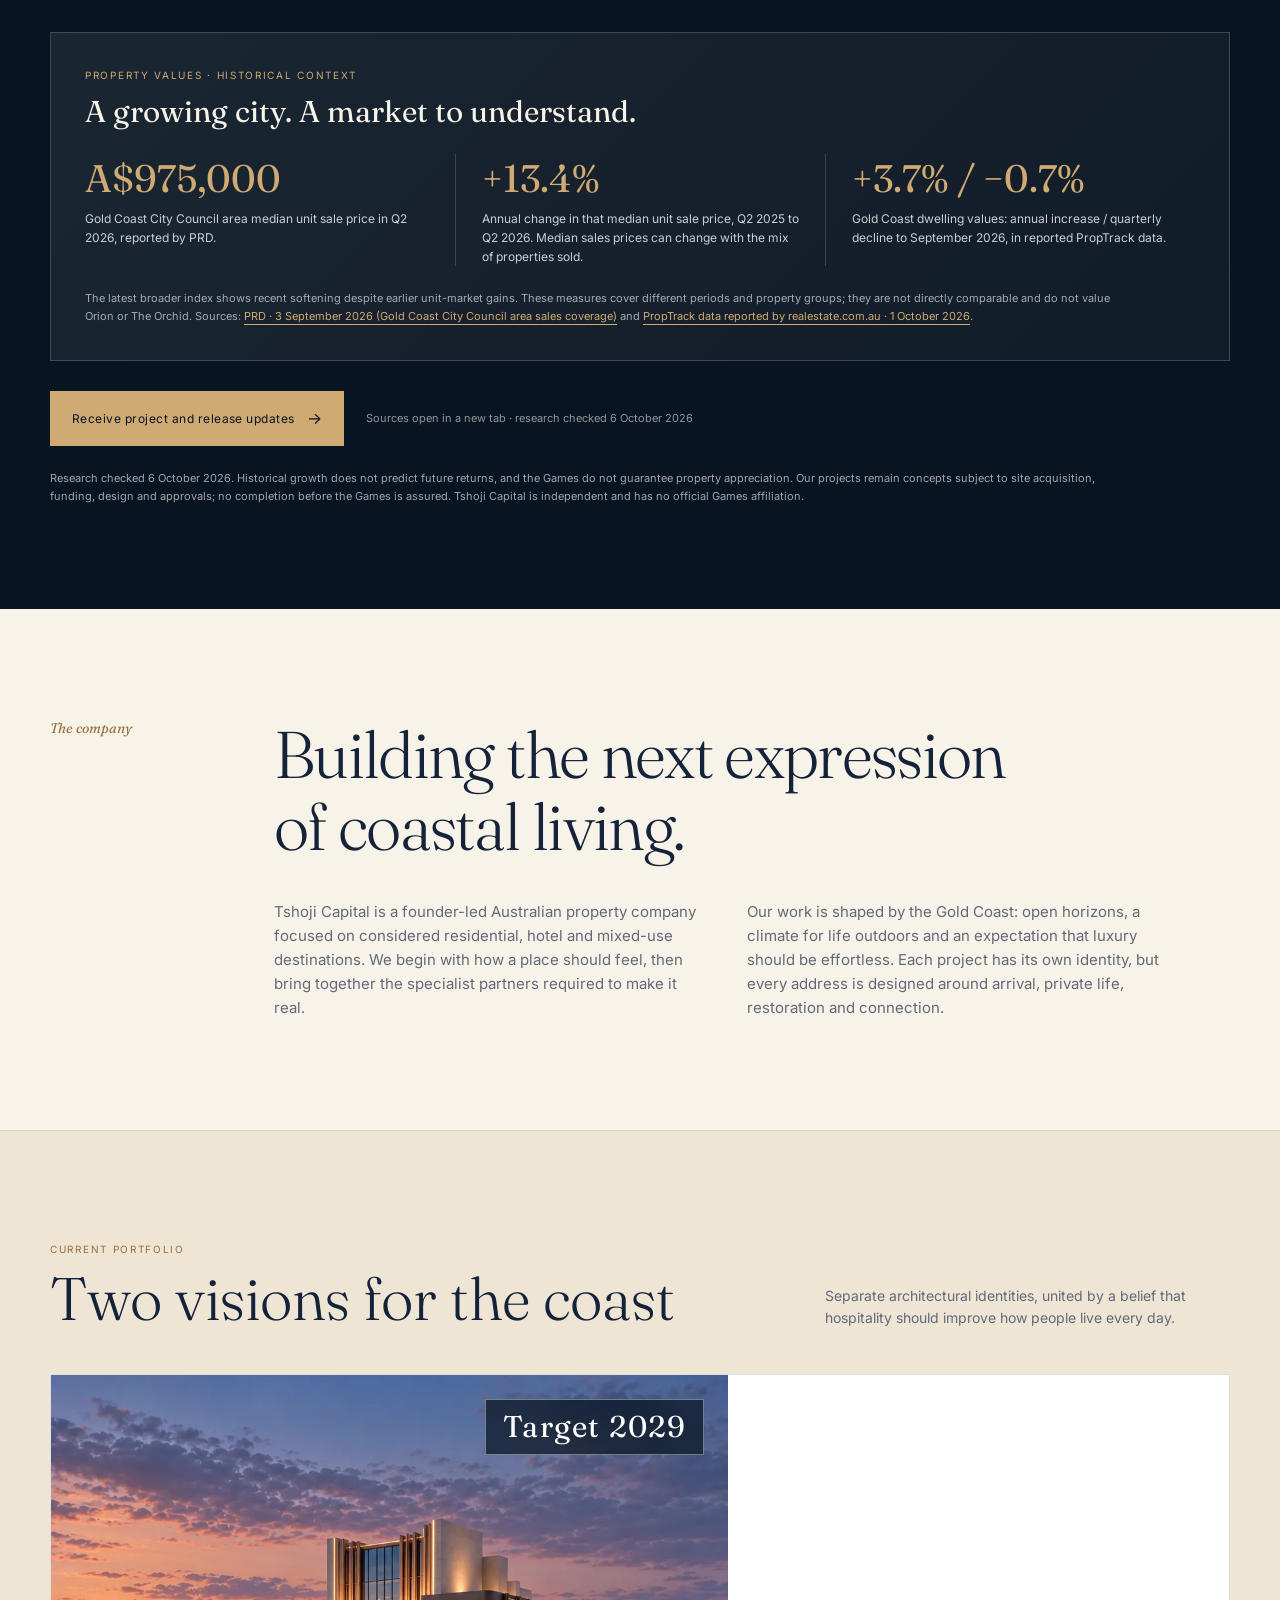
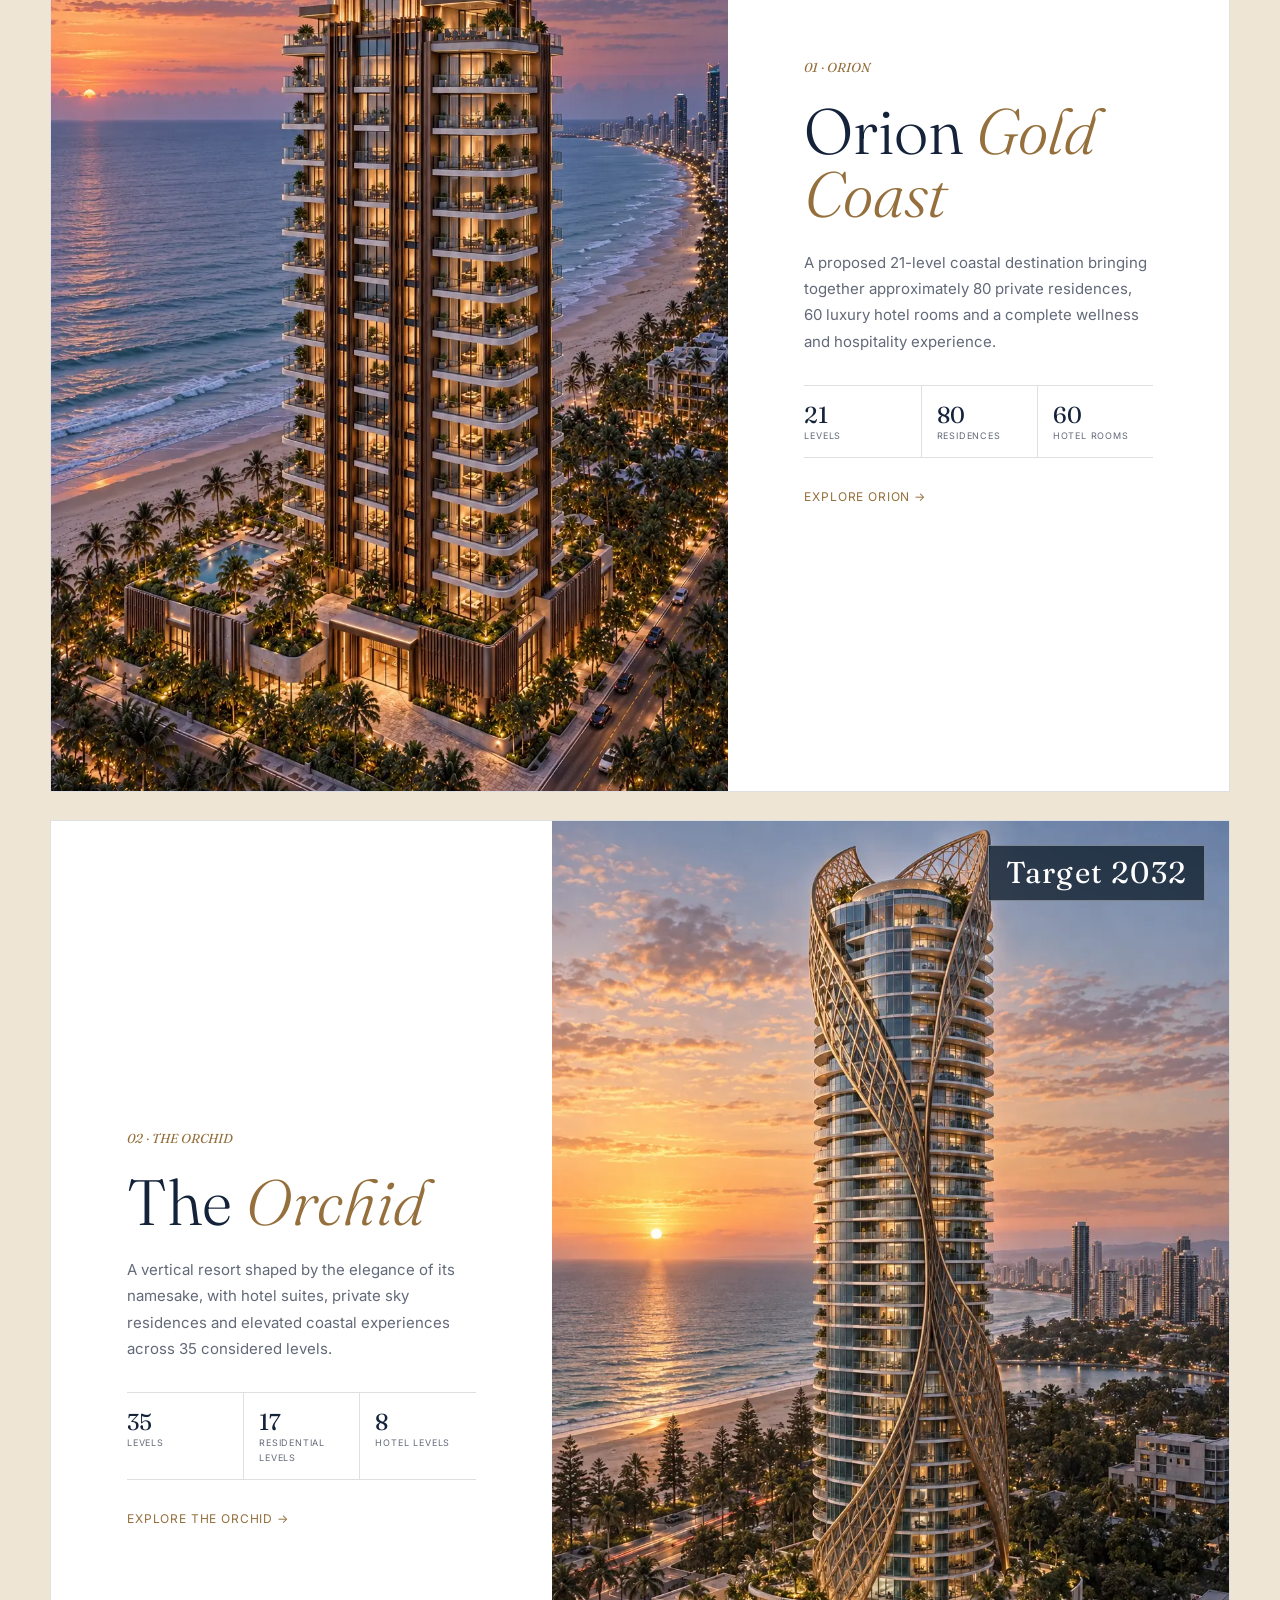
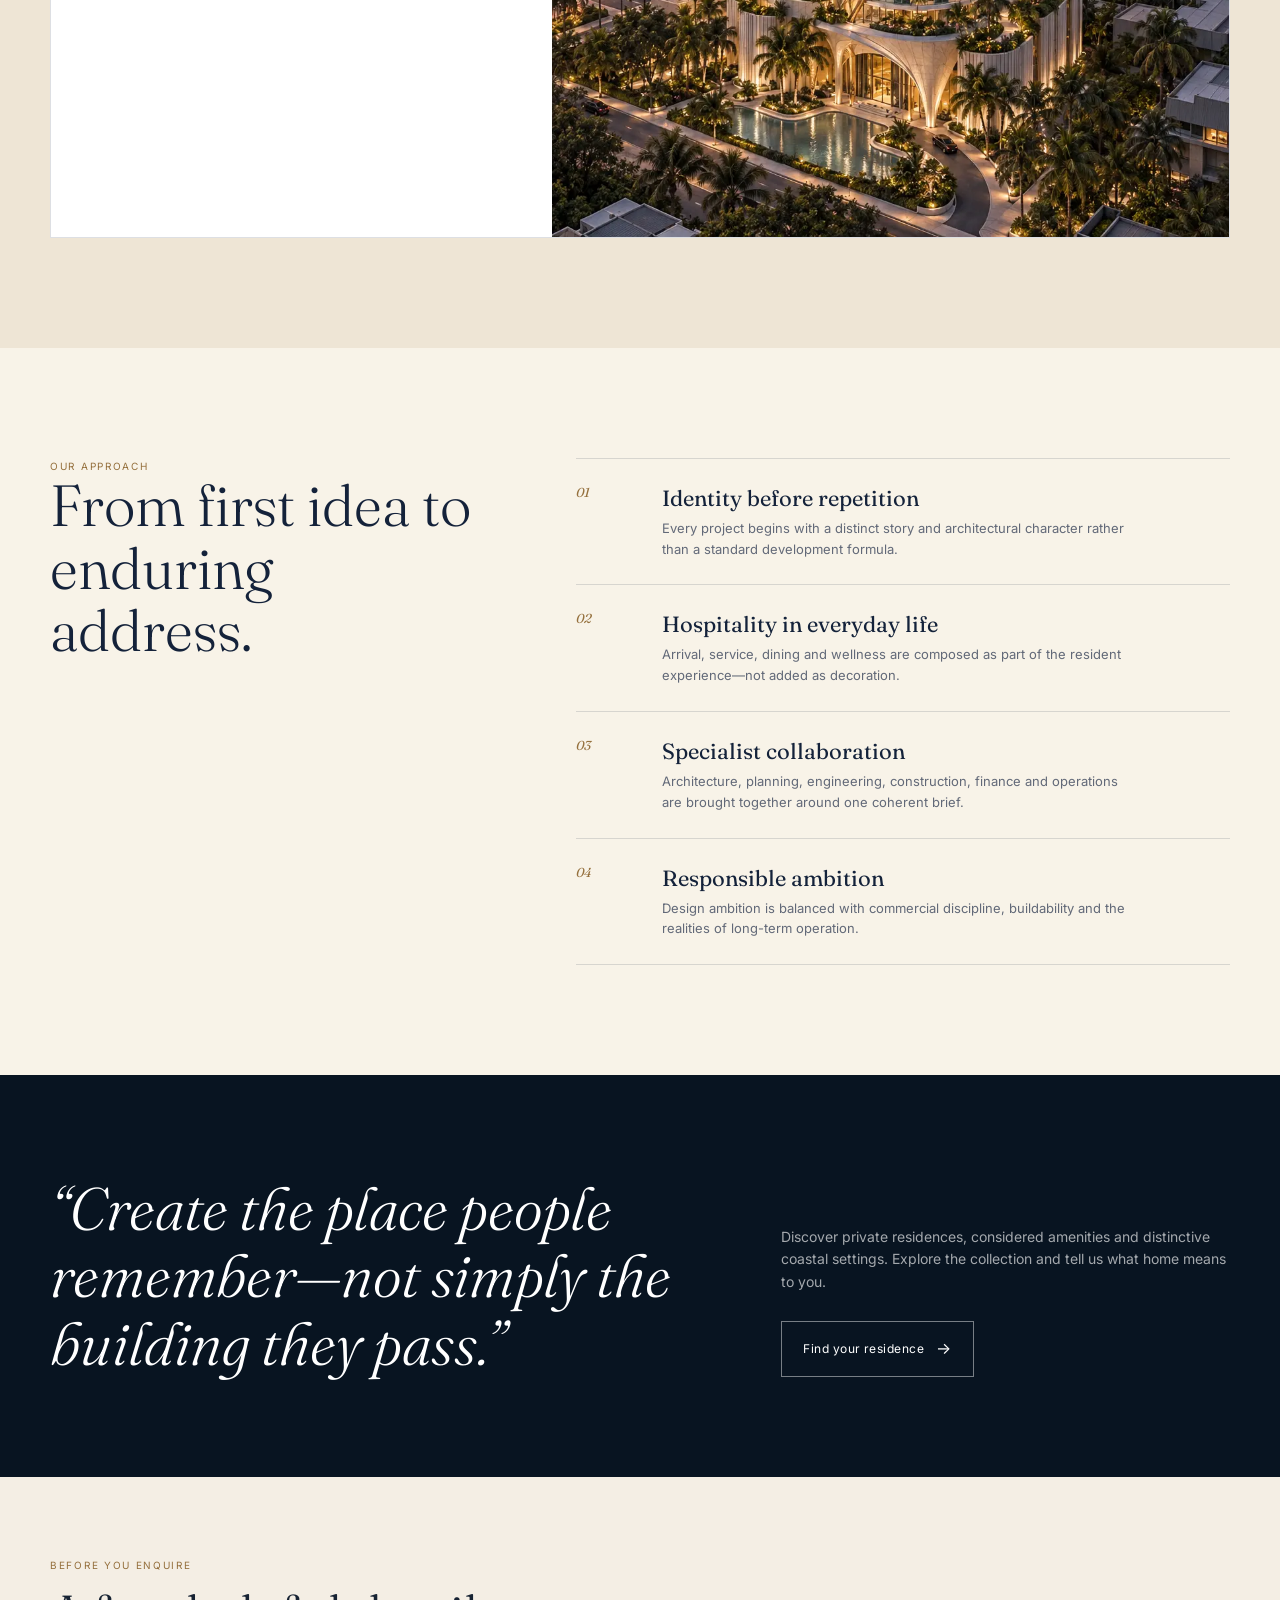
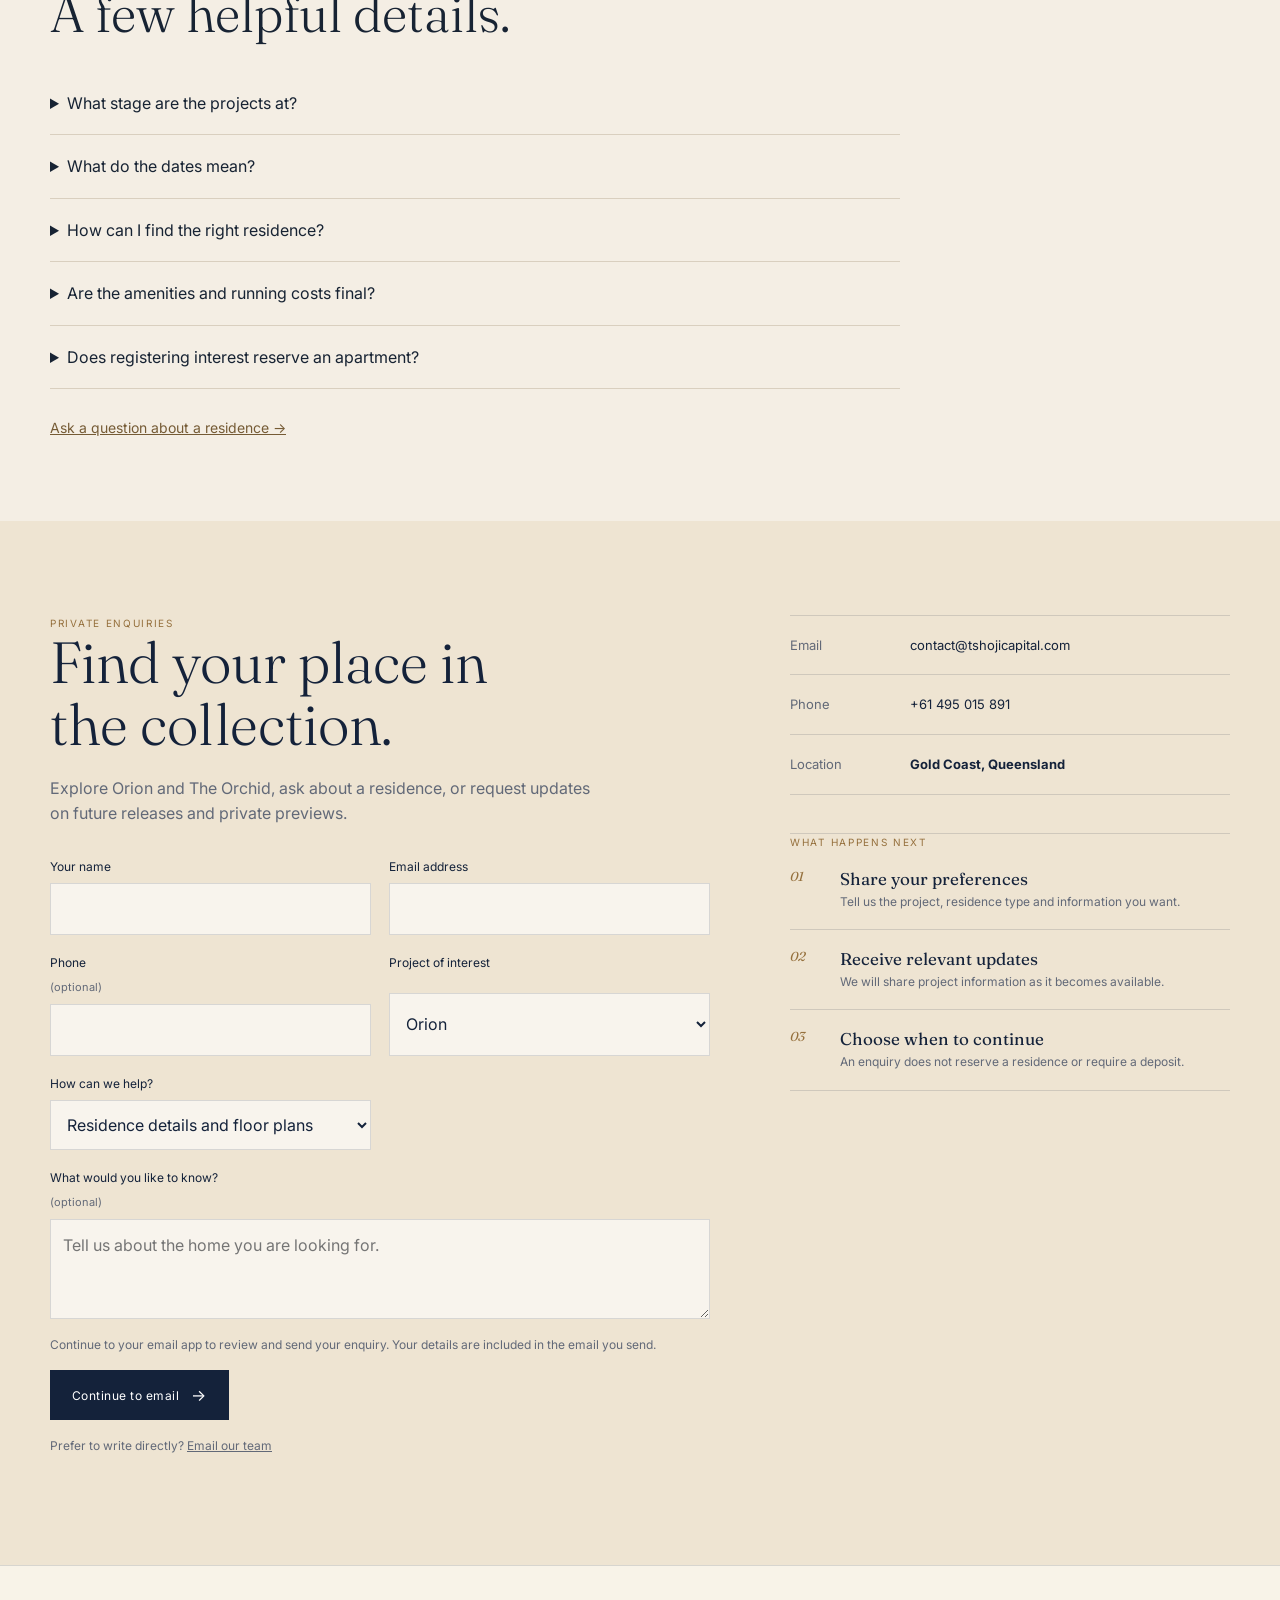
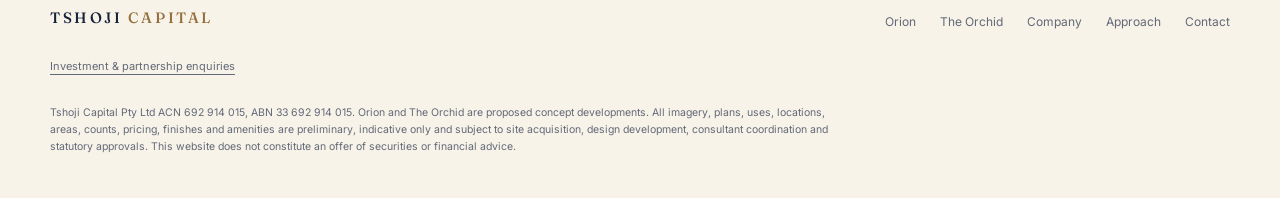
==== commit 2983d197: "Refine 2032 buyer journey and homepage presentation" ====
--- a/index.html
+++ b/index.html
@@ -9,7 +9,7 @@
     :root{--ivory:#f8f3e8;--sand:#eee4d2;--ink:#14223a;--navy:#081421;--muted:#626978;--gold:#95703d;--gold-light:#cfaa73;--line:rgba(20,34,58,.14);--display:'Fraunces',Georgia,serif;--body:'Inter',sans-serif}
     *{box-sizing:border-box;margin:0;padding:0}html{scroll-behavior:smooth}body{background:var(--ivory);color:var(--ink);font-family:var(--body);line-height:1.6;-webkit-font-smoothing:antialiased}img{display:block;width:100%}a{color:inherit}.wrap{width:min(1180px,calc(100% - 48px));margin:auto}
     .nav{position:fixed;inset:0 0 auto;z-index:40;background:rgba(248,243,232,.9);backdrop-filter:blur(14px);border-bottom:1px solid var(--line)}.nav-inner{height:74px;display:flex;align-items:center;justify-content:space-between;gap:28px}.brand{font:500 15px var(--display);letter-spacing:.17em;text-decoration:none}.brand span{color:var(--gold)}.nav-links{display:flex;align-items:center;gap:28px;list-style:none}.nav-links a{font-size:12px;text-decoration:none;color:var(--muted)}.nav-cta{border:1px solid rgba(20,34,58,.3);padding:9px 15px!important;color:var(--ink)!important}
-    .hero{min-height:100vh;background:var(--navy);color:#fff;position:relative;overflow:hidden;display:flex;align-items:center}.hero-media{position:absolute;inset:0;display:grid;grid-template-columns:1fr 1fr}.hero-media figure{position:relative;overflow:hidden}.hero-media img{height:100%;object-fit:cover}.hero-media figure:first-child img{object-position:center 25%}.hero-media::after{content:"";position:absolute;inset:0;background:linear-gradient(90deg,rgba(6,15,26,.92) 0%,rgba(6,15,26,.73) 43%,rgba(6,15,26,.34) 70%,rgba(6,15,26,.52)),linear-gradient(0deg,rgba(6,15,26,.5),transparent 55%)}.hero-copy{position:relative;z-index:2;padding:150px 0 90px;max-width:790px}.eyebrow{text-transform:uppercase;letter-spacing:.2em;font-size:10px;color:var(--gold-light);margin-bottom:20px}h1{font:300 clamp(52px,8.3vw,104px)/.94 var(--display);letter-spacing:-.035em}.hero-copy p{font-size:clamp(16px,2vw,21px);max-width:55ch;color:rgba(255,255,255,.76);margin-top:30px}.hero-actions{display:flex;gap:12px;flex-wrap:wrap;margin-top:34px}.btn{display:inline-flex;align-items:center;gap:12px;text-decoration:none;padding:14px 21px;border:1px solid rgba(255,255,255,.5);font-size:12px;letter-spacing:.04em}.btn.fill{background:var(--gold-light);border-color:var(--gold-light);color:var(--navy)}.btn::after{content:"\2192";font-size:16px}
+    .hero{min-height:100vh;background:var(--navy);color:#fff;position:relative;overflow:hidden;display:flex;align-items:center}.hero-media{position:absolute;inset:0;display:grid;grid-template-columns:1fr 1fr}.hero-media figure{position:relative;overflow:hidden}.hero-media img{height:100%;object-fit:cover}.hero-media figure:first-child img{object-position:center 25%}.hero-media::after{content:"";position:absolute;inset:0;background:linear-gradient(90deg,rgba(6,15,26,.94) 0%,rgba(6,15,26,.76) 42%,rgba(6,15,26,.3) 73%,rgba(6,15,26,.53)),linear-gradient(0deg,rgba(6,15,26,.78),transparent 48%)}.hero-copy{position:relative;z-index:2;padding:140px 0 185px;max-width:810px}.eyebrow{text-transform:uppercase;letter-spacing:.2em;font-size:10px;color:var(--gold-light);margin-bottom:20px}h1{font:300 clamp(52px,8.3vw,104px)/.94 var(--display);letter-spacing:-.035em}.hero-copy p{font-size:clamp(16px,2vw,21px);max-width:56ch;color:rgba(255,255,255,.8);margin-top:30px}.hero-actions{display:flex;gap:12px;flex-wrap:wrap;margin-top:34px}.btn{display:inline-flex;align-items:center;gap:12px;text-decoration:none;padding:14px 21px;border:1px solid rgba(255,255,255,.5);font-size:12px;letter-spacing:.04em;transition:background .25s ease,border-color .25s ease,color .25s ease}.btn:hover{background:#fff;color:var(--navy);border-color:#fff}.btn.fill{background:var(--gold-light);border-color:var(--gold-light);color:var(--navy)}.btn.fill:hover{background:#e1c08e;border-color:#e1c08e}.btn::after{content:"\2192";font-size:16px}.hero-proof{position:absolute;z-index:3;inset:auto 0 0;border-top:1px solid rgba(255,255,255,.22);background:rgba(5,14,24,.72);backdrop-filter:blur(12px)}.hero-proof-grid{display:grid;grid-template-columns:repeat(3,1fr)}.hero-proof-item{padding:24px 30px 25px 0}.hero-proof-item+ .hero-proof-item{border-left:1px solid rgba(255,255,255,.2);padding-left:30px}.hero-proof-item strong{display:block;font:400 25px var(--display);color:var(--gold-light)}.hero-proof-item span{display:block;font-size:10px;letter-spacing:.11em;text-transform:uppercase;color:rgba(255,255,255,.67);margin-top:4px}
     .manifesto{padding:110px 0;border-bottom:1px solid var(--line)}.manifesto-grid{display:grid;grid-template-columns:170px 1fr;gap:54px}.manifesto-mark{font:italic 14px var(--display);color:var(--gold)}.manifesto h2{font:300 clamp(38px,5.6vw,66px)/1.08 var(--display);letter-spacing:-.025em;max-width:19ch}.manifesto-copy{display:grid;grid-template-columns:1fr 1fr;gap:46px;margin-top:38px;max-width:900px}.manifesto-copy p{font-size:15px;color:var(--muted)}
     .portfolio{padding:110px 0;background:#eee5d5}.section-top{display:flex;align-items:end;justify-content:space-between;gap:30px;margin-bottom:44px}.kicker{color:var(--gold);font-size:10px;letter-spacing:.17em;text-transform:uppercase}.section-top h2{font:300 clamp(38px,5vw,60px)/1.05 var(--display);margin-top:10px}.section-top p{color:var(--muted);max-width:45ch;font-size:14px}.project-list{display:grid;gap:28px}.project-card{display:grid;grid-template-columns:1.15fr .85fr;min-height:600px;background:#fff;text-decoration:none;overflow:hidden;border:1px solid var(--line)}.project-card:nth-child(even){grid-template-columns:.85fr 1.15fr}.project-card:nth-child(even) .project-image{order:2}.project-image{position:relative;overflow:hidden}.project-image img{height:100%;object-fit:cover;transition:transform .8s cubic-bezier(.2,.8,.2,1)}.project-card:hover .project-image img{transform:scale(1.025)}.project-copy{padding:clamp(42px,6vw,76px);display:flex;flex-direction:column;justify-content:center;align-items:flex-start}.project-number{font:italic 13px var(--display);color:var(--gold);margin-bottom:25px}.project-copy h3{font:300 clamp(44px,5vw,68px)/.98 var(--display)}.project-copy h3 em{color:var(--gold);font-weight:300}.project-copy>p{color:var(--muted);font-size:15px;line-height:1.75;margin:24px 0 30px;max-width:42ch}.project-meta{width:100%;display:grid;grid-template-columns:repeat(3,1fr);border-top:1px solid var(--line);border-bottom:1px solid var(--line);margin-bottom:29px}.project-meta div{padding:15px 10px 14px 0}.project-meta div+div{border-left:1px solid var(--line);padding-left:15px}.project-meta strong{display:block;font:400 23px var(--display)}.project-meta span{display:block;font-size:9px;color:var(--muted);letter-spacing:.09em;text-transform:uppercase}.explore{font-size:12px;letter-spacing:.07em;text-transform:uppercase;color:var(--gold)}.explore::after{content:" \2192"}
     .approach{padding:110px 0}.approach-grid{display:grid;grid-template-columns:.8fr 1.2fr;gap:90px;align-items:start}.approach h2{font:300 clamp(38px,5vw,58px)/1.08 var(--display)}.principles{border-top:1px solid var(--line)}.principle{display:grid;grid-template-columns:64px 1fr;gap:22px;padding:25px 0;border-bottom:1px solid var(--line)}.principle span{font:italic 13px var(--display);color:var(--gold)}.principle h3{font:400 22px var(--display);margin-bottom:6px}.principle p{font-size:13px;color:var(--muted);max-width:58ch}
@@ -19,19 +19,21 @@
     @media(max-width:900px){.nav-links li:not(:last-child){display:none}.hero-media{grid-template-columns:1fr}.hero-media figure+figure{display:none}.manifesto-grid,.approach-grid,.statement-inner,.contact-grid{grid-template-columns:1fr}.project-card,.project-card:nth-child(even){grid-template-columns:1fr}.project-card:nth-child(even) .project-image{order:0}.project-image{min-height:560px}.approach-grid,.statement-inner,.contact-grid{gap:48px}}
     @media(max-width:620px){.wrap{width:min(100% - 34px,1180px)}.nav-inner{height:64px}.hero-media::after{background:linear-gradient(90deg,rgba(6,15,26,.85),rgba(6,15,26,.35)),linear-gradient(0deg,rgba(6,15,26,.58),transparent 60%)}.manifesto,.portfolio,.approach{padding:78px 0}.manifesto-grid{grid-template-columns:1fr;gap:18px}.manifesto-copy{grid-template-columns:1fr;gap:18px}.section-top{display:block}.section-top p{margin-top:18px}.project-image{min-height:430px}.project-copy{padding:44px 24px}.project-meta strong{font-size:20px}.statement{padding:76px 0}.footer-row{flex-direction:column}}
 
-    .city-outlook{padding:90px 0;background:var(--navy);color:var(--ivory);scroll-margin-top:90px}.outlook-intro{display:grid;grid-template-columns:1.1fr 1fr;gap:65px;align-items:end}.city-outlook h2{font:300 clamp(38px,5vw,62px)/1.08 var(--display);margin-top:14px;max-width:19ch}.outlook-intro p{color:rgba(255,255,255,.76);font-size:15px}.city-stats{display:grid;grid-template-columns:repeat(3,1fr);gap:28px;margin:44px 0 34px}.city-stat{padding:26px 0;border-top:1px solid rgba(255,255,255,.25)}.city-stat strong{display:block;font:300 clamp(38px,4vw,56px)/1.1 var(--display);color:var(--gold-light)}.city-stat h3{font-size:14px;font-weight:500;margin:14px 0 8px}.city-stat p,.city-stat a{font-size:12px;color:rgba(255,255,255,.72)}.city-stat a{display:inline-block;margin-top:12px;text-underline-offset:4px}.market-panel{background:rgba(255,255,255,.055);border:1px solid rgba(255,255,255,.18);padding:30px}.market-panel h3{font:400 27px var(--display);margin:10px 0 22px}.market-grid{display:grid;grid-template-columns:repeat(3,1fr);gap:26px}.market-grid strong{display:block;font:400 36px var(--display);color:var(--gold-light)}.market-grid p{font-size:13px;color:rgba(255,255,255,.78)}.market-context,.outlook-note{font-size:12px;color:rgba(255,255,255,.72);margin-top:24px}.market-panel a{color:var(--gold-light);text-underline-offset:4px}.outlook-cta{margin-top:28px}.outlook-note a{color:inherit}.city-outlook .kicker{color:var(--gold-light)}
-    @media(max-width:760px){.outlook-intro{grid-template-columns:1fr;gap:25px}.city-stats,.market-grid{grid-template-columns:1fr;gap:14px}.city-stat{padding:20px 0}.market-panel{padding:24px}.city-outlook{padding:65px 0}.hero-copy h1{font-size:clamp(48px,9vw,80px)}}
+    .city-outlook{padding:104px 0;background:var(--navy);color:var(--ivory);scroll-margin-top:90px}.outlook-intro{display:grid;grid-template-columns:1.1fr 1fr;gap:65px;align-items:end}.city-outlook h2{font:300 clamp(38px,5vw,62px)/1.08 var(--display);margin-top:14px;max-width:17ch}.outlook-intro p{color:rgba(255,255,255,.76);font-size:15px}.outlook-timeline{display:grid;grid-template-columns:repeat(4,1fr);margin:50px 0 44px;border-top:1px solid rgba(255,255,255,.3)}.timeline-point{position:relative;padding:23px 24px 0 0}.timeline-point::before{content:"";position:absolute;left:0;top:-5px;width:9px;height:9px;border-radius:50%;background:var(--gold-light);box-shadow:0 0 0 5px rgba(207,170,115,.15)}.timeline-point strong{display:block;font:400 24px var(--display);color:var(--gold-light)}.timeline-point span{display:block;margin-top:5px;color:rgba(255,255,255,.7);font-size:11px;line-height:1.5}.city-stats{display:grid;grid-template-columns:repeat(3,1fr);gap:28px;margin:0 0 34px}.city-stat{padding:26px 0;border-top:1px solid rgba(255,255,255,.25)}.city-stat strong{display:block;font:300 clamp(38px,4vw,56px)/1.1 var(--display);color:var(--gold-light)}.city-stat h3{font-size:14px;font-weight:500;margin:14px 0 8px}.city-stat p,.city-stat a{font-size:12px;color:rgba(255,255,255,.72)}.city-stat a{display:inline-block;margin-top:12px;text-underline-offset:4px}.market-panel{background:linear-gradient(135deg,rgba(255,255,255,.075),rgba(255,255,255,.035));border:1px solid rgba(255,255,255,.18);padding:34px}.market-panel h3{font:400 30px var(--display);margin:10px 0 24px}.market-grid{display:grid;grid-template-columns:repeat(3,1fr);gap:0}.market-grid>div{padding-right:26px}.market-grid>div+div{padding-left:26px;border-left:1px solid rgba(255,255,255,.16)}.market-grid strong{display:block;font:400 clamp(28px,3vw,39px) var(--display);color:var(--gold-light);white-space:nowrap}.market-grid p{font-size:12px;color:rgba(255,255,255,.78);margin-top:7px}.market-context,.outlook-note{font-size:11px;color:rgba(255,255,255,.62);margin-top:24px;max-width:1050px}.market-panel a{color:var(--gold-light);text-underline-offset:4px}.outlook-cta{display:flex;align-items:center;gap:22px;flex-wrap:wrap;margin-top:30px}.outlook-cta span{font-size:11px;color:rgba(255,255,255,.55)}.outlook-note a{color:inherit}.city-outlook .kicker{color:var(--gold-light)}.enquiry-steps{margin-top:38px;border-top:1px solid var(--line)}.enquiry-step{display:grid;grid-template-columns:34px 1fr;gap:16px;padding:18px 0;border-bottom:1px solid var(--line)}.enquiry-step>span{font:italic 13px var(--display);color:var(--gold)}.enquiry-step strong{display:block;font:400 17px var(--display)}.enquiry-step p{font-size:12px;margin:3px 0 0;color:var(--muted)}
+    @media(max-width:900px){.hero-proof-grid{grid-template-columns:1fr 1fr}.hero-proof-item:last-child{display:none}.outlook-timeline{grid-template-columns:repeat(2,1fr);row-gap:28px}.market-grid{grid-template-columns:1fr}.market-grid>div{padding:0 0 20px}.market-grid>div+div{padding:20px 0;border-left:0;border-top:1px solid rgba(255,255,255,.16)}}
+    @media(max-width:760px){.outlook-intro{grid-template-columns:1fr;gap:25px}.city-stats{grid-template-columns:1fr;gap:14px}.city-stat{padding:20px 0}.market-panel{padding:24px}.city-outlook{padding:72px 0}.hero-copy{padding:120px 0 200px}.hero-copy h1{font-size:clamp(48px,13vw,80px)}.hero-proof-item{padding:17px 14px 18px 0}.hero-proof-item+ .hero-proof-item{padding-left:14px}.hero-proof-item strong{font-size:19px}.hero-proof-item span{font-size:8px}.outlook-timeline{margin-top:38px}.timeline-point{padding-right:14px}}
   </style>
   <link rel="stylesheet" href="assets/site-enhancements.css">
 </head>
 <body>
   <a class="skip-link" href="#main-content">Skip to content</a>
-  <nav class="nav"><div class="wrap nav-inner"><a class="brand" href="index.html">TSHOJI <span>CAPITAL</span></a><ul class="nav-links"><li><a href="#portfolio">Projects</a></li><li><a href="#approach">Approach</a></li><li><a href="#company">Company</a></li><li><a href="orion.html">Orion</a></li><li><a href="the-orchid.html">The Orchid</a></li><li><a class="nav-cta" href="#contact">Contact</a></li></ul></div></nav>
+  <nav class="nav"><div class="wrap nav-inner"><a class="brand" href="index.html">TSHOJI <span>CAPITAL</span></a><ul class="nav-links"><li><a href="#gold-coast-2032">Gold Coast 2032</a></li><li><a href="#portfolio">Projects</a></li><li><a href="#company">Company</a></li><li><a href="orion.html">Orion</a></li><li><a href="the-orchid.html">The Orchid</a></li><li><a class="nav-cta" href="#contact">Enquire</a></li></ul></div></nav>
   <main id="main-content">
-  <header class="hero"><div class="hero-media"><figure><img src="assets/orion/orion-exterior-hero.webp" alt="Orion rising beside the Gold Coast at sunset"><figcaption class="image-year">Orion <span>Target 2029</span></figcaption></figure><figure><img src="assets/orchid/exterior-sunset.webp" alt="The Orchid on the Gold Coast"><figcaption class="image-year">The Orchid <span>Target 2032</span></figcaption></figure></div><div class="wrap hero-copy"><div class="eyebrow">Gold Coast · Looking ahead to Brisbane 2032</div><h1>Ahead of the world’s arrival.</h1><p>Discover a new vision for coastal living ahead of the 2032 Olympic and Paralympic Games. Explore Orion and The Orchid, and register early for updates on our proposed residences.</p><div class="hero-actions"><a class="btn fill" href="#contact">Register your interest</a><a class="btn" href="#gold-coast-2032">Why the Gold Coast, why now</a></div></div></header>
+  <header class="hero"><div class="hero-media"><figure><img src="assets/orion/orion-exterior-hero.webp" alt="Orion rising beside the Gold Coast at sunset"><figcaption class="image-year">Orion <span>Target 2029</span></figcaption></figure><figure><img src="assets/orchid/exterior-sunset.webp" alt="The Orchid on the Gold Coast"><figcaption class="image-year">The Orchid <span>Target 2032</span></figcaption></figure></div><div class="wrap hero-copy"><div class="eyebrow">Gold Coast · Looking ahead to Brisbane 2032</div><h1>Ahead of the world’s arrival.</h1><p>Two distinctive visions for coastal living are taking shape as the Gold Coast enters a defining decade. Explore the residences and register for project and release updates.</p><div class="hero-actions"><a class="btn fill" href="#portfolio">Explore the residences</a><a class="btn" href="#contact">Register your interest</a></div></div><div class="hero-proof" aria-label="Gold Coast outlook"><div class="wrap hero-proof-grid"><div class="hero-proof-item"><strong>2032 co-host</strong><span>Olympic and Paralympic Games</span></div><div class="hero-proof-item"><strong>1 million+</strong><span>Residents projected by 2046</span></div><div class="hero-proof-item"><strong>A$55bn+</strong><span>Reported Gold Coast economy</span></div></div></div></header>
 
   <section id="gold-coast-2032" class="city-outlook" aria-labelledby="outlook-title"><div class="wrap">
-    <div class="outlook-intro"><div><div class="kicker">The city’s next chapter</div><h2 id="outlook-title">Explore the coast before its global moment.</h2></div><p>The Gold Coast is a co-host of Brisbane 2032. Its appeal extends beyond the Games: a growing population, a broader economy and a coastal lifestyle worth making your own. Register now to follow our projects as their designs and release plans develop.</p></div>
+    <div class="outlook-intro"><div><div class="kicker">The city’s next chapter</div><h2 id="outlook-title">A coastal city entering a defining decade.</h2></div><p>The Gold Coast is a confirmed co-host of Brisbane 2032. Long before the opening ceremony, the city is growing in population, economic breadth and global visibility. Tshoji Capital’s proposed collection is conceived for this next chapter of coastal life.</p></div>
+    <div class="outlook-timeline" aria-label="Indicative project and Games timeline"><div class="timeline-point"><strong>Now</strong><span>Register for concept, residence and release updates</span></div><div class="timeline-point"><strong>2029</strong><span>Orion indicative target year, subject to delivery milestones</span></div><div class="timeline-point"><strong>2032</strong><span>The Orchid indicative target year, subject to delivery milestones</span></div><div class="timeline-point"><strong>23 July 2032</strong><span>Scheduled opening of the Olympic Games</span></div></div>
     <div class="city-stats">
       <article class="city-stat"><strong>2032</strong><h3>A confirmed Games co-host</h3><p>The Olympic Games are scheduled for 23 July–8 August 2032, followed by the Paralympic Games on 24 August–5 September.</p><a href="https://www.goldcoast.qld.gov.au/Invest-do-business/Olympic-and-Paralympic-Games-Brisbane-2032" target="_blank" rel="noopener noreferrer">City of Gold Coast · Games information</a></article>
       <article class="city-stat"><strong>1 million+</strong><h3>Residents projected by 2046</h3><p>The City reports a population above 690,000 and projects it will exceed one million by 2046. This is a long-term projection, not a 2032 forecast.</p><a href="https://www.goldcoast.qld.gov.au/Council/City-news/State-of-the-City-2026" target="_blank" rel="noopener noreferrer">City of Gold Coast · 18 June 2026</a></article>
@@ -42,7 +44,7 @@
       <div><strong>+13.4%</strong><p>Annual change in that median unit sale price, Q2 2025 to Q2 2026. Median sales prices can change with the mix of properties sold.</p></div>
       <div><strong>+3.7% / −0.7%</strong><p>Gold Coast dwelling values: annual increase / quarterly decline to September 2026, in reported PropTrack data.</p></div>
     </div><p class="market-context">The latest broader index shows recent softening despite earlier unit-market gains. These measures cover different periods and property groups; they are not directly comparable and do not value Orion or The Orchid. Sources: <a href="https://www.prd.com.au/coolangatta/research-hub/article/coolangatta-market-update-2nd-half-2026/" target="_blank" rel="noopener noreferrer">PRD · 3 September 2026 (Gold Coast City Council area sales coverage)</a> and <a href="https://www.realestate.com.au/news/slowing-isnt-crashing-gold-coast-home-prices-drop-further/" target="_blank" rel="noopener noreferrer">PropTrack data reported by realestate.com.au · 1 October 2026</a>.</p></div>
-    <div class="outlook-cta"><a class="btn fill" href="#contact">Receive project and release updates</a></div>
+    <div class="outlook-cta"><a class="btn fill" href="#contact">Receive project and release updates</a><span>Sources open in a new tab · research checked 6 October 2026</span></div>
     <p class="outlook-note">Research checked 6 October 2026. Historical growth does not predict future returns, and the Games do not guarantee property appreciation. Our projects remain concepts subject to site acquisition, funding, design and approvals; no completion before the Games is assured. Tshoji Capital is independent and has no official Games affiliation.</p>
   </div></section>
   <section id="company" class="manifesto"><div class="wrap manifesto-grid reveal"><div class="manifesto-mark">The company</div><div><h2>Building the next expression of coastal living.</h2><div class="manifesto-copy"><p>Tshoji Capital is a founder-led Australian property company focused on considered residential, hotel and mixed-use destinations. We begin with how a place should feel, then bring together the specialist partners required to make it real.</p><p>Our work is shaped by the Gold Coast: open horizons, a climate for life outdoors and an expectation that luxury should be effortless. Each project has its own identity, but every address is designed around arrival, private life, restoration and connection.</p></div></div></div></section>
@@ -50,7 +52,7 @@
   <section id="approach" class="approach"><div class="wrap approach-grid reveal"><div><div class="kicker">Our approach</div><h2>From first idea to enduring address.</h2></div><div class="principles"><article class="principle"><span>01</span><div><h3>Identity before repetition</h3><p>Every project begins with a distinct story and architectural character rather than a standard development formula.</p></div></article><article class="principle"><span>02</span><div><h3>Hospitality in everyday life</h3><p>Arrival, service, dining and wellness are composed as part of the resident experience—not added as decoration.</p></div></article><article class="principle"><span>03</span><div><h3>Specialist collaboration</h3><p>Architecture, planning, engineering, construction, finance and operations are brought together around one coherent brief.</p></div></article><article class="principle"><span>04</span><div><h3>Responsible ambition</h3><p>Design ambition is balanced with commercial discipline, buildability and the realities of long-term operation.</p></div></article></div></div></section>
   <section class="statement"><div class="wrap statement-inner reveal"><blockquote>“Create the place people remember—not simply the building they pass.”</blockquote><div><p>Discover private residences, considered amenities and distinctive coastal settings. Explore the collection and tell us what home means to you.</p><a class="btn" href="#contact">Find your residence</a></div></div></section>
   <section class="buyer-faq" id="buyer-questions"><div class="wrap"><div class="kicker">Before you enquire</div><h2>A few helpful details.</h2><div class="faq-list"><details><summary>What stage are the projects at?</summary><p>Orion and The Orchid are proposed concept developments. The designs are being developed and remain subject to site acquisition, consultant coordination and statutory approvals.</p></details><details><summary>What do the dates mean?</summary><p>Orion is targeting 2029 and The Orchid 2032. These are indicative target years, not guaranteed completion or move-in dates. Enquire for the latest project status before making any plans.</p></details><details><summary>How can I find the right residence?</summary><p>Explore the residence renders and concept floor plans, then tell us your preferred bedroom count and layout. You can request indicative pricing, further plan information and release updates through the enquiry form.</p></details><details><summary>Are the amenities and running costs final?</summary><p>The amenities shown are proposed. Access arrangements, service charges, body corporate levies and operating details are not finalised. Ask for the latest information on the residence you are considering.</p></details><details><summary>Does registering interest reserve an apartment?</summary><p>No. An enquiry is an expression of interest only; it does not reserve a residence, require a deposit or create a purchase contract.</p></details></div><a class="faq-link" href="#contact">Ask a question about a residence &rarr;</a></div></section>
-  <section id="contact" class="contact"><div class="wrap contact-grid reveal"><div><div class="kicker">Private enquiries</div><h2>Find your place in the collection.</h2><p>Explore Orion and The Orchid, ask about a residence, or request updates on future releases and private previews.</p><form class="buyer-enquiry" data-project="The collection" action="mailto:contact@tshojicapital.com" method="get"><div class="enquiry-fields"><label>Your name<input name="name" autocomplete="name" maxlength="100" required></label><label>Email address<input name="email" type="email" autocomplete="email" maxlength="254" required></label><label>Phone <span>(optional)</span><input name="phone" type="tel" autocomplete="tel" maxlength="40"></label><label>Project of interest<select name="interest"><option>Orion</option><option>The Orchid</option><option>Help me choose</option></select></label><label>How can we help?<select name="request"><option>Residence details and floor plans</option><option>Indicative pricing</option><option>Project and release updates</option><option>Amenities and services</option><option>Arrange a conversation</option></select></label><label class="enquiry-message">What would you like to know? <span>(optional)</span><textarea name="message" rows="3" maxlength="1500" placeholder="Tell us about the home you are looking for."></textarea></label></div><p class="enquiry-help">Continue to your email app to review and send your enquiry. Your details are included in the email you send.</p><button class="btn enquiry-submit" type="submit">Continue to email</button><p class="enquiry-status" role="status" aria-live="polite"></p><p class="enquiry-direct">Prefer to write directly? <a href="mailto:contact@tshojicapital.com?subject=The%20collection%20residence%20enquiry">Email our team</a></p></form></div><div class="contact-details"><div class="contact-row"><span>Email</span><a href="mailto:contact@tshojicapital.com">contact@tshojicapital.com</a></div><div class="contact-row"><span>Phone</span><a href="tel:+61495015891">+61 495 015 891</a></div><div class="contact-row"><span>Location</span><strong>Gold Coast, Queensland</strong></div></div></div></section>
+  <section id="contact" class="contact"><div class="wrap contact-grid reveal"><div><div class="kicker">Private enquiries</div><h2>Find your place in the collection.</h2><p>Explore Orion and The Orchid, ask about a residence, or request updates on future releases and private previews.</p><form class="buyer-enquiry" data-project="The collection" action="mailto:contact@tshojicapital.com" method="get"><div class="enquiry-fields"><label>Your name<input name="name" autocomplete="name" maxlength="100" required></label><label>Email address<input name="email" type="email" autocomplete="email" maxlength="254" required></label><label>Phone <span>(optional)</span><input name="phone" type="tel" autocomplete="tel" maxlength="40"></label><label>Project of interest<select name="interest"><option>Orion</option><option>The Orchid</option><option>Help me choose</option></select></label><label>How can we help?<select name="request"><option>Residence details and floor plans</option><option>Indicative pricing</option><option>Project and release updates</option><option>Amenities and services</option><option>Arrange a conversation</option></select></label><label class="enquiry-message">What would you like to know? <span>(optional)</span><textarea name="message" rows="3" maxlength="1500" placeholder="Tell us about the home you are looking for."></textarea></label></div><p class="enquiry-help">Continue to your email app to review and send your enquiry. Your details are included in the email you send.</p><button class="btn enquiry-submit" type="submit">Continue to email</button><p class="enquiry-status" role="status" aria-live="polite"></p><p class="enquiry-direct">Prefer to write directly? <a href="mailto:contact@tshojicapital.com?subject=The%20collection%20residence%20enquiry">Email our team</a></p></form></div><div><div class="contact-details"><div class="contact-row"><span>Email</span><a href="mailto:contact@tshojicapital.com">contact@tshojicapital.com</a></div><div class="contact-row"><span>Phone</span><a href="tel:+61495015891">+61 495 015 891</a></div><div class="contact-row"><span>Location</span><strong>Gold Coast, Queensland</strong></div></div><div class="enquiry-steps"><div class="kicker">What happens next</div><div class="enquiry-step"><span>01</span><div><strong>Share your preferences</strong><p>Tell us the project, residence type and information you want.</p></div></div><div class="enquiry-step"><span>02</span><div><strong>Receive relevant updates</strong><p>We will share project information as it becomes available.</p></div></div><div class="enquiry-step"><span>03</span><div><strong>Choose when to continue</strong><p>An enquiry does not reserve a residence or require a deposit.</p></div></div></div></div></div></section>
   </main>
   <footer><div class="wrap"><div class="footer-row"><a class="brand" href="index.html">TSHOJI <span>CAPITAL</span></a><ul class="footer-nav"><li><a href="orion.html">Orion</a></li><li><a href="the-orchid.html">The Orchid</a></li><li><a href="#company">Company</a></li><li><a href="#approach">Approach</a></li><li><a href="#contact">Contact</a></li></ul></div><a class="partner-enquiry" href="mailto:contact@tshojicapital.com?subject=Investment%20%26%20partnership%20enquiry&amp;body=Please%20contact%20me%20to%20discuss%20investment%20or%20partnership%20opportunities.%0A%0AName%3A%0ACompany%3A%0APhone%3A%0AProject%20of%20interest%3A">Investment &amp; partnership enquiries</a><p class="legal">Tshoji Capital Pty Ltd ACN 692 914 015, ABN 33 692 914 015. Orion and The Orchid are proposed concept developments. All imagery, plans, uses, locations, areas, counts, pricing, finishes and amenities are preliminary, indicative only and subject to site acquisition, design development, consultant coordination and statutory approvals. This website does not constitute an offer of securities or financial advice.</p></div></footer>
   <script>(function(){var n=document.querySelectorAll('.reveal');if(!('IntersectionObserver'in window)){n.forEach(function(x){x.classList.add('in')});return}n.forEach(function(x){x.classList.add('reveal-pending')});var o=new IntersectionObserver(function(e){e.forEach(function(x){if(x.isIntersecting){x.target.classList.add('in');o.unobserve(x.target)}})},{threshold:0,rootMargin:'0px'});n.forEach(function(x){o.observe(x)})})();</script><script src="assets/site-enhancements.js"></script>
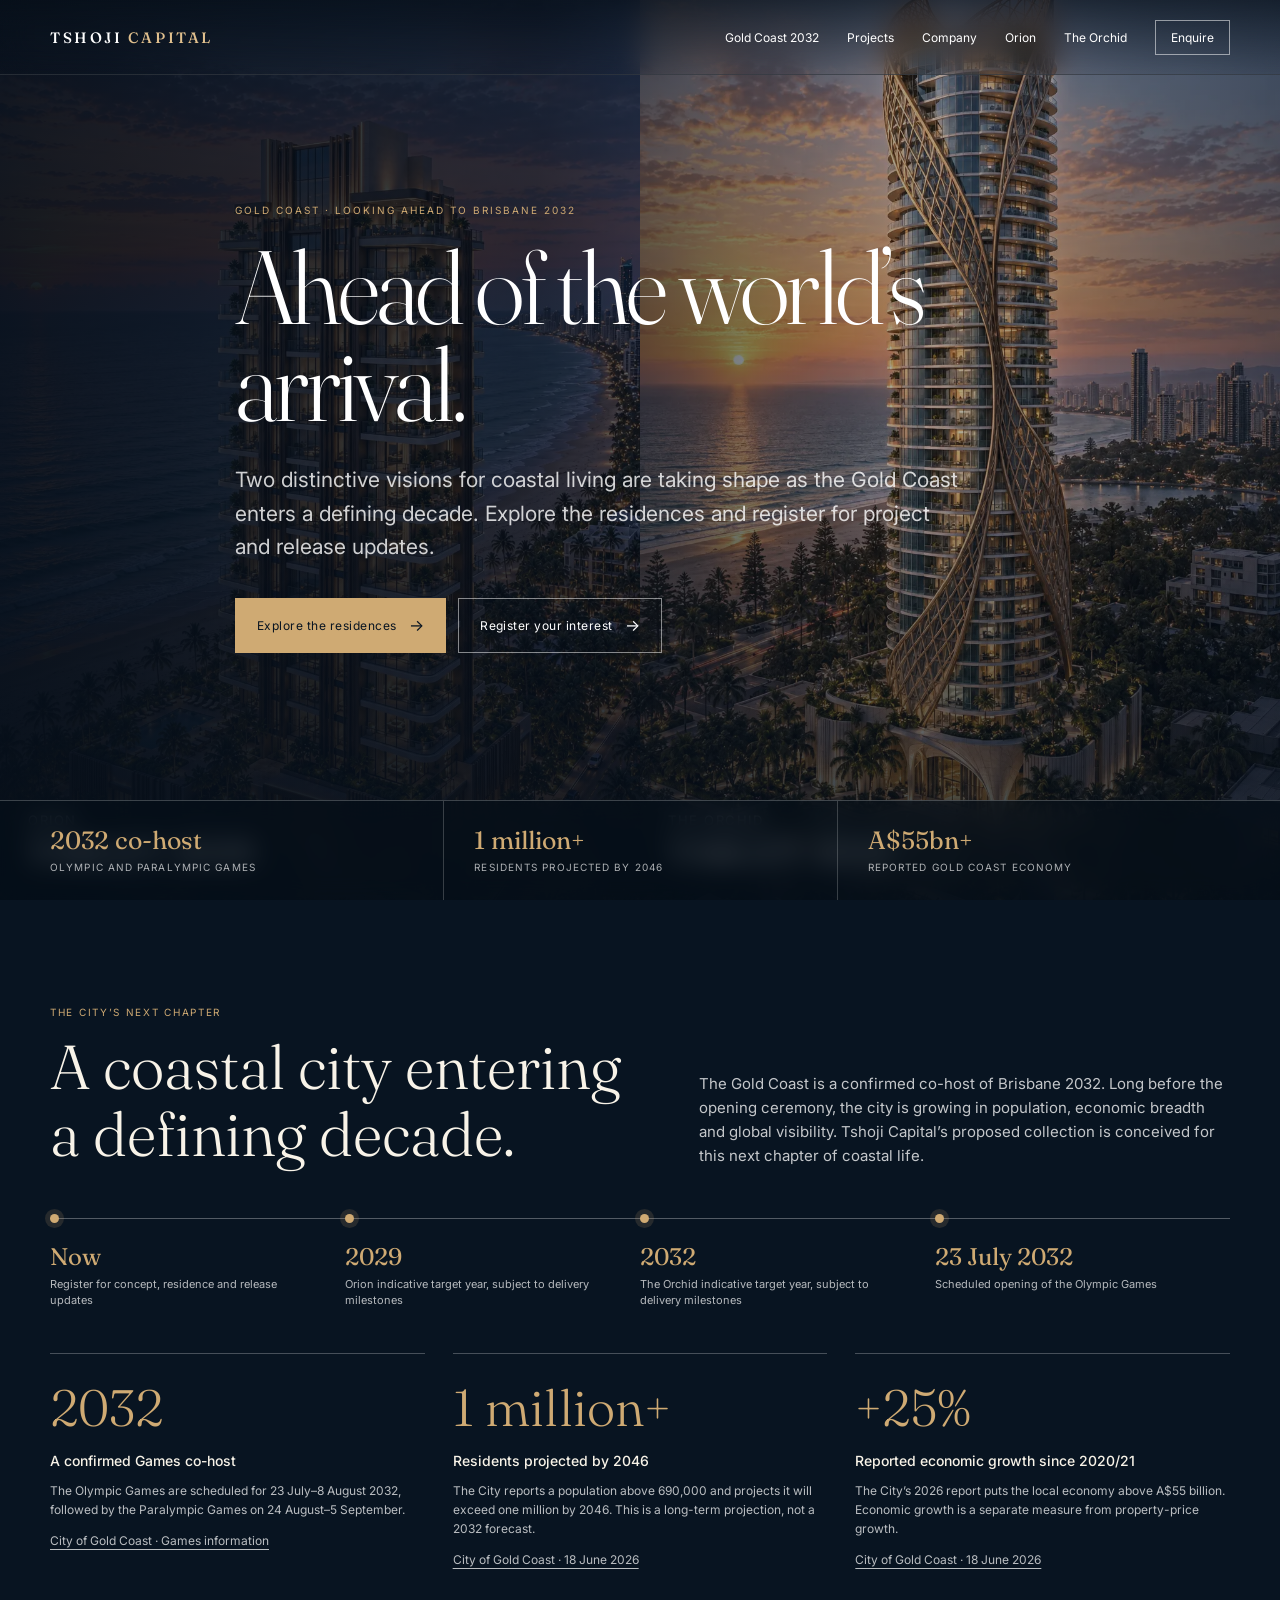
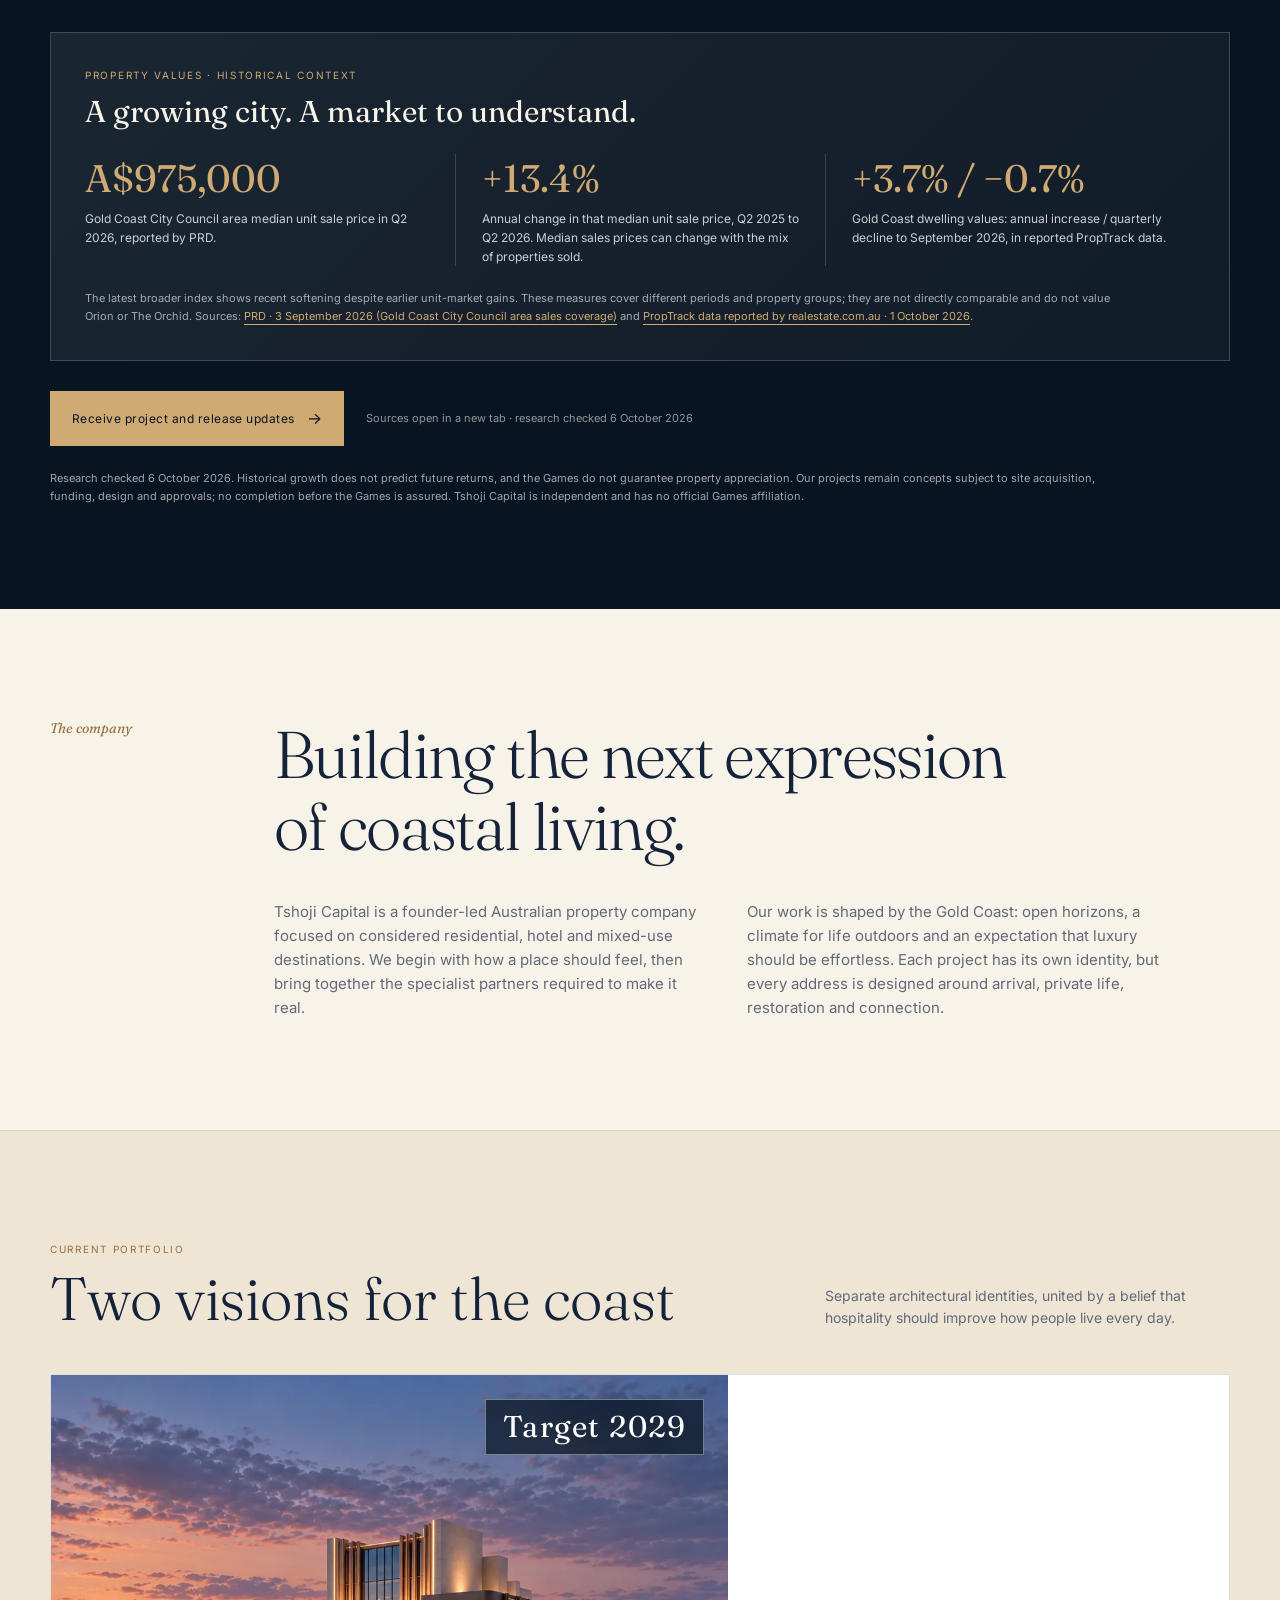
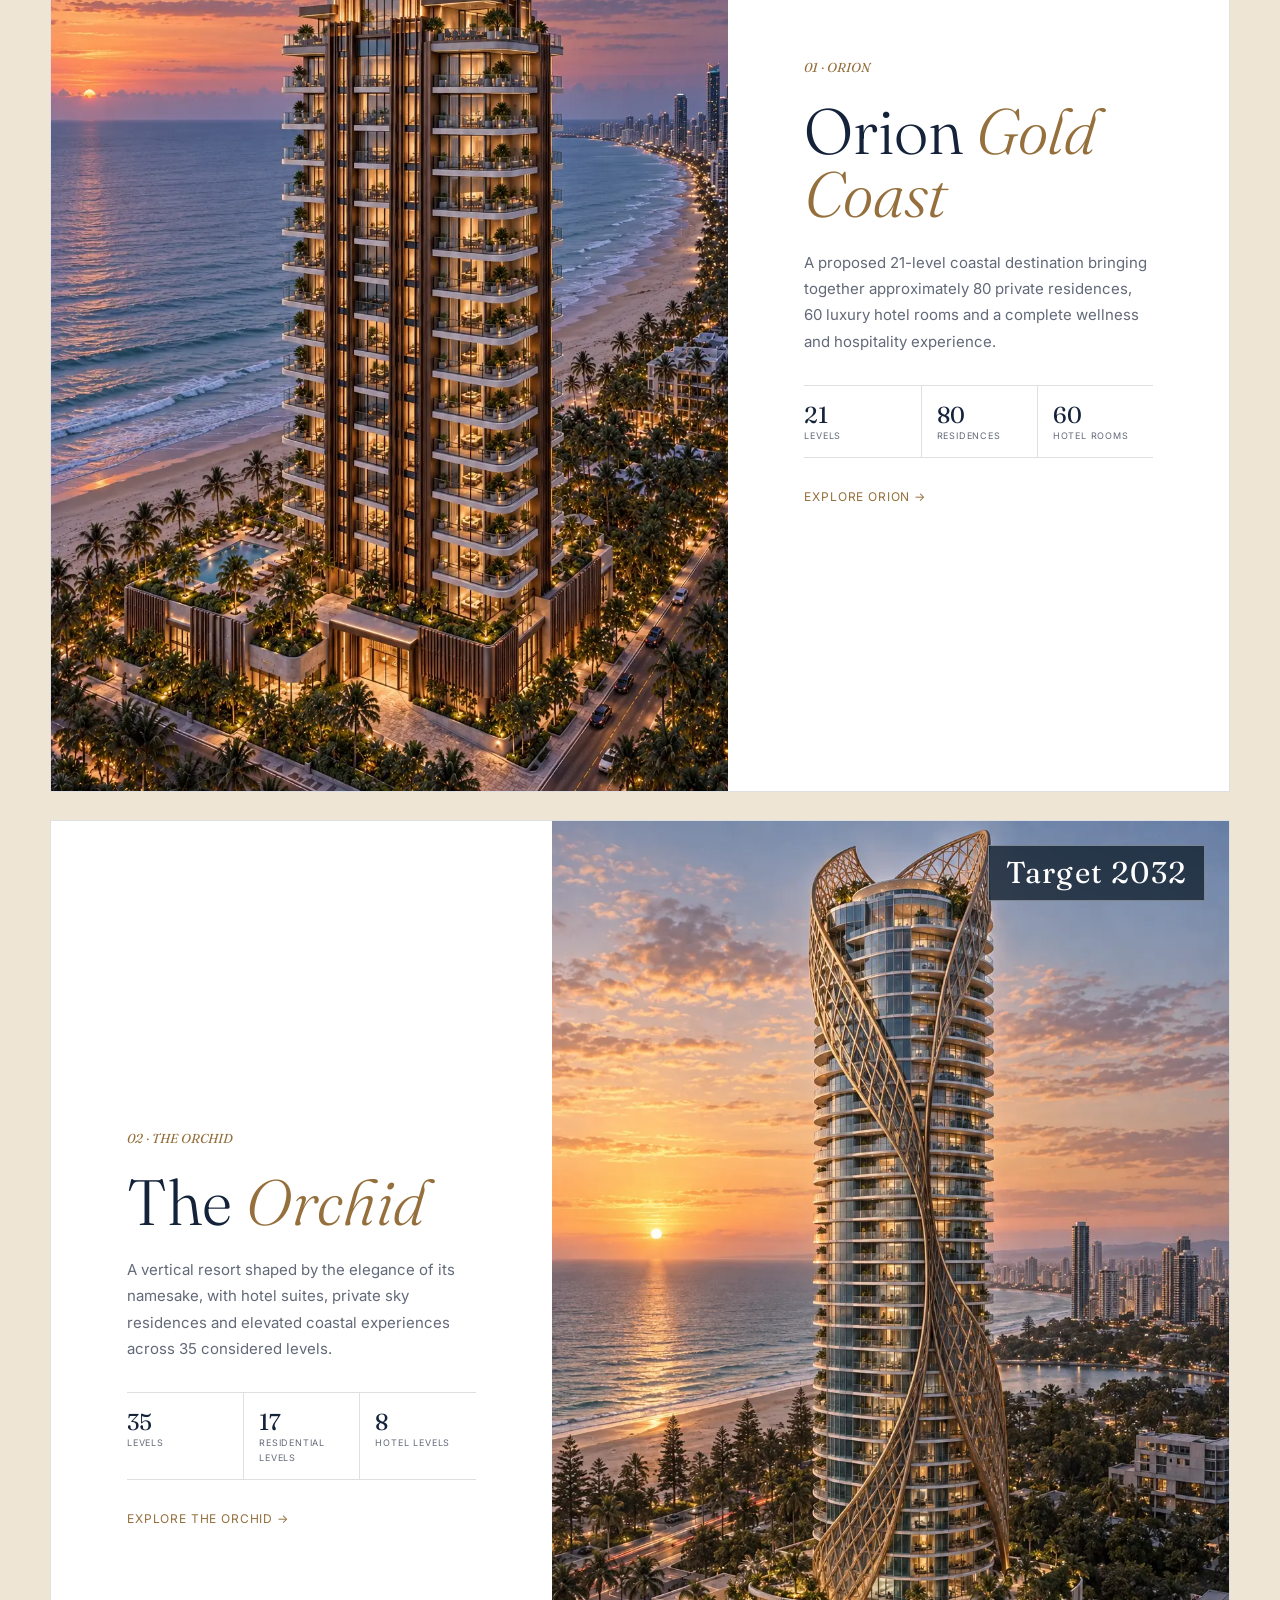
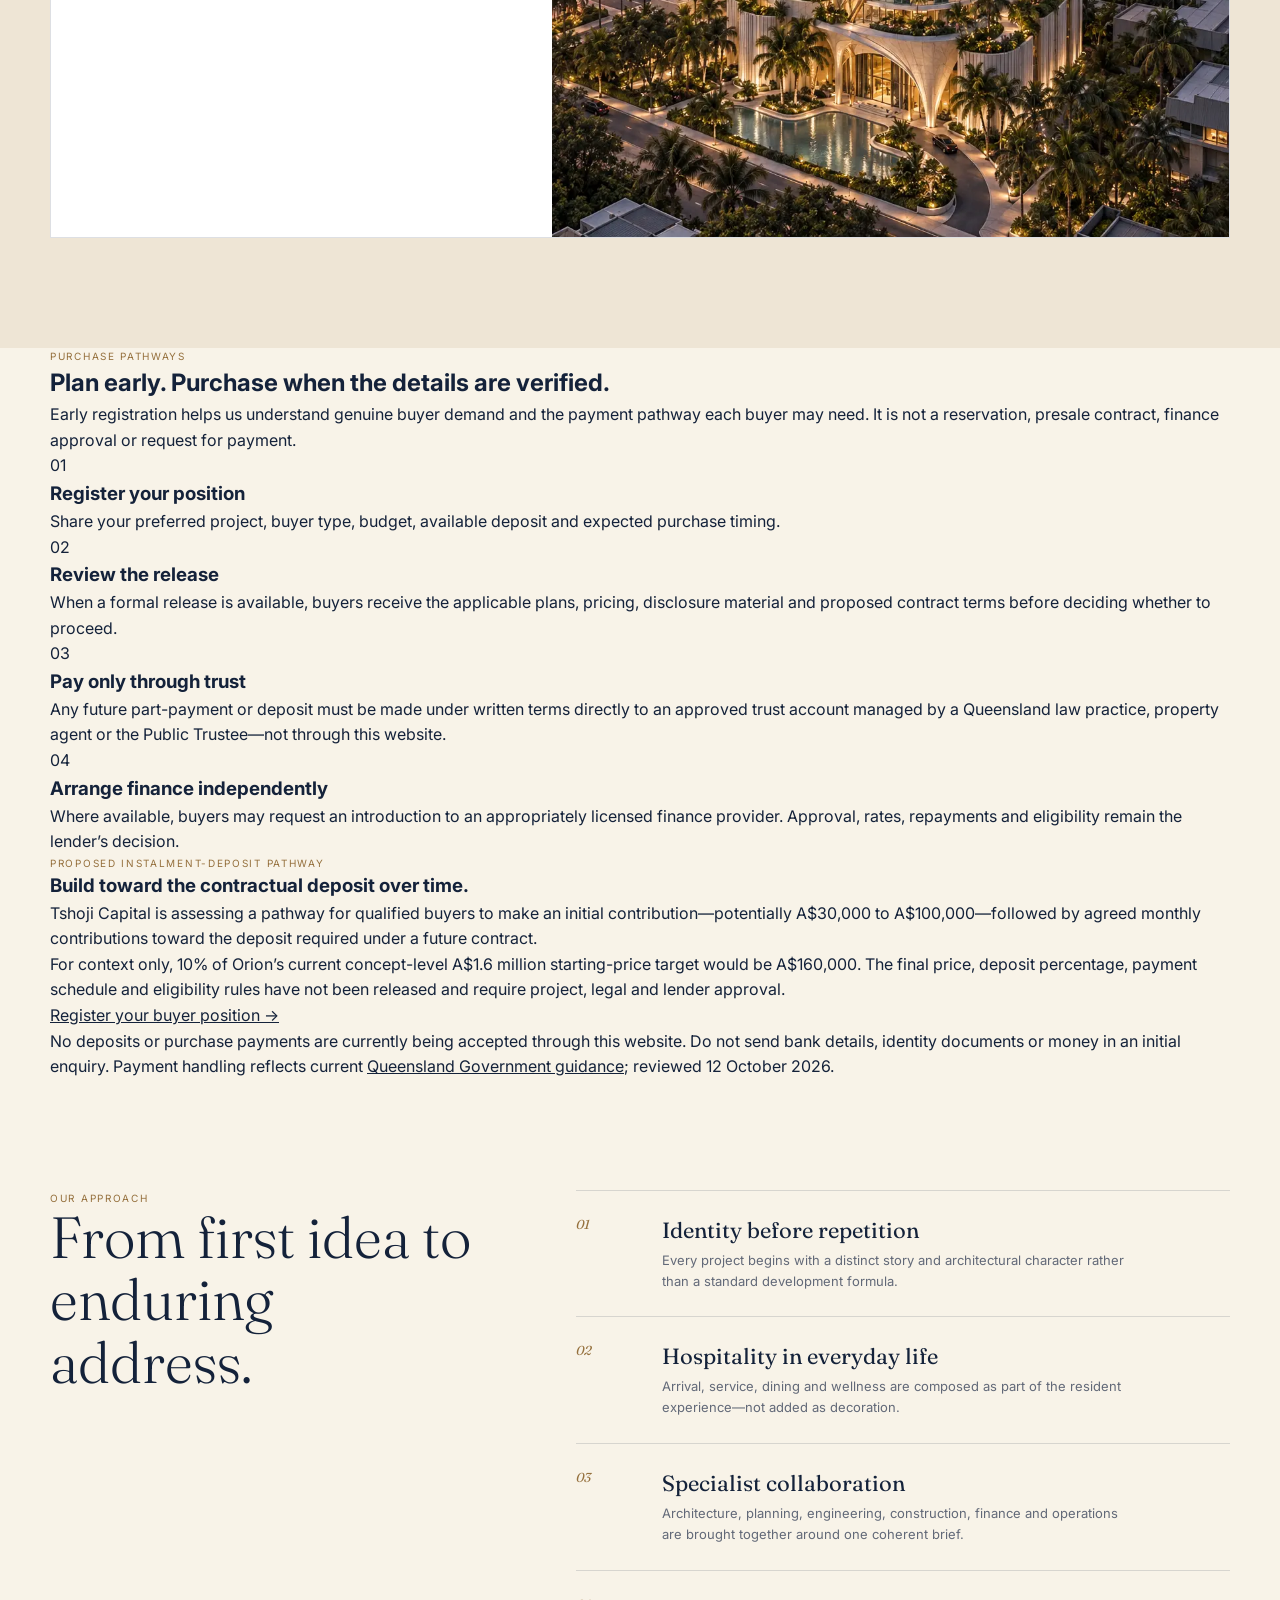
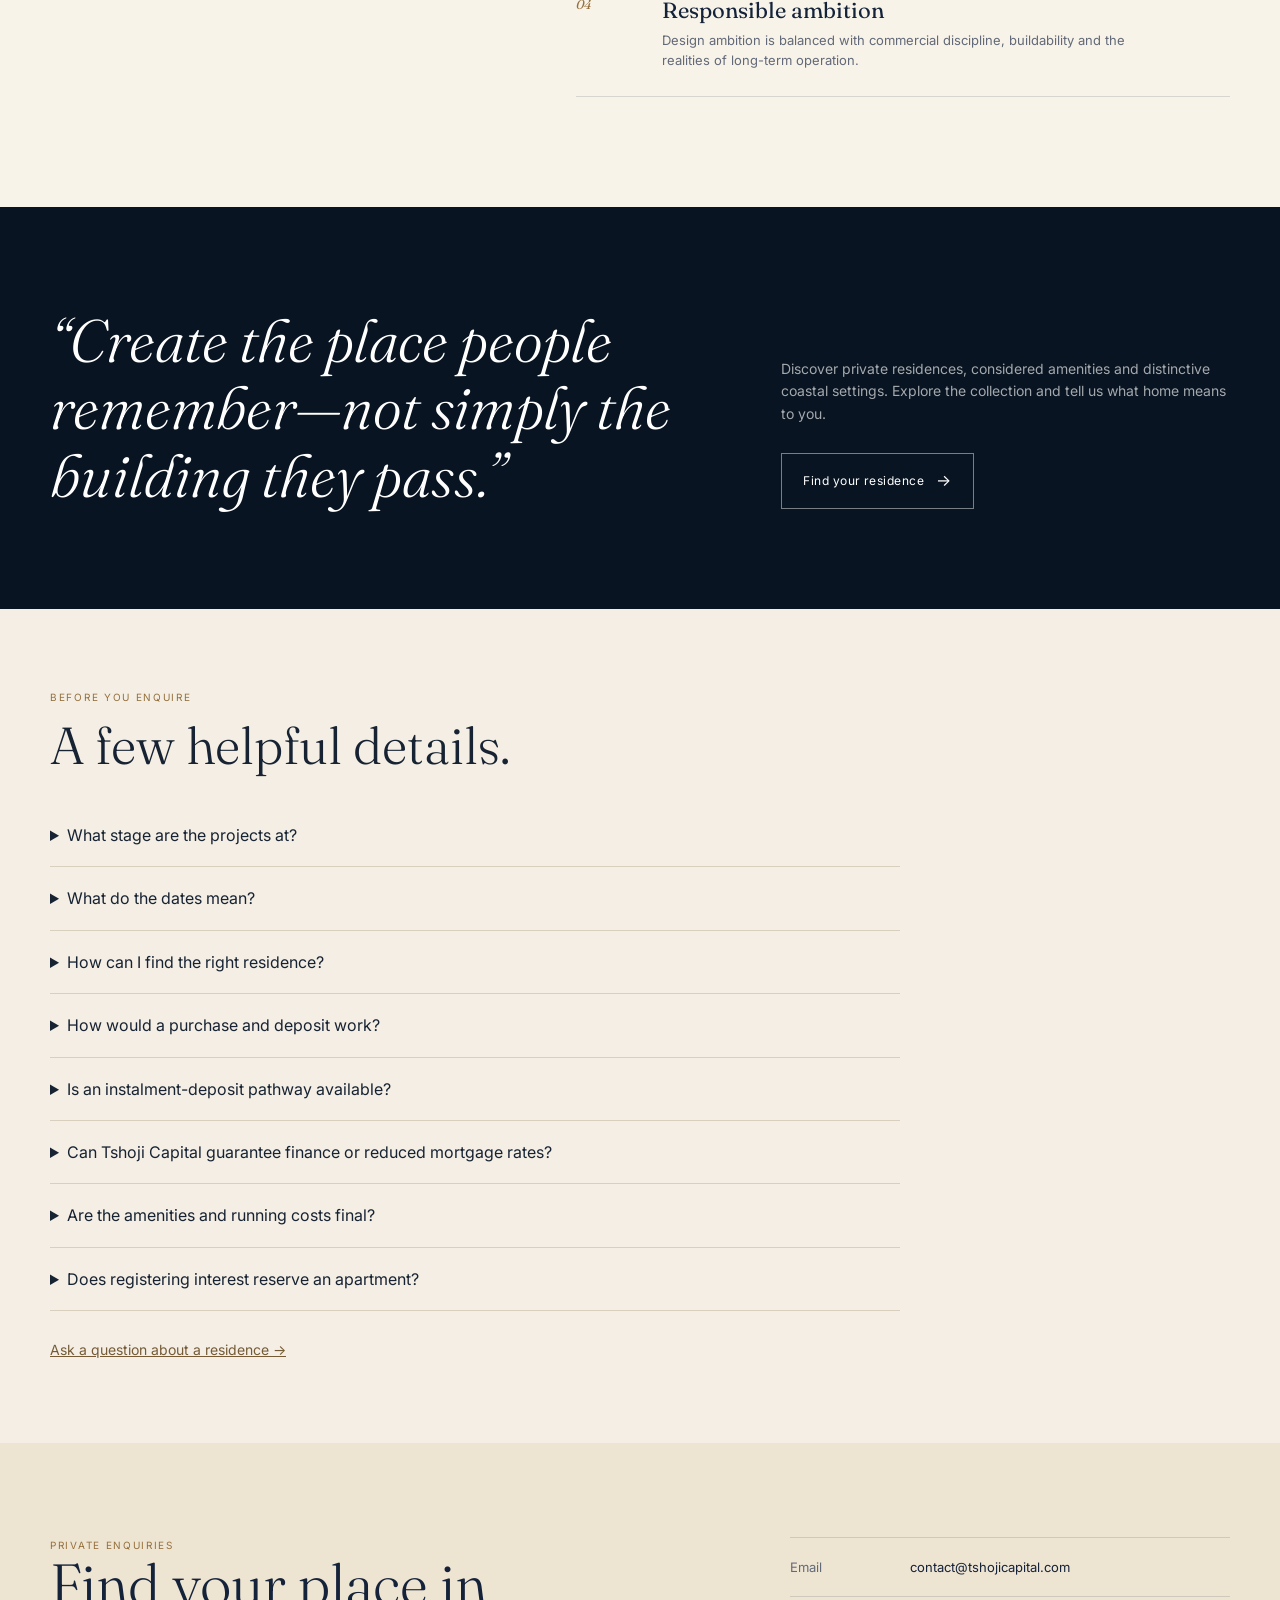
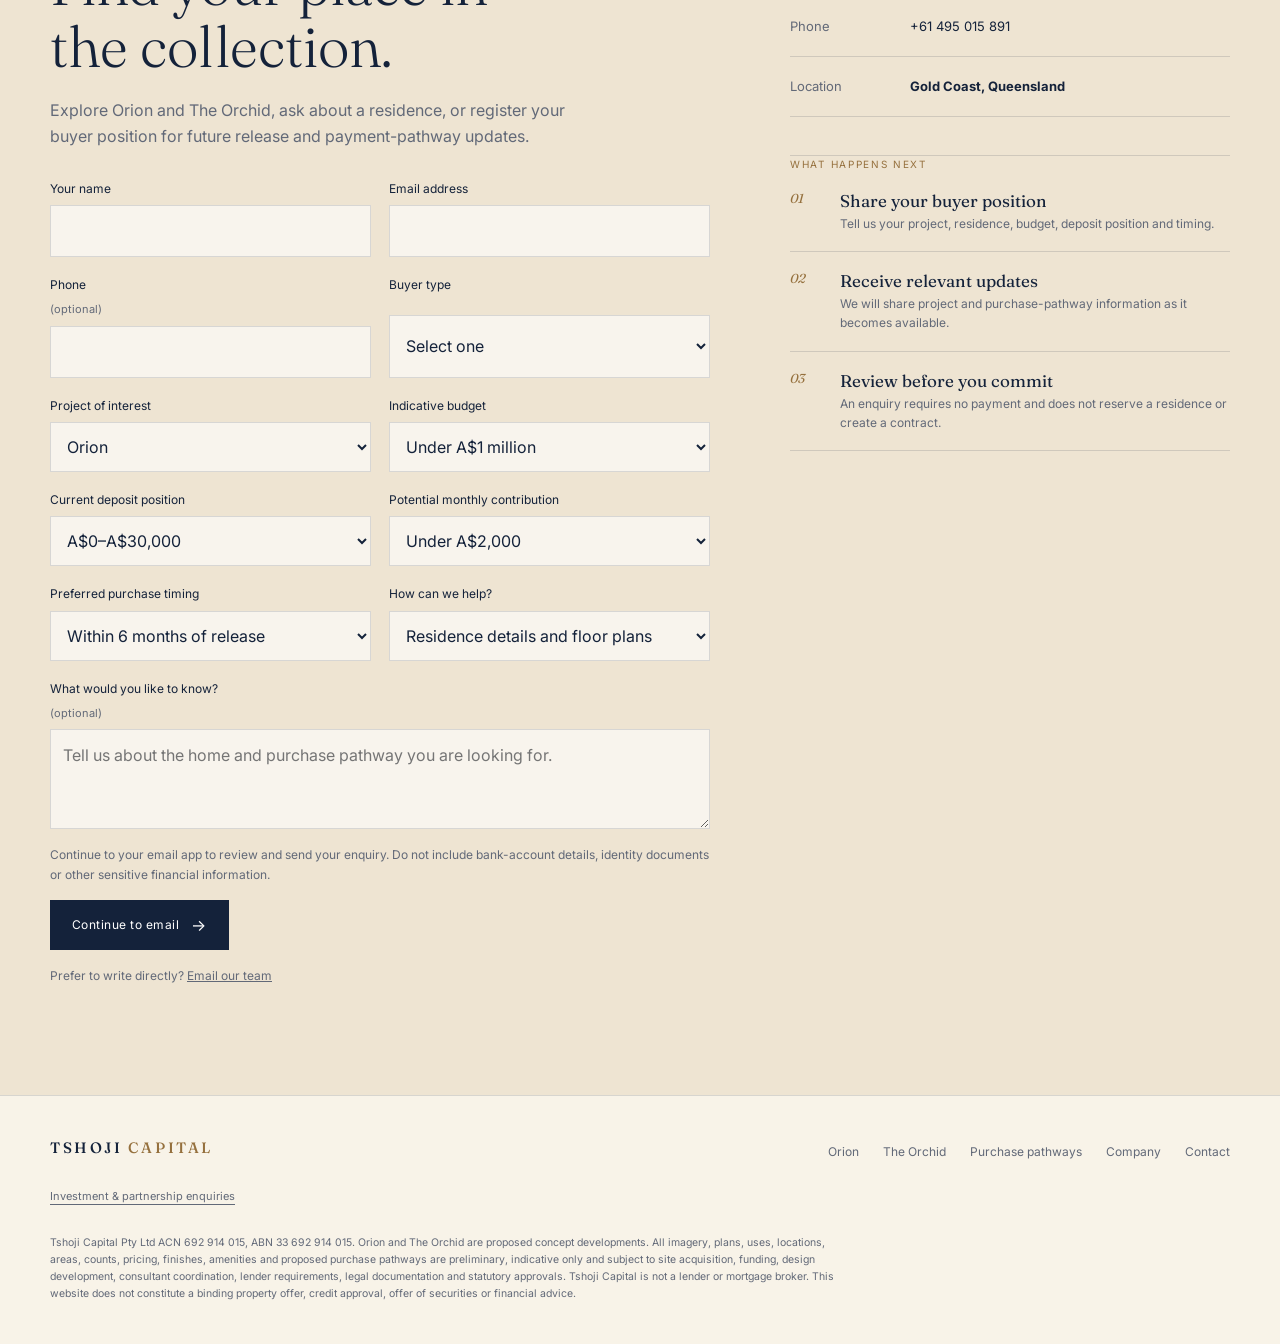
==== commit b3901751: "Update buyer purchase and payment information" ====
--- a/index.html
+++ b/index.html
@@ -49,11 +49,12 @@
   </div></section>
   <section id="company" class="manifesto"><div class="wrap manifesto-grid reveal"><div class="manifesto-mark">The company</div><div><h2>Building the next expression of coastal living.</h2><div class="manifesto-copy"><p>Tshoji Capital is a founder-led Australian property company focused on considered residential, hotel and mixed-use destinations. We begin with how a place should feel, then bring together the specialist partners required to make it real.</p><p>Our work is shaped by the Gold Coast: open horizons, a climate for life outdoors and an expectation that luxury should be effortless. Each project has its own identity, but every address is designed around arrival, private life, restoration and connection.</p></div></div></div></section>
   <section id="portfolio" class="portfolio"><div class="wrap"><div class="section-top reveal"><div><div class="kicker">Current portfolio</div><h2>Two visions for the coast</h2></div><p>Separate architectural identities, united by a belief that hospitality should improve how people live every day.</p></div><div class="project-list"><a class="project-card reveal" href="orion.html"><div class="project-image"><img src="assets/orion/orion-exterior-hero.webp" alt="Orion rising beside the Gold Coast at sunset" loading="lazy"><span class="project-year">Target 2029</span></div><div class="project-copy"><div class="project-number">01 · ORION</div><h3>Orion <em>Gold Coast</em></h3><p>A proposed 21-level coastal destination bringing together approximately 80 private residences, 60 luxury hotel rooms and a complete wellness and hospitality experience.</p><div class="project-meta"><div><strong>21</strong><span>Levels</span></div><div><strong>80</strong><span>Residences</span></div><div><strong>60</strong><span>Hotel rooms</span></div></div><span class="explore">Explore Orion</span></div></a><a class="project-card reveal" href="the-orchid.html"><div class="project-image"><img src="assets/orchid/exterior-sunset.webp" alt="The Orchid tower at sunset" loading="lazy"><span class="project-year">Target 2032</span></div><div class="project-copy"><div class="project-number">02 · THE ORCHID</div><h3>The <em>Orchid</em></h3><p>A vertical resort shaped by the elegance of its namesake, with hotel suites, private sky residences and elevated coastal experiences across 35 considered levels.</p><div class="project-meta"><div><strong>35</strong><span>Levels</span></div><div><strong>17</strong><span>Residential levels</span></div><div><strong>8</strong><span>Hotel levels</span></div></div><span class="explore">Explore The Orchid</span></div></a></div></div></section>
+  <section id="purchase-pathways" class="purchase-pathways"><div class="wrap reveal"><div class="purchase-heading"><div><div class="kicker">Purchase pathways</div><h2>Plan early. Purchase when the details are verified.</h2></div><p>Early registration helps us understand genuine buyer demand and the payment pathway each buyer may need. It is not a reservation, presale contract, finance approval or request for payment.</p></div><div class="purchase-grid"><article><span>01</span><h3>Register your position</h3><p>Share your preferred project, buyer type, budget, available deposit and expected purchase timing.</p></article><article><span>02</span><h3>Review the release</h3><p>When a formal release is available, buyers receive the applicable plans, pricing, disclosure material and proposed contract terms before deciding whether to proceed.</p></article><article><span>03</span><h3>Pay only through trust</h3><p>Any future part-payment or deposit must be made under written terms directly to an approved trust account managed by a Queensland law practice, property agent or the Public Trustee—not through this website.</p></article><article><span>04</span><h3>Arrange finance independently</h3><p>Where available, buyers may request an introduction to an appropriately licensed finance provider. Approval, rates, repayments and eligibility remain the lender’s decision.</p></article></div><div class="pathway-panel"><div><div class="kicker">Proposed instalment-deposit pathway</div><h3>Build toward the contractual deposit over time.</h3></div><div><p>Tshoji Capital is assessing a pathway for qualified buyers to make an initial contribution—potentially A$30,000 to A$100,000—followed by agreed monthly contributions toward the deposit required under a future contract.</p><p>For context only, 10% of Orion’s current concept-level A$1.6 million starting-price target would be A$160,000. The final price, deposit percentage, payment schedule and eligibility rules have not been released and require project, legal and lender approval.</p><a class="purchase-cta" href="#contact">Register your buyer position &rarr;</a></div></div><p class="purchase-note">No deposits or purchase payments are currently being accepted through this website. Do not send bank details, identity documents or money in an initial enquiry. Payment handling reflects current <a href="https://www.qld.gov.au/community/fair-trading/regulated-industries-licensing-and-legislation/property-industry-regulation/managing-your-property-agency-or-business/property-development" target="_blank" rel="noopener noreferrer">Queensland Government guidance</a>; reviewed 12 October 2026.</p></div></section>
   <section id="approach" class="approach"><div class="wrap approach-grid reveal"><div><div class="kicker">Our approach</div><h2>From first idea to enduring address.</h2></div><div class="principles"><article class="principle"><span>01</span><div><h3>Identity before repetition</h3><p>Every project begins with a distinct story and architectural character rather than a standard development formula.</p></div></article><article class="principle"><span>02</span><div><h3>Hospitality in everyday life</h3><p>Arrival, service, dining and wellness are composed as part of the resident experience—not added as decoration.</p></div></article><article class="principle"><span>03</span><div><h3>Specialist collaboration</h3><p>Architecture, planning, engineering, construction, finance and operations are brought together around one coherent brief.</p></div></article><article class="principle"><span>04</span><div><h3>Responsible ambition</h3><p>Design ambition is balanced with commercial discipline, buildability and the realities of long-term operation.</p></div></article></div></div></section>
   <section class="statement"><div class="wrap statement-inner reveal"><blockquote>“Create the place people remember—not simply the building they pass.”</blockquote><div><p>Discover private residences, considered amenities and distinctive coastal settings. Explore the collection and tell us what home means to you.</p><a class="btn" href="#contact">Find your residence</a></div></div></section>
-  <section class="buyer-faq" id="buyer-questions"><div class="wrap"><div class="kicker">Before you enquire</div><h2>A few helpful details.</h2><div class="faq-list"><details><summary>What stage are the projects at?</summary><p>Orion and The Orchid are proposed concept developments. The designs are being developed and remain subject to site acquisition, consultant coordination and statutory approvals.</p></details><details><summary>What do the dates mean?</summary><p>Orion is targeting 2029 and The Orchid 2032. These are indicative target years, not guaranteed completion or move-in dates. Enquire for the latest project status before making any plans.</p></details><details><summary>How can I find the right residence?</summary><p>Explore the residence renders and concept floor plans, then tell us your preferred bedroom count and layout. You can request indicative pricing, further plan information and release updates through the enquiry form.</p></details><details><summary>Are the amenities and running costs final?</summary><p>The amenities shown are proposed. Access arrangements, service charges, body corporate levies and operating details are not finalised. Ask for the latest information on the residence you are considering.</p></details><details><summary>Does registering interest reserve an apartment?</summary><p>No. An enquiry is an expression of interest only; it does not reserve a residence, require a deposit or create a purchase contract.</p></details></div><a class="faq-link" href="#contact">Ask a question about a residence &rarr;</a></div></section>
-  <section id="contact" class="contact"><div class="wrap contact-grid reveal"><div><div class="kicker">Private enquiries</div><h2>Find your place in the collection.</h2><p>Explore Orion and The Orchid, ask about a residence, or request updates on future releases and private previews.</p><form class="buyer-enquiry" data-project="The collection" action="mailto:contact@tshojicapital.com" method="get"><div class="enquiry-fields"><label>Your name<input name="name" autocomplete="name" maxlength="100" required></label><label>Email address<input name="email" type="email" autocomplete="email" maxlength="254" required></label><label>Phone <span>(optional)</span><input name="phone" type="tel" autocomplete="tel" maxlength="40"></label><label>Project of interest<select name="interest"><option>Orion</option><option>The Orchid</option><option>Help me choose</option></select></label><label>How can we help?<select name="request"><option>Residence details and floor plans</option><option>Indicative pricing</option><option>Project and release updates</option><option>Amenities and services</option><option>Arrange a conversation</option></select></label><label class="enquiry-message">What would you like to know? <span>(optional)</span><textarea name="message" rows="3" maxlength="1500" placeholder="Tell us about the home you are looking for."></textarea></label></div><p class="enquiry-help">Continue to your email app to review and send your enquiry. Your details are included in the email you send.</p><button class="btn enquiry-submit" type="submit">Continue to email</button><p class="enquiry-status" role="status" aria-live="polite"></p><p class="enquiry-direct">Prefer to write directly? <a href="mailto:contact@tshojicapital.com?subject=The%20collection%20residence%20enquiry">Email our team</a></p></form></div><div><div class="contact-details"><div class="contact-row"><span>Email</span><a href="mailto:contact@tshojicapital.com">contact@tshojicapital.com</a></div><div class="contact-row"><span>Phone</span><a href="tel:+61495015891">+61 495 015 891</a></div><div class="contact-row"><span>Location</span><strong>Gold Coast, Queensland</strong></div></div><div class="enquiry-steps"><div class="kicker">What happens next</div><div class="enquiry-step"><span>01</span><div><strong>Share your preferences</strong><p>Tell us the project, residence type and information you want.</p></div></div><div class="enquiry-step"><span>02</span><div><strong>Receive relevant updates</strong><p>We will share project information as it becomes available.</p></div></div><div class="enquiry-step"><span>03</span><div><strong>Choose when to continue</strong><p>An enquiry does not reserve a residence or require a deposit.</p></div></div></div></div></div></section>
+  <section class="buyer-faq" id="buyer-questions"><div class="wrap"><div class="kicker">Before you enquire</div><h2>A few helpful details.</h2><div class="faq-list"><details><summary>What stage are the projects at?</summary><p>Orion and The Orchid are proposed concept developments. The designs are being developed and remain subject to site acquisition, consultant coordination and statutory approvals.</p></details><details><summary>What do the dates mean?</summary><p>Orion is targeting 2029 and The Orchid 2032. These are indicative target years, not guaranteed completion or move-in dates. Enquire for the latest project status before making any plans.</p></details><details><summary>How can I find the right residence?</summary><p>Explore the residence renders and concept floor plans, then tell us your preferred bedroom count and layout. You can request indicative pricing, further plan information and release updates through the enquiry form.</p></details><details><summary>How would a purchase and deposit work?</summary><p>Registration is the first step only. A purchase would occur only after a formal release, required disclosure and a written off-the-plan contract. Any future part-payments or deposit would be paid directly to an approved trust account under the contract—not to Tshoji Capital through this website.</p></details><details><summary>Is an instalment-deposit pathway available?</summary><p>A structured pathway is being assessed for qualified buyers, potentially beginning with A$30,000 to A$100,000 and continuing through monthly contributions toward the contractual deposit. It is not yet open, and its final terms require legal, project and lender approval.</p></details><details><summary>Can Tshoji Capital guarantee finance or reduced mortgage rates?</summary><p>No. Tshoji Capital is not a lender or mortgage broker. Any future introduction, contribution or assistance program would be separately documented and subject to availability, eligibility, independent advice, responsible-lending assessment and approval by an appropriately licensed provider.</p></details><details><summary>Are the amenities and running costs final?</summary><p>The amenities shown are proposed. Access arrangements, service charges, body corporate levies and operating details are not finalised. Ask for the latest information on the residence you are considering.</p></details><details><summary>Does registering interest reserve an apartment?</summary><p>No. An enquiry is an expression of interest only; it does not reserve a residence, require a deposit or create a purchase contract.</p></details></div><a class="faq-link" href="#contact">Ask a question about a residence &rarr;</a></div></section>
+  <section id="contact" class="contact"><div class="wrap contact-grid reveal"><div><div class="kicker">Private enquiries</div><h2>Find your place in the collection.</h2><p>Explore Orion and The Orchid, ask about a residence, or register your buyer position for future release and payment-pathway updates.</p><form class="buyer-enquiry" data-project="The collection" action="mailto:contact@tshojicapital.com" method="get"><div class="enquiry-fields"><label>Your name<input name="name" autocomplete="name" maxlength="100" required></label><label>Email address<input name="email" type="email" autocomplete="email" maxlength="254" required></label><label>Phone <span>(optional)</span><input name="phone" type="tel" autocomplete="tel" maxlength="40"></label><label>Buyer type<select name="buyer_type" required><option value="">Select one</option><option>First-home buyer</option><option>Owner-occupier</option><option>Downsizer</option><option>Property investor</option><option>Still exploring</option></select></label><label>Project of interest<select name="interest"><option>Orion</option><option>The Orchid</option><option>Help me choose</option></select></label><label>Indicative budget<select name="budget"><option>Under A$1 million</option><option>A$1m–A$1.5m</option><option>A$1.5m–A$2m</option><option>A$2m–A$3m</option><option>A$3m–A$5m</option><option>A$5m+</option><option>Not decided</option></select></label><label>Current deposit position<select name="deposit"><option>A$0–A$30,000</option><option>A$30,000–A$60,000</option><option>A$60,000–A$100,000</option><option>A$100,000–A$160,000</option><option>A$160,000+</option><option>Prefer to discuss</option></select></label><label>Potential monthly contribution<select name="monthly"><option>Under A$2,000</option><option>A$2,000–A$5,000</option><option>A$5,000–A$10,000</option><option>A$10,000+</option><option>Prefer to discuss</option></select></label><label>Preferred purchase timing<select name="timing"><option>Within 6 months of release</option><option>6–12 months after release</option><option>1–2 years</option><option>More than 2 years</option><option>Project updates only</option></select></label><label>How can we help?<select name="request"><option>Residence details and floor plans</option><option>Indicative pricing</option><option>Proposed instalment-deposit pathway</option><option>Finance introduction when available</option><option>Project and release updates</option><option>Amenities and services</option><option>Arrange a conversation</option></select></label><label class="enquiry-message">What would you like to know? <span>(optional)</span><textarea name="message" rows="3" maxlength="1500" placeholder="Tell us about the home and purchase pathway you are looking for."></textarea></label></div><p class="enquiry-help">Continue to your email app to review and send your enquiry. Do not include bank-account details, identity documents or other sensitive financial information.</p><button class="btn enquiry-submit" type="submit">Continue to email</button><p class="enquiry-status" role="status" aria-live="polite"></p><p class="enquiry-direct">Prefer to write directly? <a href="mailto:contact@tshojicapital.com?subject=The%20collection%20residence%20enquiry">Email our team</a></p></form></div><div><div class="contact-details"><div class="contact-row"><span>Email</span><a href="mailto:contact@tshojicapital.com">contact@tshojicapital.com</a></div><div class="contact-row"><span>Phone</span><a href="tel:+61495015891">+61 495 015 891</a></div><div class="contact-row"><span>Location</span><strong>Gold Coast, Queensland</strong></div></div><div class="enquiry-steps"><div class="kicker">What happens next</div><div class="enquiry-step"><span>01</span><div><strong>Share your buyer position</strong><p>Tell us your project, residence, budget, deposit position and timing.</p></div></div><div class="enquiry-step"><span>02</span><div><strong>Receive relevant updates</strong><p>We will share project and purchase-pathway information as it becomes available.</p></div></div><div class="enquiry-step"><span>03</span><div><strong>Review before you commit</strong><p>An enquiry requires no payment and does not reserve a residence or create a contract.</p></div></div></div></div></div></section>
   </main>
-  <footer><div class="wrap"><div class="footer-row"><a class="brand" href="index.html">TSHOJI <span>CAPITAL</span></a><ul class="footer-nav"><li><a href="orion.html">Orion</a></li><li><a href="the-orchid.html">The Orchid</a></li><li><a href="#company">Company</a></li><li><a href="#approach">Approach</a></li><li><a href="#contact">Contact</a></li></ul></div><a class="partner-enquiry" href="mailto:contact@tshojicapital.com?subject=Investment%20%26%20partnership%20enquiry&amp;body=Please%20contact%20me%20to%20discuss%20investment%20or%20partnership%20opportunities.%0A%0AName%3A%0ACompany%3A%0APhone%3A%0AProject%20of%20interest%3A">Investment &amp; partnership enquiries</a><p class="legal">Tshoji Capital Pty Ltd ACN 692 914 015, ABN 33 692 914 015. Orion and The Orchid are proposed concept developments. All imagery, plans, uses, locations, areas, counts, pricing, finishes and amenities are preliminary, indicative only and subject to site acquisition, design development, consultant coordination and statutory approvals. This website does not constitute an offer of securities or financial advice.</p></div></footer>
+  <footer><div class="wrap"><div class="footer-row"><a class="brand" href="index.html">TSHOJI <span>CAPITAL</span></a><ul class="footer-nav"><li><a href="orion.html">Orion</a></li><li><a href="the-orchid.html">The Orchid</a></li><li><a href="#purchase-pathways">Purchase pathways</a></li><li><a href="#company">Company</a></li><li><a href="#contact">Contact</a></li></ul></div><a class="partner-enquiry" href="mailto:contact@tshojicapital.com?subject=Investment%20%26%20partnership%20enquiry&amp;body=Please%20contact%20me%20to%20discuss%20investment%20or%20partnership%20opportunities.%0A%0AName%3A%0ACompany%3A%0APhone%3A%0AProject%20of%20interest%3A">Investment &amp; partnership enquiries</a><p class="legal">Tshoji Capital Pty Ltd ACN 692 914 015, ABN 33 692 914 015. Orion and The Orchid are proposed concept developments. All imagery, plans, uses, locations, areas, counts, pricing, finishes, amenities and proposed purchase pathways are preliminary, indicative only and subject to site acquisition, funding, design development, consultant coordination, lender requirements, legal documentation and statutory approvals. Tshoji Capital is not a lender or mortgage broker. This website does not constitute a binding property offer, credit approval, offer of securities or financial advice.</p></div></footer>
   <script>(function(){var n=document.querySelectorAll('.reveal');if(!('IntersectionObserver'in window)){n.forEach(function(x){x.classList.add('in')});return}n.forEach(function(x){x.classList.add('reveal-pending')});var o=new IntersectionObserver(function(e){e.forEach(function(x){if(x.isIntersecting){x.target.classList.add('in');o.unobserve(x.target)}})},{threshold:0,rootMargin:'0px'});n.forEach(function(x){o.observe(x)})})();</script><script src="assets/site-enhancements.js"></script>
 </body></html>
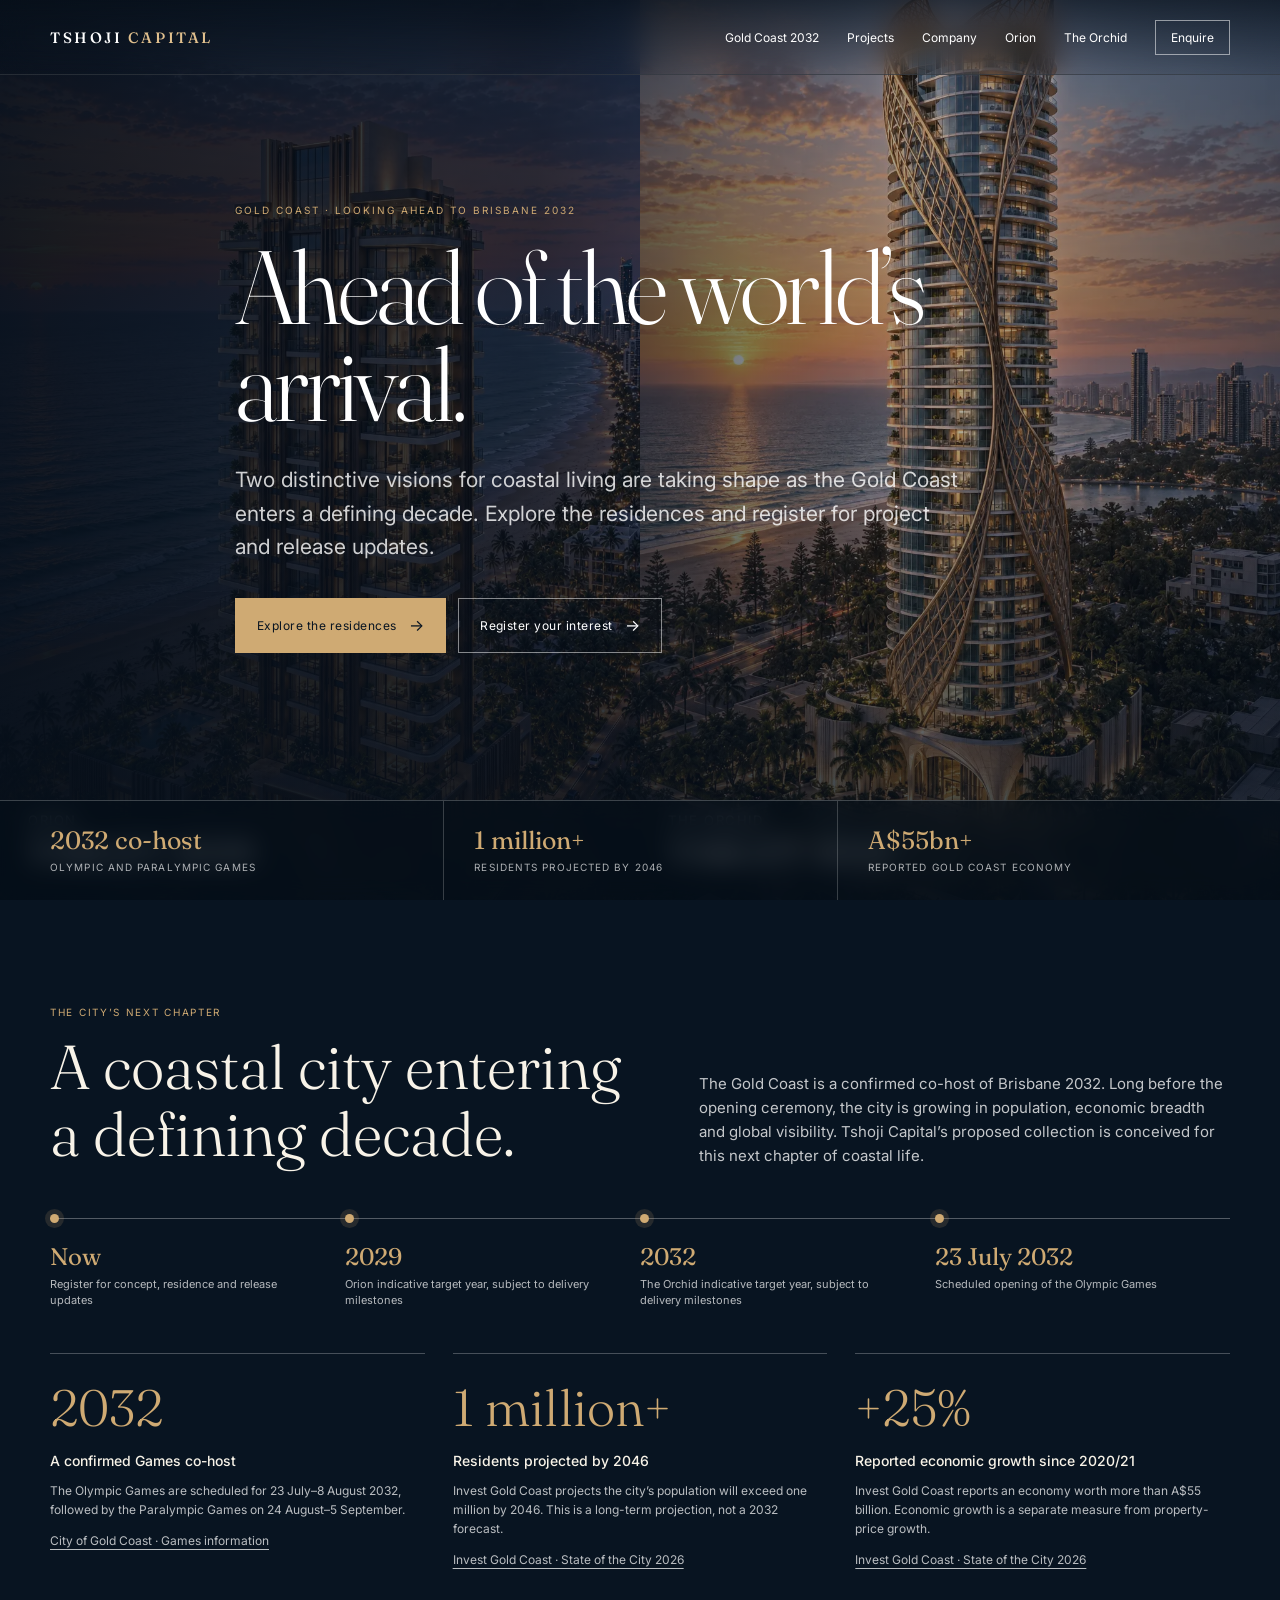
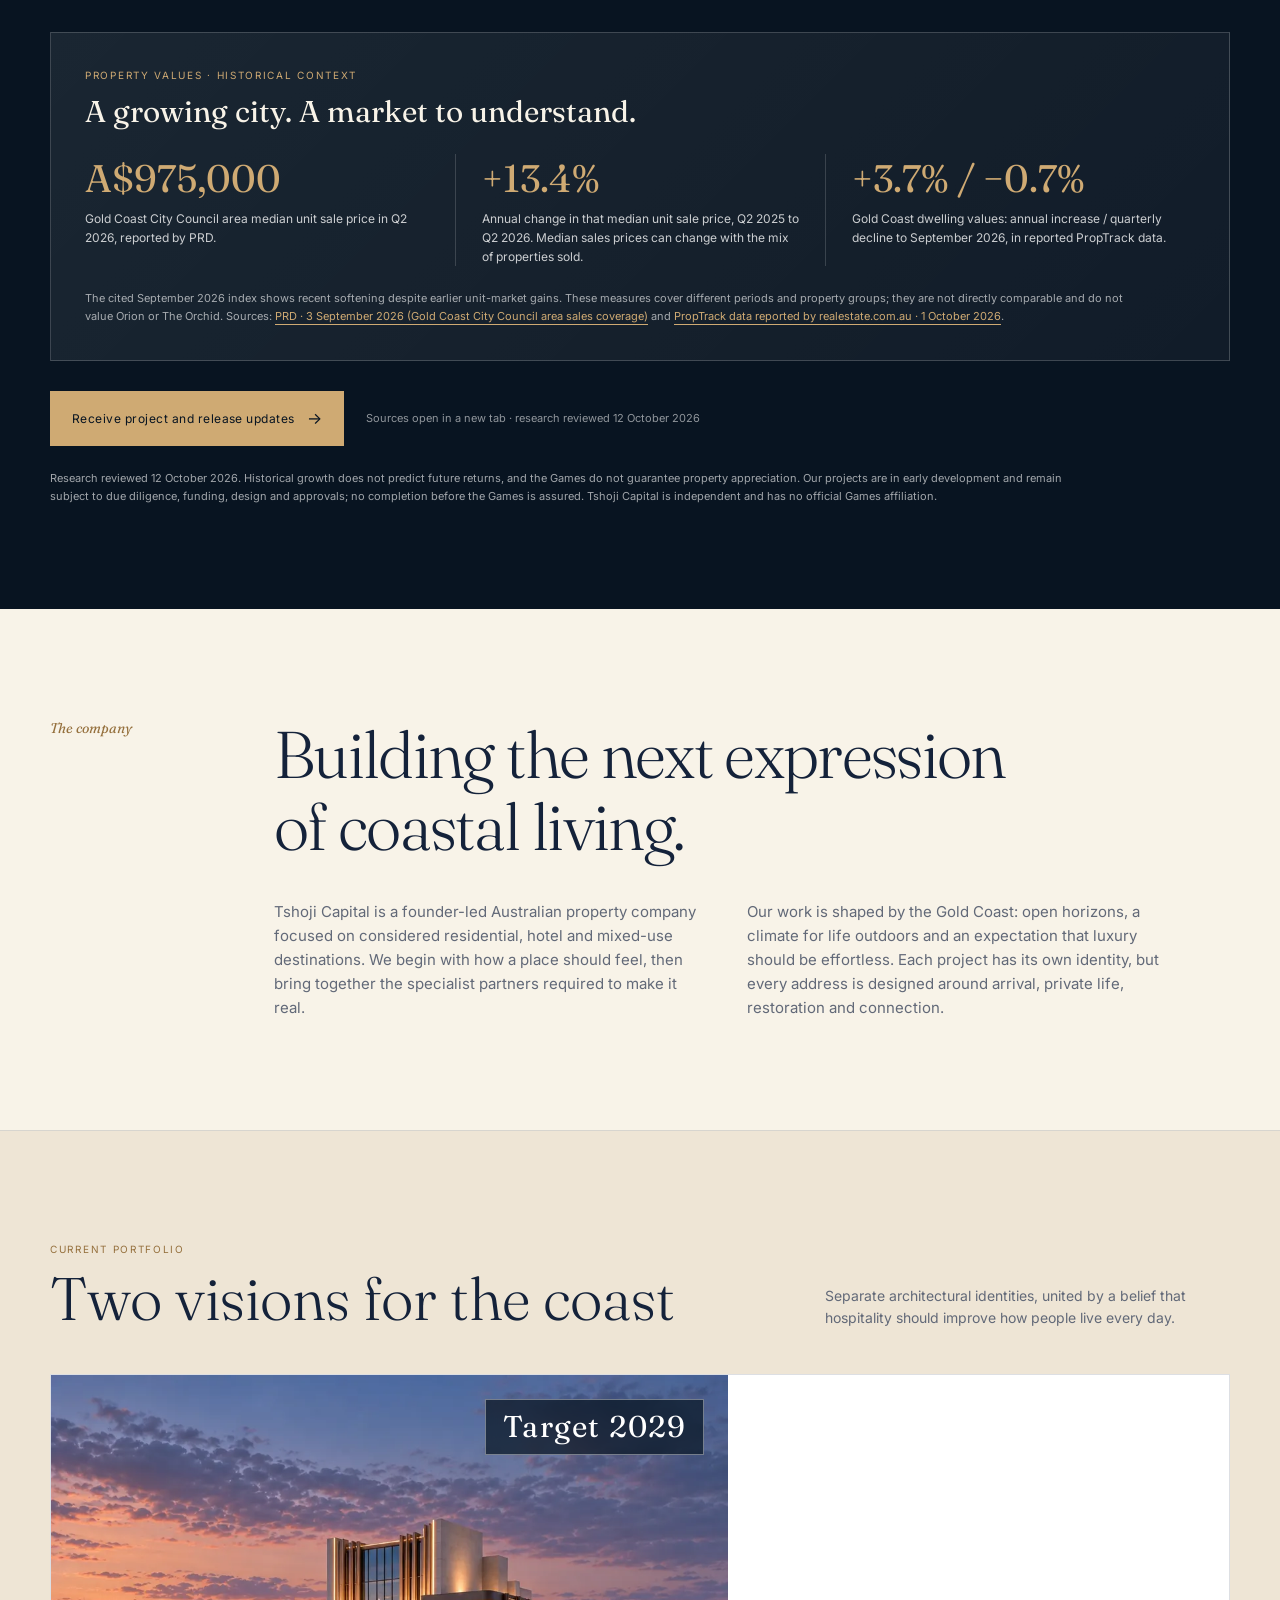
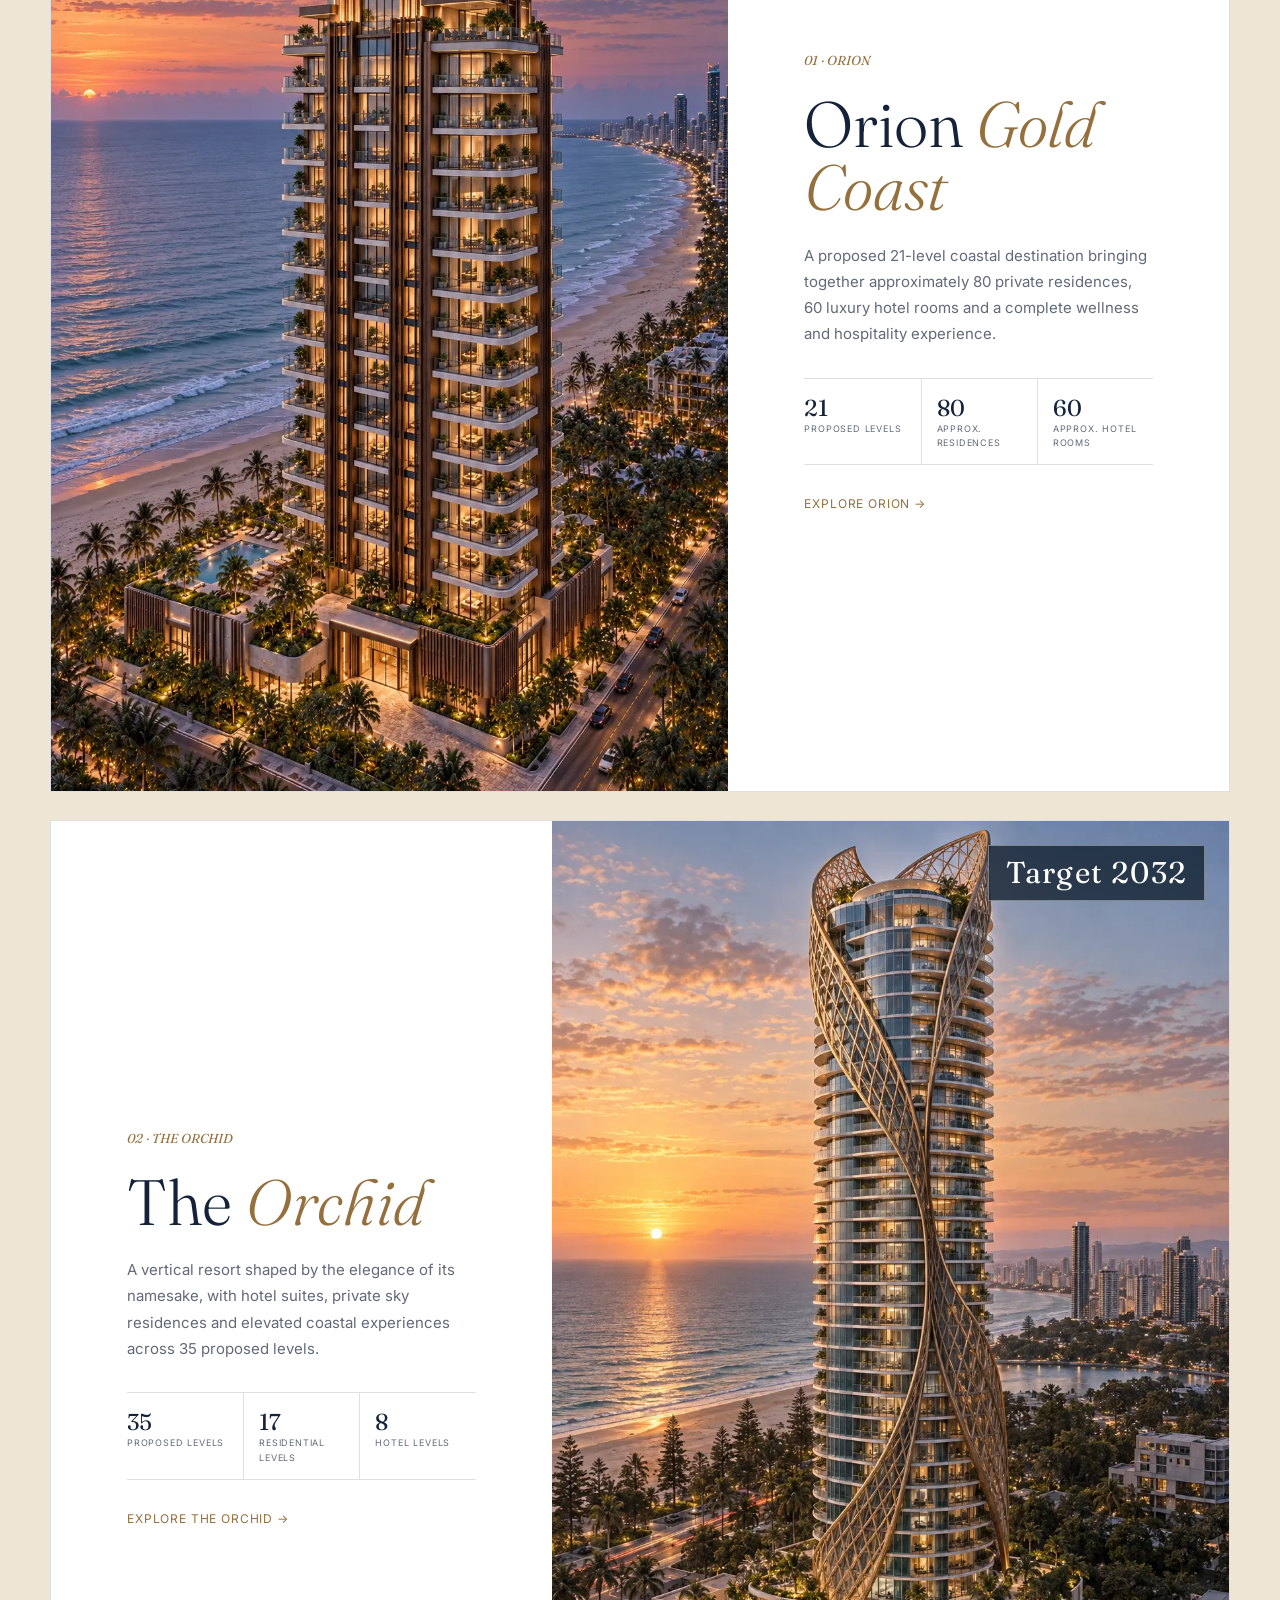
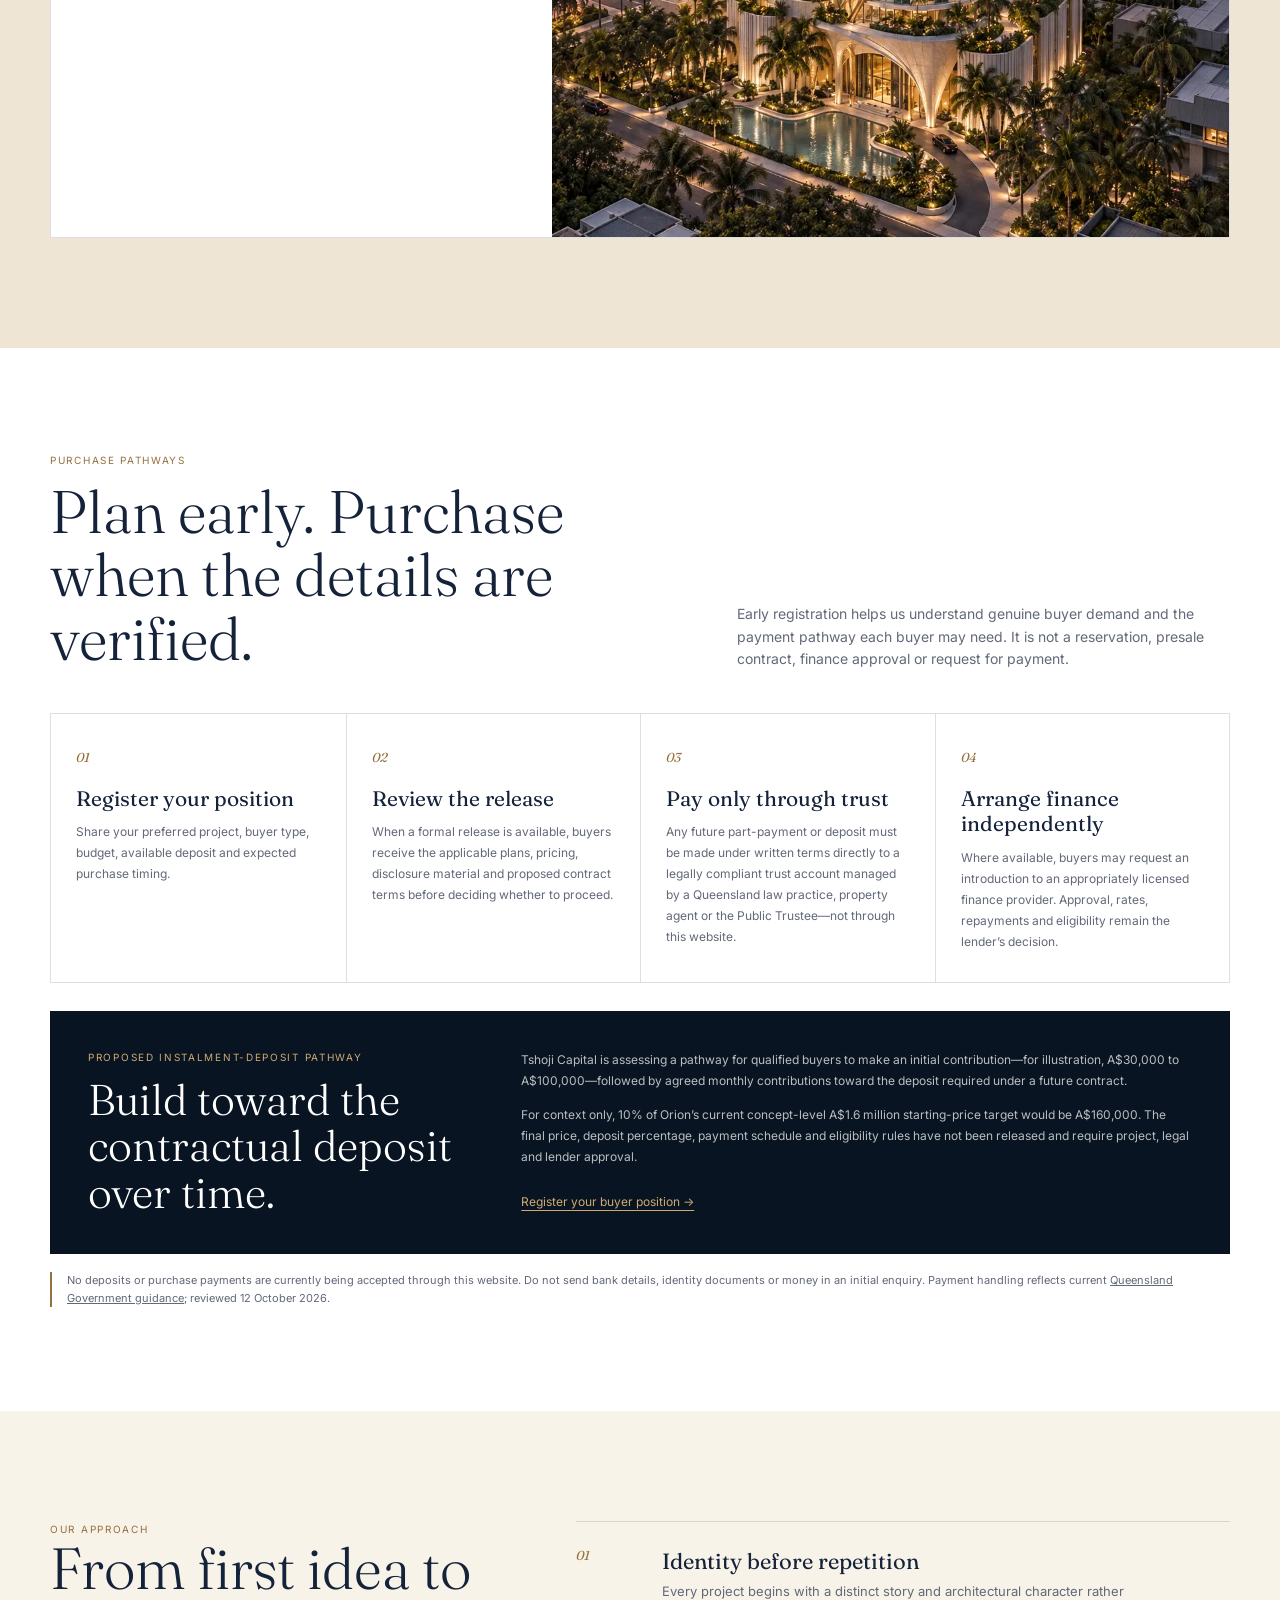
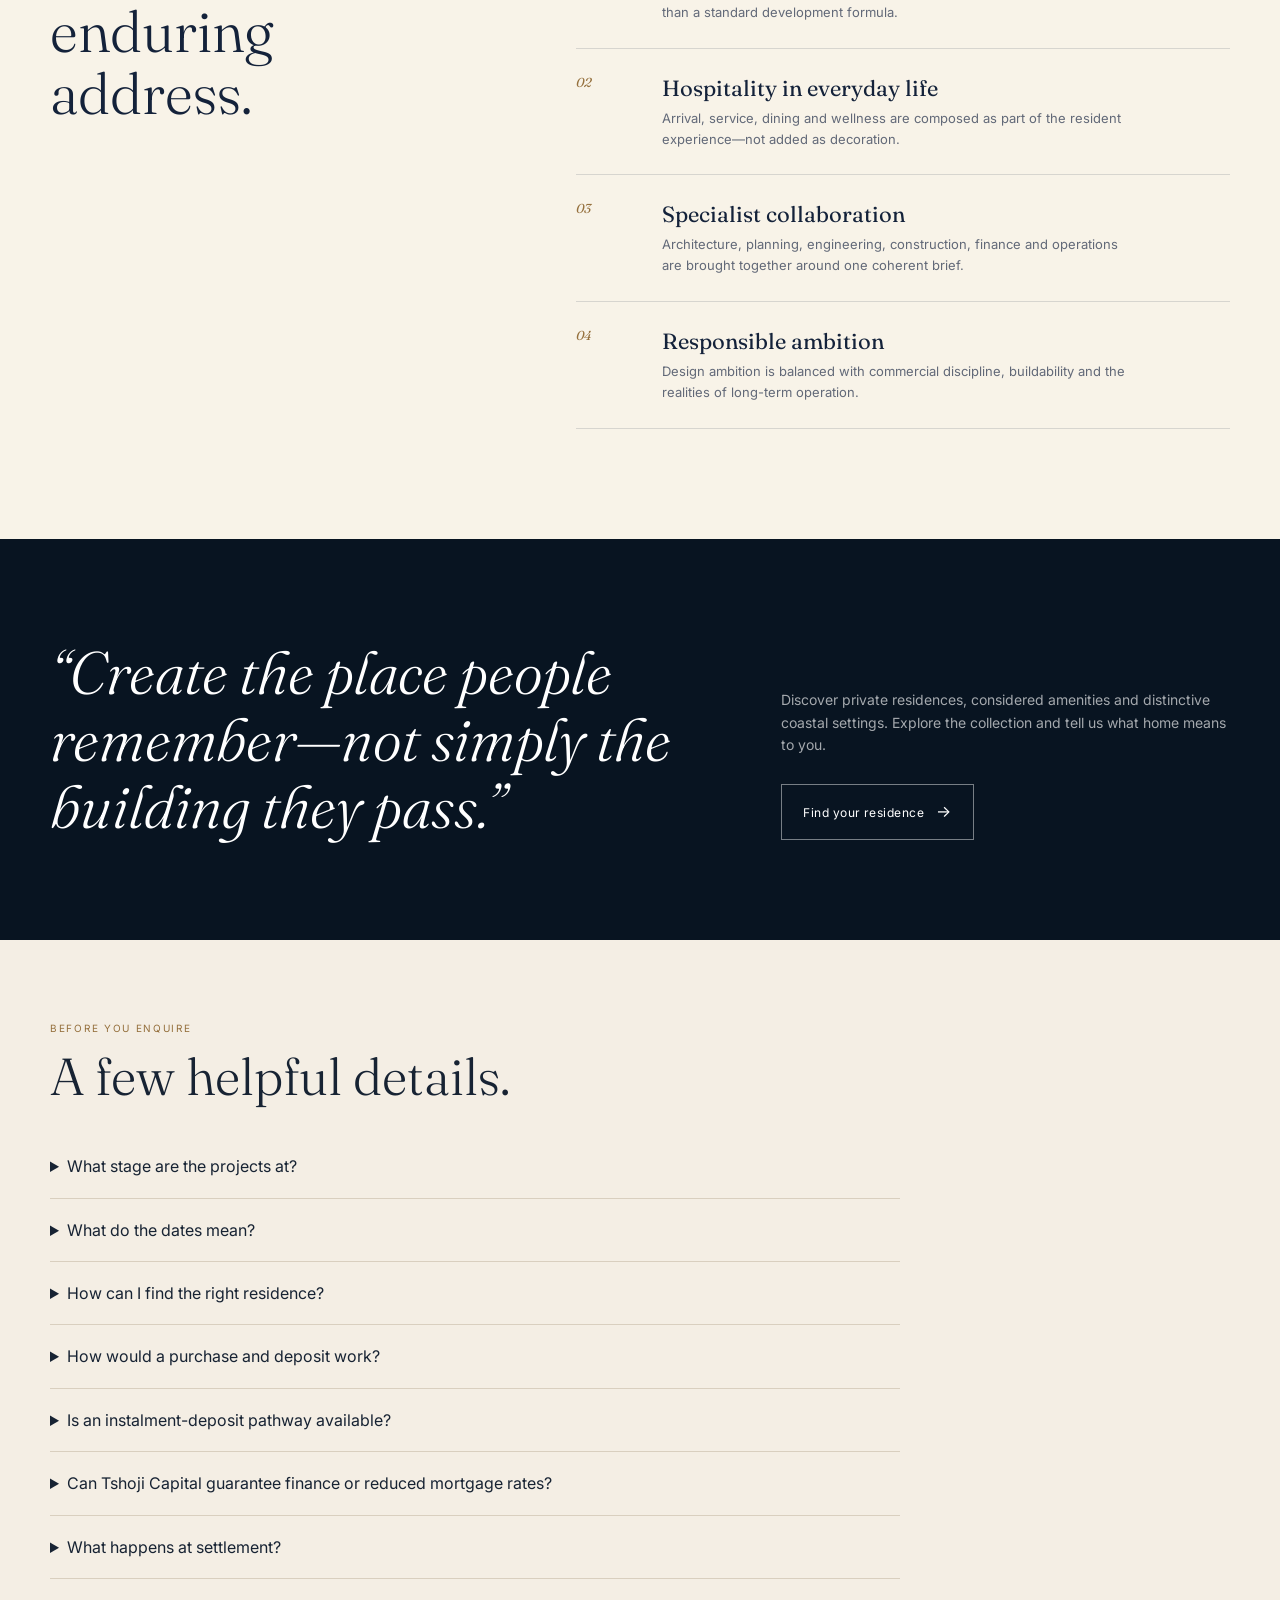
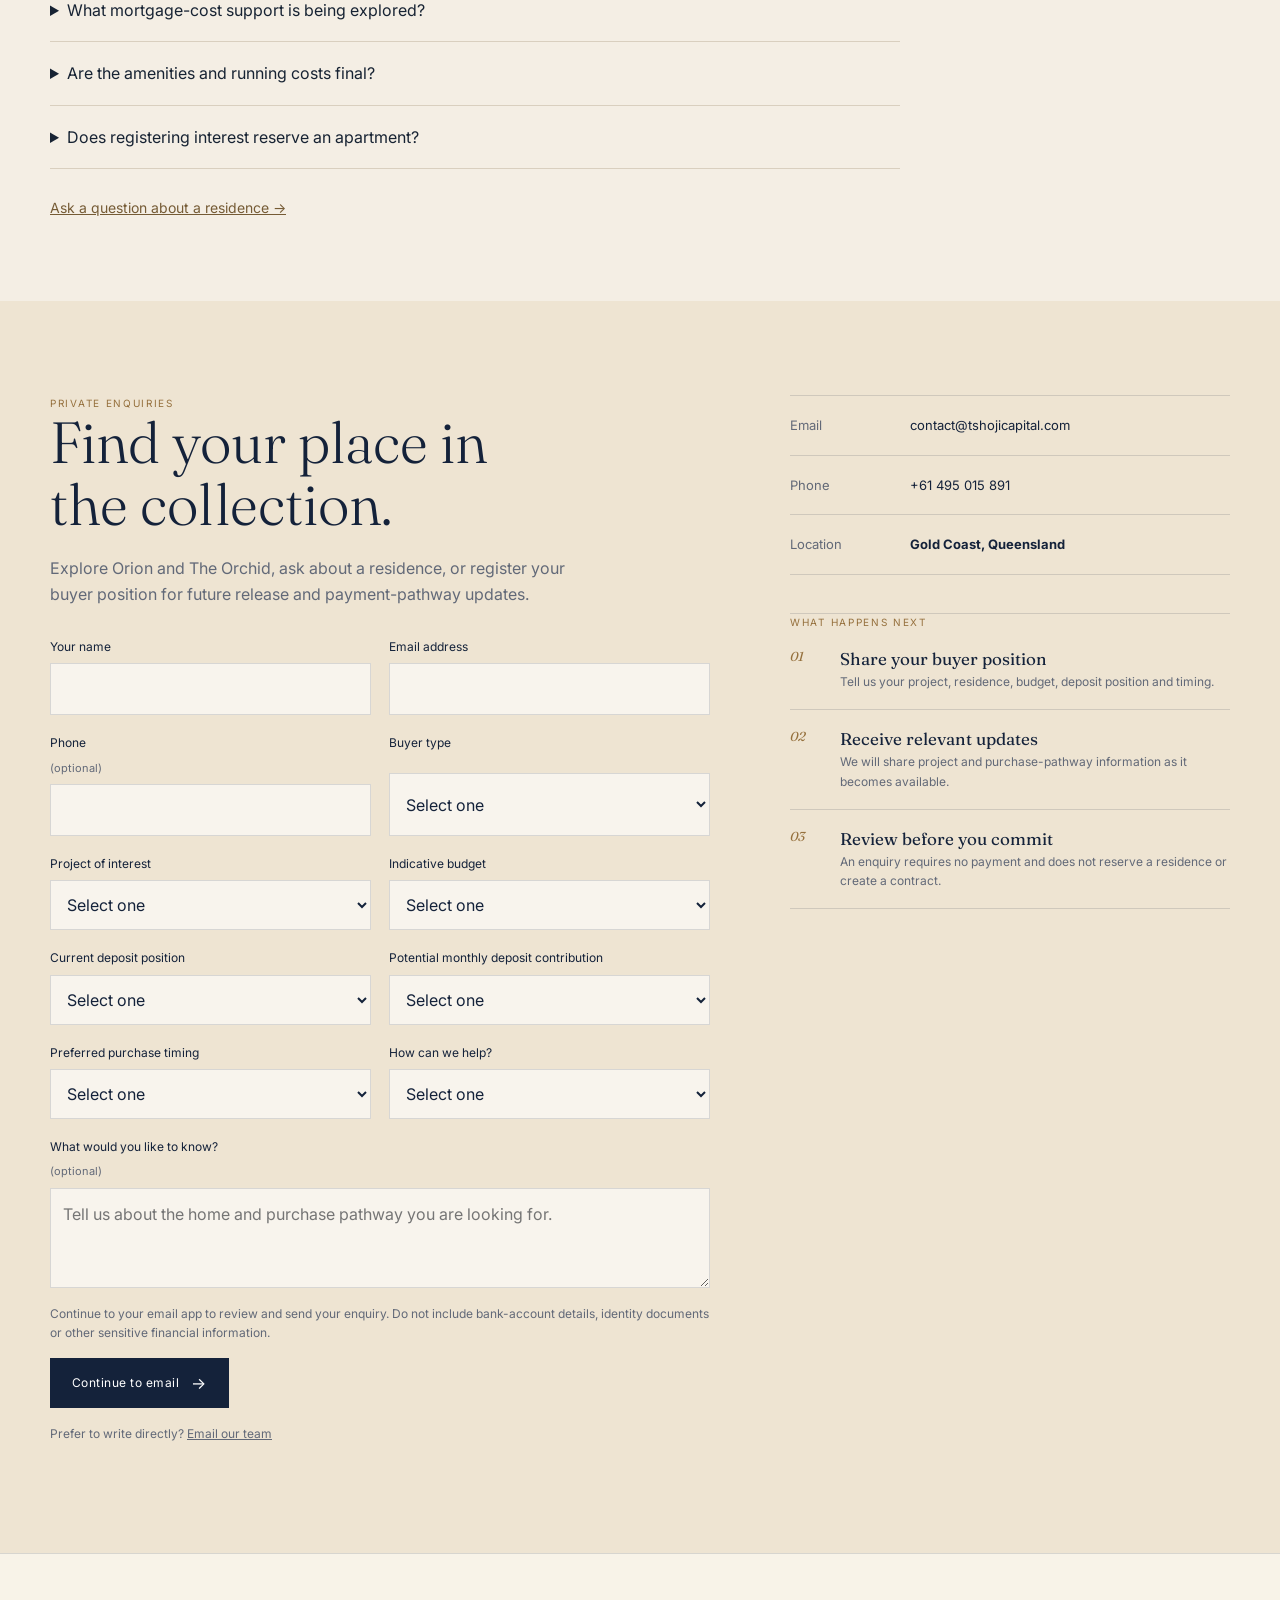
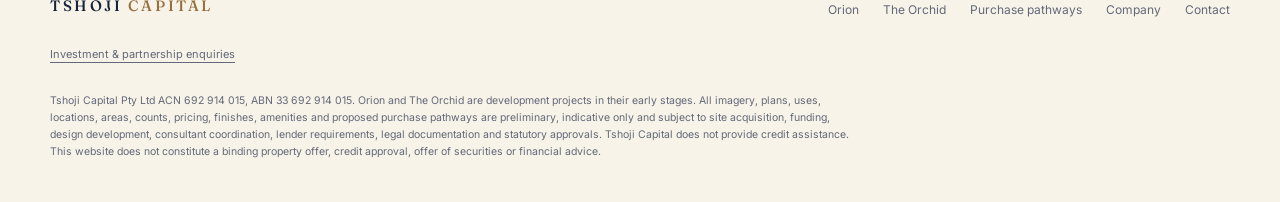
==== commit 8e99a3ba: "Correct buyer wording, form defaults and purchase information" ====
--- a/index.html
+++ b/index.html
@@ -36,25 +36,25 @@
     <div class="outlook-timeline" aria-label="Indicative project and Games timeline"><div class="timeline-point"><strong>Now</strong><span>Register for concept, residence and release updates</span></div><div class="timeline-point"><strong>2029</strong><span>Orion indicative target year, subject to delivery milestones</span></div><div class="timeline-point"><strong>2032</strong><span>The Orchid indicative target year, subject to delivery milestones</span></div><div class="timeline-point"><strong>23 July 2032</strong><span>Scheduled opening of the Olympic Games</span></div></div>
     <div class="city-stats">
       <article class="city-stat"><strong>2032</strong><h3>A confirmed Games co-host</h3><p>The Olympic Games are scheduled for 23 July–8 August 2032, followed by the Paralympic Games on 24 August–5 September.</p><a href="https://www.goldcoast.qld.gov.au/Invest-do-business/Olympic-and-Paralympic-Games-Brisbane-2032" target="_blank" rel="noopener noreferrer">City of Gold Coast · Games information</a></article>
-      <article class="city-stat"><strong>1 million+</strong><h3>Residents projected by 2046</h3><p>The City reports a population above 690,000 and projects it will exceed one million by 2046. This is a long-term projection, not a 2032 forecast.</p><a href="https://www.goldcoast.qld.gov.au/Council/City-news/State-of-the-City-2026" target="_blank" rel="noopener noreferrer">City of Gold Coast · 18 June 2026</a></article>
-      <article class="city-stat"><strong>+25%</strong><h3>Reported economic growth since 2020/21</h3><p>The City’s 2026 report puts the local economy above A$55 billion. Economic growth is a separate measure from property-price growth.</p><a href="https://www.goldcoast.qld.gov.au/Council/City-news/State-of-the-City-2026" target="_blank" rel="noopener noreferrer">City of Gold Coast · 18 June 2026</a></article>
+      <article class="city-stat"><strong>1 million+</strong><h3>Residents projected by 2046</h3><p>Invest Gold Coast projects the city’s population will exceed one million by 2046. This is a long-term projection, not a 2032 forecast.</p><a href="https://www.linkedin.com/posts/investgoldcoast_stateofthecity-goldcoaster-grp-activity-7473525120892841984-z0Ss" target="_blank" rel="noopener noreferrer">Invest Gold Coast · State of the City 2026</a></article>
+      <article class="city-stat"><strong>+25%</strong><h3>Reported economic growth since 2020/21</h3><p>Invest Gold Coast reports an economy worth more than A$55 billion. Economic growth is a separate measure from property-price growth.</p><a href="https://www.linkedin.com/posts/investgoldcoast_stateofthecity-goldcoaster-grp-activity-7473525120892841984-z0Ss" target="_blank" rel="noopener noreferrer">Invest Gold Coast · State of the City 2026</a></article>
     </div>
     <div class="market-panel"><div class="kicker">Property values · Historical context</div><h3>A growing city. A market to understand.</h3><div class="market-grid">
       <div><strong>A$975,000</strong><p>Gold Coast City Council area median unit sale price in Q2 2026, reported by PRD.</p></div>
       <div><strong>+13.4%</strong><p>Annual change in that median unit sale price, Q2 2025 to Q2 2026. Median sales prices can change with the mix of properties sold.</p></div>
       <div><strong>+3.7% / −0.7%</strong><p>Gold Coast dwelling values: annual increase / quarterly decline to September 2026, in reported PropTrack data.</p></div>
-    </div><p class="market-context">The latest broader index shows recent softening despite earlier unit-market gains. These measures cover different periods and property groups; they are not directly comparable and do not value Orion or The Orchid. Sources: <a href="https://www.prd.com.au/coolangatta/research-hub/article/coolangatta-market-update-2nd-half-2026/" target="_blank" rel="noopener noreferrer">PRD · 3 September 2026 (Gold Coast City Council area sales coverage)</a> and <a href="https://www.realestate.com.au/news/slowing-isnt-crashing-gold-coast-home-prices-drop-further/" target="_blank" rel="noopener noreferrer">PropTrack data reported by realestate.com.au · 1 October 2026</a>.</p></div>
-    <div class="outlook-cta"><a class="btn fill" href="#contact">Receive project and release updates</a><span>Sources open in a new tab · research checked 6 October 2026</span></div>
-    <p class="outlook-note">Research checked 6 October 2026. Historical growth does not predict future returns, and the Games do not guarantee property appreciation. Our projects remain concepts subject to site acquisition, funding, design and approvals; no completion before the Games is assured. Tshoji Capital is independent and has no official Games affiliation.</p>
+    </div><p class="market-context">The cited September 2026 index shows recent softening despite earlier unit-market gains. These measures cover different periods and property groups; they are not directly comparable and do not value Orion or The Orchid. Sources: <a href="https://www.prd.com.au/coolangatta/research-hub/article/coolangatta-market-update-2nd-half-2026/" target="_blank" rel="noopener noreferrer">PRD · 3 September 2026 (Gold Coast City Council area sales coverage)</a> and <a href="https://www.realestate.com.au/news/slowing-isnt-crashing-gold-coast-home-prices-drop-further/" target="_blank" rel="noopener noreferrer">PropTrack data reported by realestate.com.au · 1 October 2026</a>.</p></div>
+    <div class="outlook-cta"><a class="btn fill" href="#contact">Receive project and release updates</a><span>Sources open in a new tab · research reviewed 12 October 2026</span></div>
+    <p class="outlook-note">Research reviewed 12 October 2026. Historical growth does not predict future returns, and the Games do not guarantee property appreciation. Our projects are in early development and remain subject to due diligence, funding, design and approvals; no completion before the Games is assured. Tshoji Capital is independent and has no official Games affiliation.</p>
   </div></section>
   <section id="company" class="manifesto"><div class="wrap manifesto-grid reveal"><div class="manifesto-mark">The company</div><div><h2>Building the next expression of coastal living.</h2><div class="manifesto-copy"><p>Tshoji Capital is a founder-led Australian property company focused on considered residential, hotel and mixed-use destinations. We begin with how a place should feel, then bring together the specialist partners required to make it real.</p><p>Our work is shaped by the Gold Coast: open horizons, a climate for life outdoors and an expectation that luxury should be effortless. Each project has its own identity, but every address is designed around arrival, private life, restoration and connection.</p></div></div></div></section>
-  <section id="portfolio" class="portfolio"><div class="wrap"><div class="section-top reveal"><div><div class="kicker">Current portfolio</div><h2>Two visions for the coast</h2></div><p>Separate architectural identities, united by a belief that hospitality should improve how people live every day.</p></div><div class="project-list"><a class="project-card reveal" href="orion.html"><div class="project-image"><img src="assets/orion/orion-exterior-hero.webp" alt="Orion rising beside the Gold Coast at sunset" loading="lazy"><span class="project-year">Target 2029</span></div><div class="project-copy"><div class="project-number">01 · ORION</div><h3>Orion <em>Gold Coast</em></h3><p>A proposed 21-level coastal destination bringing together approximately 80 private residences, 60 luxury hotel rooms and a complete wellness and hospitality experience.</p><div class="project-meta"><div><strong>21</strong><span>Levels</span></div><div><strong>80</strong><span>Residences</span></div><div><strong>60</strong><span>Hotel rooms</span></div></div><span class="explore">Explore Orion</span></div></a><a class="project-card reveal" href="the-orchid.html"><div class="project-image"><img src="assets/orchid/exterior-sunset.webp" alt="The Orchid tower at sunset" loading="lazy"><span class="project-year">Target 2032</span></div><div class="project-copy"><div class="project-number">02 · THE ORCHID</div><h3>The <em>Orchid</em></h3><p>A vertical resort shaped by the elegance of its namesake, with hotel suites, private sky residences and elevated coastal experiences across 35 considered levels.</p><div class="project-meta"><div><strong>35</strong><span>Levels</span></div><div><strong>17</strong><span>Residential levels</span></div><div><strong>8</strong><span>Hotel levels</span></div></div><span class="explore">Explore The Orchid</span></div></a></div></div></section>
-  <section id="purchase-pathways" class="purchase-pathways"><div class="wrap reveal"><div class="purchase-heading"><div><div class="kicker">Purchase pathways</div><h2>Plan early. Purchase when the details are verified.</h2></div><p>Early registration helps us understand genuine buyer demand and the payment pathway each buyer may need. It is not a reservation, presale contract, finance approval or request for payment.</p></div><div class="purchase-grid"><article><span>01</span><h3>Register your position</h3><p>Share your preferred project, buyer type, budget, available deposit and expected purchase timing.</p></article><article><span>02</span><h3>Review the release</h3><p>When a formal release is available, buyers receive the applicable plans, pricing, disclosure material and proposed contract terms before deciding whether to proceed.</p></article><article><span>03</span><h3>Pay only through trust</h3><p>Any future part-payment or deposit must be made under written terms directly to an approved trust account managed by a Queensland law practice, property agent or the Public Trustee—not through this website.</p></article><article><span>04</span><h3>Arrange finance independently</h3><p>Where available, buyers may request an introduction to an appropriately licensed finance provider. Approval, rates, repayments and eligibility remain the lender’s decision.</p></article></div><div class="pathway-panel"><div><div class="kicker">Proposed instalment-deposit pathway</div><h3>Build toward the contractual deposit over time.</h3></div><div><p>Tshoji Capital is assessing a pathway for qualified buyers to make an initial contribution—potentially A$30,000 to A$100,000—followed by agreed monthly contributions toward the deposit required under a future contract.</p><p>For context only, 10% of Orion’s current concept-level A$1.6 million starting-price target would be A$160,000. The final price, deposit percentage, payment schedule and eligibility rules have not been released and require project, legal and lender approval.</p><a class="purchase-cta" href="#contact">Register your buyer position &rarr;</a></div></div><p class="purchase-note">No deposits or purchase payments are currently being accepted through this website. Do not send bank details, identity documents or money in an initial enquiry. Payment handling reflects current <a href="https://www.qld.gov.au/community/fair-trading/regulated-industries-licensing-and-legislation/property-industry-regulation/managing-your-property-agency-or-business/property-development" target="_blank" rel="noopener noreferrer">Queensland Government guidance</a>; reviewed 12 October 2026.</p></div></section>
+  <section id="portfolio" class="portfolio"><div class="wrap"><div class="section-top reveal"><div><div class="kicker">Current portfolio</div><h2>Two visions for the coast</h2></div><p>Separate architectural identities, united by a belief that hospitality should improve how people live every day.</p></div><div class="project-list"><a class="project-card reveal" href="orion.html"><div class="project-image"><img src="assets/orion/orion-exterior-hero.webp" alt="Orion rising beside the Gold Coast at sunset" loading="lazy"><span class="project-year">Target 2029</span></div><div class="project-copy"><div class="project-number">01 · ORION</div><h3>Orion <em>Gold Coast</em></h3><p>A proposed 21-level coastal destination bringing together approximately 80 private residences, 60 luxury hotel rooms and a complete wellness and hospitality experience.</p><div class="project-meta"><div><strong>21</strong><span>Proposed levels</span></div><div><strong>80</strong><span>Approx. residences</span></div><div><strong>60</strong><span>Approx. hotel rooms</span></div></div><span class="explore">Explore Orion</span></div></a><a class="project-card reveal" href="the-orchid.html"><div class="project-image"><img src="assets/orchid/exterior-sunset.webp" alt="The Orchid tower at sunset" loading="lazy"><span class="project-year">Target 2032</span></div><div class="project-copy"><div class="project-number">02 · THE ORCHID</div><h3>The <em>Orchid</em></h3><p>A vertical resort shaped by the elegance of its namesake, with hotel suites, private sky residences and elevated coastal experiences across 35 proposed levels.</p><div class="project-meta"><div><strong>35</strong><span>Proposed levels</span></div><div><strong>17</strong><span>Residential levels</span></div><div><strong>8</strong><span>Hotel levels</span></div></div><span class="explore">Explore The Orchid</span></div></a></div></div></section>
+  <section id="purchase-pathways" class="purchase-pathways"><div class="wrap reveal"><div class="purchase-heading"><div><div class="kicker">Purchase pathways</div><h2>Plan early. Purchase when the details are verified.</h2></div><p>Early registration helps us understand genuine buyer demand and the payment pathway each buyer may need. It is not a reservation, presale contract, finance approval or request for payment.</p></div><div class="purchase-grid"><article><span>01</span><h3>Register your position</h3><p>Share your preferred project, buyer type, budget, available deposit and expected purchase timing.</p></article><article><span>02</span><h3>Review the release</h3><p>When a formal release is available, buyers receive the applicable plans, pricing, disclosure material and proposed contract terms before deciding whether to proceed.</p></article><article><span>03</span><h3>Pay only through trust</h3><p>Any future part-payment or deposit must be made under written terms directly to a legally compliant trust account managed by a Queensland law practice, property agent or the Public Trustee—not through this website.</p></article><article><span>04</span><h3>Arrange finance independently</h3><p>Where available, buyers may request an introduction to an appropriately licensed finance provider. Approval, rates, repayments and eligibility remain the lender’s decision.</p></article></div><div class="pathway-panel"><div><div class="kicker">Proposed instalment-deposit pathway</div><h3>Build toward the contractual deposit over time.</h3></div><div><p>Tshoji Capital is assessing a pathway for qualified buyers to make an initial contribution—for illustration, A$30,000 to A$100,000—followed by agreed monthly contributions toward the deposit required under a future contract.</p><p>For context only, 10% of Orion’s current concept-level A$1.6 million starting-price target would be A$160,000. The final price, deposit percentage, payment schedule and eligibility rules have not been released and require project, legal and lender approval.</p><a class="purchase-cta" href="#contact">Register your buyer position &rarr;</a></div></div><p class="purchase-note">No deposits or purchase payments are currently being accepted through this website. Do not send bank details, identity documents or money in an initial enquiry. Payment handling reflects current <a href="https://www.qld.gov.au/community/fair-trading/regulated-industries-licensing-and-legislation/property-industry-regulation/managing-your-property-agency-or-business/property-development" target="_blank" rel="noopener noreferrer">Queensland Government guidance</a>; reviewed 12 October 2026.</p></div></section>
   <section id="approach" class="approach"><div class="wrap approach-grid reveal"><div><div class="kicker">Our approach</div><h2>From first idea to enduring address.</h2></div><div class="principles"><article class="principle"><span>01</span><div><h3>Identity before repetition</h3><p>Every project begins with a distinct story and architectural character rather than a standard development formula.</p></div></article><article class="principle"><span>02</span><div><h3>Hospitality in everyday life</h3><p>Arrival, service, dining and wellness are composed as part of the resident experience—not added as decoration.</p></div></article><article class="principle"><span>03</span><div><h3>Specialist collaboration</h3><p>Architecture, planning, engineering, construction, finance and operations are brought together around one coherent brief.</p></div></article><article class="principle"><span>04</span><div><h3>Responsible ambition</h3><p>Design ambition is balanced with commercial discipline, buildability and the realities of long-term operation.</p></div></article></div></div></section>
   <section class="statement"><div class="wrap statement-inner reveal"><blockquote>“Create the place people remember—not simply the building they pass.”</blockquote><div><p>Discover private residences, considered amenities and distinctive coastal settings. Explore the collection and tell us what home means to you.</p><a class="btn" href="#contact">Find your residence</a></div></div></section>
-  <section class="buyer-faq" id="buyer-questions"><div class="wrap"><div class="kicker">Before you enquire</div><h2>A few helpful details.</h2><div class="faq-list"><details><summary>What stage are the projects at?</summary><p>Orion and The Orchid are proposed concept developments. The designs are being developed and remain subject to site acquisition, consultant coordination and statutory approvals.</p></details><details><summary>What do the dates mean?</summary><p>Orion is targeting 2029 and The Orchid 2032. These are indicative target years, not guaranteed completion or move-in dates. Enquire for the latest project status before making any plans.</p></details><details><summary>How can I find the right residence?</summary><p>Explore the residence renders and concept floor plans, then tell us your preferred bedroom count and layout. You can request indicative pricing, further plan information and release updates through the enquiry form.</p></details><details><summary>How would a purchase and deposit work?</summary><p>Registration is the first step only. A purchase would occur only after a formal release, required disclosure and a written off-the-plan contract. Any future part-payments or deposit would be paid directly to an approved trust account under the contract—not to Tshoji Capital through this website.</p></details><details><summary>Is an instalment-deposit pathway available?</summary><p>A structured pathway is being assessed for qualified buyers, potentially beginning with A$30,000 to A$100,000 and continuing through monthly contributions toward the contractual deposit. It is not yet open, and its final terms require legal, project and lender approval.</p></details><details><summary>Can Tshoji Capital guarantee finance or reduced mortgage rates?</summary><p>No. Tshoji Capital is not a lender or mortgage broker. Any future introduction, contribution or assistance program would be separately documented and subject to availability, eligibility, independent advice, responsible-lending assessment and approval by an appropriately licensed provider.</p></details><details><summary>Are the amenities and running costs final?</summary><p>The amenities shown are proposed. Access arrangements, service charges, body corporate levies and operating details are not finalised. Ask for the latest information on the residence you are considering.</p></details><details><summary>Does registering interest reserve an apartment?</summary><p>No. An enquiry is an expression of interest only; it does not reserve a residence, require a deposit or create a purchase contract.</p></details></div><a class="faq-link" href="#contact">Ask a question about a residence &rarr;</a></div></section>
-  <section id="contact" class="contact"><div class="wrap contact-grid reveal"><div><div class="kicker">Private enquiries</div><h2>Find your place in the collection.</h2><p>Explore Orion and The Orchid, ask about a residence, or register your buyer position for future release and payment-pathway updates.</p><form class="buyer-enquiry" data-project="The collection" action="mailto:contact@tshojicapital.com" method="get"><div class="enquiry-fields"><label>Your name<input name="name" autocomplete="name" maxlength="100" required></label><label>Email address<input name="email" type="email" autocomplete="email" maxlength="254" required></label><label>Phone <span>(optional)</span><input name="phone" type="tel" autocomplete="tel" maxlength="40"></label><label>Buyer type<select name="buyer_type" required><option value="">Select one</option><option>First-home buyer</option><option>Owner-occupier</option><option>Downsizer</option><option>Property investor</option><option>Still exploring</option></select></label><label>Project of interest<select name="interest"><option>Orion</option><option>The Orchid</option><option>Help me choose</option></select></label><label>Indicative budget<select name="budget"><option>Under A$1 million</option><option>A$1m–A$1.5m</option><option>A$1.5m–A$2m</option><option>A$2m–A$3m</option><option>A$3m–A$5m</option><option>A$5m+</option><option>Not decided</option></select></label><label>Current deposit position<select name="deposit"><option>A$0–A$30,000</option><option>A$30,000–A$60,000</option><option>A$60,000–A$100,000</option><option>A$100,000–A$160,000</option><option>A$160,000+</option><option>Prefer to discuss</option></select></label><label>Potential monthly contribution<select name="monthly"><option>Under A$2,000</option><option>A$2,000–A$5,000</option><option>A$5,000–A$10,000</option><option>A$10,000+</option><option>Prefer to discuss</option></select></label><label>Preferred purchase timing<select name="timing"><option>Within 6 months of release</option><option>6–12 months after release</option><option>1–2 years</option><option>More than 2 years</option><option>Project updates only</option></select></label><label>How can we help?<select name="request"><option>Residence details and floor plans</option><option>Indicative pricing</option><option>Proposed instalment-deposit pathway</option><option>Finance introduction when available</option><option>Project and release updates</option><option>Amenities and services</option><option>Arrange a conversation</option></select></label><label class="enquiry-message">What would you like to know? <span>(optional)</span><textarea name="message" rows="3" maxlength="1500" placeholder="Tell us about the home and purchase pathway you are looking for."></textarea></label></div><p class="enquiry-help">Continue to your email app to review and send your enquiry. Do not include bank-account details, identity documents or other sensitive financial information.</p><button class="btn enquiry-submit" type="submit">Continue to email</button><p class="enquiry-status" role="status" aria-live="polite"></p><p class="enquiry-direct">Prefer to write directly? <a href="mailto:contact@tshojicapital.com?subject=The%20collection%20residence%20enquiry">Email our team</a></p></form></div><div><div class="contact-details"><div class="contact-row"><span>Email</span><a href="mailto:contact@tshojicapital.com">contact@tshojicapital.com</a></div><div class="contact-row"><span>Phone</span><a href="tel:+61495015891">+61 495 015 891</a></div><div class="contact-row"><span>Location</span><strong>Gold Coast, Queensland</strong></div></div><div class="enquiry-steps"><div class="kicker">What happens next</div><div class="enquiry-step"><span>01</span><div><strong>Share your buyer position</strong><p>Tell us your project, residence, budget, deposit position and timing.</p></div></div><div class="enquiry-step"><span>02</span><div><strong>Receive relevant updates</strong><p>We will share project and purchase-pathway information as it becomes available.</p></div></div><div class="enquiry-step"><span>03</span><div><strong>Review before you commit</strong><p>An enquiry requires no payment and does not reserve a residence or create a contract.</p></div></div></div></div></div></section>
+  <section class="buyer-faq" id="buyer-questions"><div class="wrap"><div class="kicker">Before you enquire</div><h2>A few helpful details.</h2><div class="faq-list"><details><summary>What stage are the projects at?</summary><p>Orion and The Orchid are development projects in their early stages. The designs are being developed and remain subject to site acquisition, consultant coordination and statutory approvals.</p></details><details><summary>What do the dates mean?</summary><p>Orion is targeting 2029 and The Orchid 2032. These are indicative target years, not guaranteed completion or move-in dates. Enquire for the latest project status before making any plans.</p></details><details><summary>How can I find the right residence?</summary><p>Explore the residence renders and concept floor plans, then tell us your preferred bedroom count and layout. You can request indicative pricing, further plan information and release updates through the enquiry form.</p></details><details><summary>How would a purchase and deposit work?</summary><p>Registration is the first step only. A purchase would occur only after a formal release, required disclosure and a written off-the-plan contract. Any future part-payments or deposit would be paid directly to a legally compliant trust account under the contract—not to Tshoji Capital through this website.</p></details><details><summary>Is an instalment-deposit pathway available?</summary><p>A structured pathway is being assessed for qualified buyers, with an illustrative initial contribution of A$30,000 to A$100,000 and continuing through monthly contributions toward the contractual deposit. It is not yet open, and its final terms require legal, project and lender approval.</p></details><details><summary>Can Tshoji Capital guarantee finance or reduced mortgage rates?</summary><p>No. Home-loan approval and interest rates are determined by the lender. Tshoji Capital does not provide credit assistance. Any future finance introduction or company-funded mortgage-cost assistance would be separately documented and subject to availability, eligibility, independent advice, responsible-lending assessment and approval by an appropriately licensed provider.</p></details><details><summary>What happens at settlement?</summary><p>Under a future purchase contract, the deposit would form part of the purchase price. The remaining balance and applicable costs would be payable at settlement, using the buyer’s funds and any approved finance. Contract dates, adjustments, duty and other costs must be reviewed with the buyer’s independent solicitor.</p></details><details><summary>What mortgage-cost support is being explored?</summary><p>We are exploring a separately funded, capped contribution toward eligible buyers’ mortgage costs during the first one to two years after settlement. This is a proposed program, not a released offer or a guaranteed reduction in a lender’s interest rate. Eligibility, contribution limits, duration and funding must be agreed and disclosed in writing before any offer is made.</p></details><details><summary>Are the amenities and running costs final?</summary><p>The amenities shown are proposed. Access arrangements, service charges, body corporate levies and operating details are not finalised. Ask for the latest information on the residence you are considering.</p></details><details><summary>Does registering interest reserve an apartment?</summary><p>No. An enquiry is an expression of interest only; it does not reserve a residence, require a deposit or create a purchase contract.</p></details></div><a class="faq-link" href="#contact">Ask a question about a residence &rarr;</a></div></section>
+  <section id="contact" class="contact"><div class="wrap contact-grid reveal"><div><div class="kicker">Private enquiries</div><h2>Find your place in the collection.</h2><p>Explore Orion and The Orchid, ask about a residence, or register your buyer position for future release and payment-pathway updates.</p><form class="buyer-enquiry" data-project="The collection" action="mailto:contact@tshojicapital.com" method="get"><div class="enquiry-fields"><label>Your name<input name="name" autocomplete="name" maxlength="100" required></label><label>Email address<input name="email" type="email" autocomplete="email" maxlength="254" required></label><label>Phone <span>(optional)</span><input name="phone" type="tel" autocomplete="tel" maxlength="40"></label><label>Buyer type<select name="buyer_type" required><option value="">Select one</option><option>First-home buyer</option><option>Owner-occupier</option><option>Downsizer</option><option>Property investor</option><option>Still exploring</option></select></label><label>Project of interest<select name="interest"><option value="">Select one</option><option>Orion</option><option>The Orchid</option><option>Help me choose</option></select></label><label>Indicative budget<select name="budget"><option value="">Select one</option><option>Under A$1 million</option><option>A$1m–A$1.5m</option><option>A$1.5m–A$2m</option><option>A$2m–A$3m</option><option>A$3m–A$5m</option><option>A$5m+</option><option>Not decided</option></select></label><label>Current deposit position<select name="deposit"><option value="">Select one</option><option>Under A$30,000</option><option>A$30,000–under A$60,000</option><option>A$60,000–under A$100,000</option><option>A$100,000–under A$160,000</option><option>A$160,000 or more</option><option>Prefer to discuss</option></select></label><label>Potential monthly deposit contribution<select name="monthly"><option value="">Select one</option><option>Under A$2,000</option><option>A$2,000–under A$5,000</option><option>A$5,000–under A$10,000</option><option>A$10,000 or more</option><option>Prefer to discuss</option></select></label><label>Preferred purchase timing<select name="timing"><option value="">Select one</option><option>Within 6 months of a formal release</option><option>6–12 months after a formal release</option><option>1–2 years after a formal release</option><option>More than 2 years after a formal release</option><option>Project updates only</option></select></label><label>How can we help?<select name="request"><option value="">Select one</option><option>Residence details and floor plans</option><option>Indicative pricing</option><option>Proposed instalment-deposit pathway</option><option>Proposed mortgage-cost support</option><option>Finance introduction when available</option><option>Project and release updates</option><option>Amenities and services</option><option>Arrange a conversation</option></select></label><label class="enquiry-message">What would you like to know? <span>(optional)</span><textarea name="message" rows="3" maxlength="1500" placeholder="Tell us about the home and purchase pathway you are looking for."></textarea></label></div><p class="enquiry-help">Continue to your email app to review and send your enquiry. Do not include bank-account details, identity documents or other sensitive financial information.</p><button class="btn enquiry-submit" type="submit">Continue to email</button><p class="enquiry-status" role="status" aria-live="polite"></p><p class="enquiry-direct">Prefer to write directly? <a href="mailto:contact@tshojicapital.com?subject=The%20collection%20residence%20enquiry">Email our team</a></p></form></div><div><div class="contact-details"><div class="contact-row"><span>Email</span><a href="mailto:contact@tshojicapital.com">contact@tshojicapital.com</a></div><div class="contact-row"><span>Phone</span><a href="tel:+61495015891">+61 495 015 891</a></div><div class="contact-row"><span>Location</span><strong>Gold Coast, Queensland</strong></div></div><div class="enquiry-steps"><div class="kicker">What happens next</div><div class="enquiry-step"><span>01</span><div><strong>Share your buyer position</strong><p>Tell us your project, residence, budget, deposit position and timing.</p></div></div><div class="enquiry-step"><span>02</span><div><strong>Receive relevant updates</strong><p>We will share project and purchase-pathway information as it becomes available.</p></div></div><div class="enquiry-step"><span>03</span><div><strong>Review before you commit</strong><p>An enquiry requires no payment and does not reserve a residence or create a contract.</p></div></div></div></div></div></section>
   </main>
-  <footer><div class="wrap"><div class="footer-row"><a class="brand" href="index.html">TSHOJI <span>CAPITAL</span></a><ul class="footer-nav"><li><a href="orion.html">Orion</a></li><li><a href="the-orchid.html">The Orchid</a></li><li><a href="#purchase-pathways">Purchase pathways</a></li><li><a href="#company">Company</a></li><li><a href="#contact">Contact</a></li></ul></div><a class="partner-enquiry" href="mailto:contact@tshojicapital.com?subject=Investment%20%26%20partnership%20enquiry&amp;body=Please%20contact%20me%20to%20discuss%20investment%20or%20partnership%20opportunities.%0A%0AName%3A%0ACompany%3A%0APhone%3A%0AProject%20of%20interest%3A">Investment &amp; partnership enquiries</a><p class="legal">Tshoji Capital Pty Ltd ACN 692 914 015, ABN 33 692 914 015. Orion and The Orchid are proposed concept developments. All imagery, plans, uses, locations, areas, counts, pricing, finishes, amenities and proposed purchase pathways are preliminary, indicative only and subject to site acquisition, funding, design development, consultant coordination, lender requirements, legal documentation and statutory approvals. Tshoji Capital is not a lender or mortgage broker. This website does not constitute a binding property offer, credit approval, offer of securities or financial advice.</p></div></footer>
+  <footer><div class="wrap"><div class="footer-row"><a class="brand" href="index.html">TSHOJI <span>CAPITAL</span></a><ul class="footer-nav"><li><a href="orion.html">Orion</a></li><li><a href="the-orchid.html">The Orchid</a></li><li><a href="#purchase-pathways">Purchase pathways</a></li><li><a href="#company">Company</a></li><li><a href="#contact">Contact</a></li></ul></div><a class="partner-enquiry" href="mailto:contact@tshojicapital.com?subject=Investment%20%26%20partnership%20enquiry&amp;body=Please%20contact%20me%20to%20discuss%20investment%20or%20partnership%20opportunities.%0A%0AName%3A%0ACompany%3A%0APhone%3A%0AProject%20of%20interest%3A">Investment &amp; partnership enquiries</a><p class="legal">Tshoji Capital Pty Ltd ACN 692 914 015, ABN 33 692 914 015. Orion and The Orchid are development projects in their early stages. All imagery, plans, uses, locations, areas, counts, pricing, finishes, amenities and proposed purchase pathways are preliminary, indicative only and subject to site acquisition, funding, design development, consultant coordination, lender requirements, legal documentation and statutory approvals. Tshoji Capital does not provide credit assistance. This website does not constitute a binding property offer, credit approval, offer of securities or financial advice.</p></div></footer>
   <script>(function(){var n=document.querySelectorAll('.reveal');if(!('IntersectionObserver'in window)){n.forEach(function(x){x.classList.add('in')});return}n.forEach(function(x){x.classList.add('reveal-pending')});var o=new IntersectionObserver(function(e){e.forEach(function(x){if(x.isIntersecting){x.target.classList.add('in');o.unobserve(x.target)}})},{threshold:0,rootMargin:'0px'});n.forEach(function(x){o.observe(x)})})();</script><script src="assets/site-enhancements.js"></script>
 </body></html>
--- a/assets/site-enhancements.css
+++ b/assets/site-enhancements.css
@@ -36,3 +36,8 @@
 @media(max-width:1100px) and (min-width:901px){.nav-inner{gap:16px}.nav-links{gap:16px}.nav-links a{font-size:11px}}
 @media(max-width:620px){.hero{min-height:100svh}.contact-row{grid-template-columns:70px minmax(0,1fr);gap:14px}.stat{padding:24px 18px}.tier{gap:14px;padding:18px 14px;grid-template-columns:70px minmax(0,1fr)}.penthouse article{padding:30px 24px}.project-meta{grid-template-columns:repeat(3,minmax(0,1fr))}.project-meta span{letter-spacing:.02em}.project-meta div+div{padding-left:10px}.lightbox-stage img{max-height:calc(100dvh - 180px)}}
 @media(prefers-reduced-motion:reduce){.reveal.reveal-pending:not(.in){opacity:1;transform:none}}
+
+/* Buyer purchase and payment information. */
+.purchase-pathways{padding:104px 0;background:#fff;color:var(--ink)}.purchase-heading{display:grid;grid-template-columns:1fr .8fr;gap:70px;align-items:end;margin-bottom:42px}.purchase-heading h2{font:300 clamp(38px,5vw,60px)/1.06 var(--display);max-width:17ch;margin-top:12px}.purchase-heading>p{color:var(--muted);font-size:14px;max-width:52ch}.purchase-grid{display:grid;grid-template-columns:repeat(4,minmax(0,1fr));border:1px solid var(--line)}.purchase-grid article{padding:30px 25px;min-width:0}.purchase-grid article+article{border-left:1px solid var(--line)}.purchase-grid span{font:italic 13px var(--display);color:var(--gold)}.purchase-grid h3{font:400 21px/1.2 var(--display);margin:17px 0 10px}.purchase-grid p,.pathway-panel p{font-size:12px;line-height:1.75;color:var(--muted)}.pathway-panel{display:grid;grid-template-columns:.72fr 1.28fr;gap:56px;margin-top:28px;padding:38px;background:var(--navy);color:#fff}.pathway-panel h3{font:300 clamp(29px,3.5vw,43px)/1.08 var(--display);margin-top:12px}.pathway-panel p{color:rgba(255,255,255,.72);margin-bottom:13px}.pathway-panel .kicker{color:var(--gold-light)}.purchase-cta{display:inline-block;margin-top:12px;color:var(--gold-light);font-size:12px;text-underline-offset:4px}.purchase-note{font-size:11px;color:var(--muted);margin-top:18px;padding-left:15px;border-left:2px solid var(--gold)}
+@media(max-width:900px){.purchase-heading,.pathway-panel{grid-template-columns:1fr;gap:28px}.purchase-grid{grid-template-columns:1fr 1fr}.purchase-grid article:nth-child(3){border-left:0;border-top:1px solid var(--line)}.purchase-grid article:nth-child(4){border-top:1px solid var(--line)}}
+@media(max-width:620px){.purchase-pathways{padding:72px 0}.purchase-grid{grid-template-columns:1fr}.purchase-grid article+article{border-left:0;border-top:1px solid var(--line)}.pathway-panel{padding:28px 22px}}
